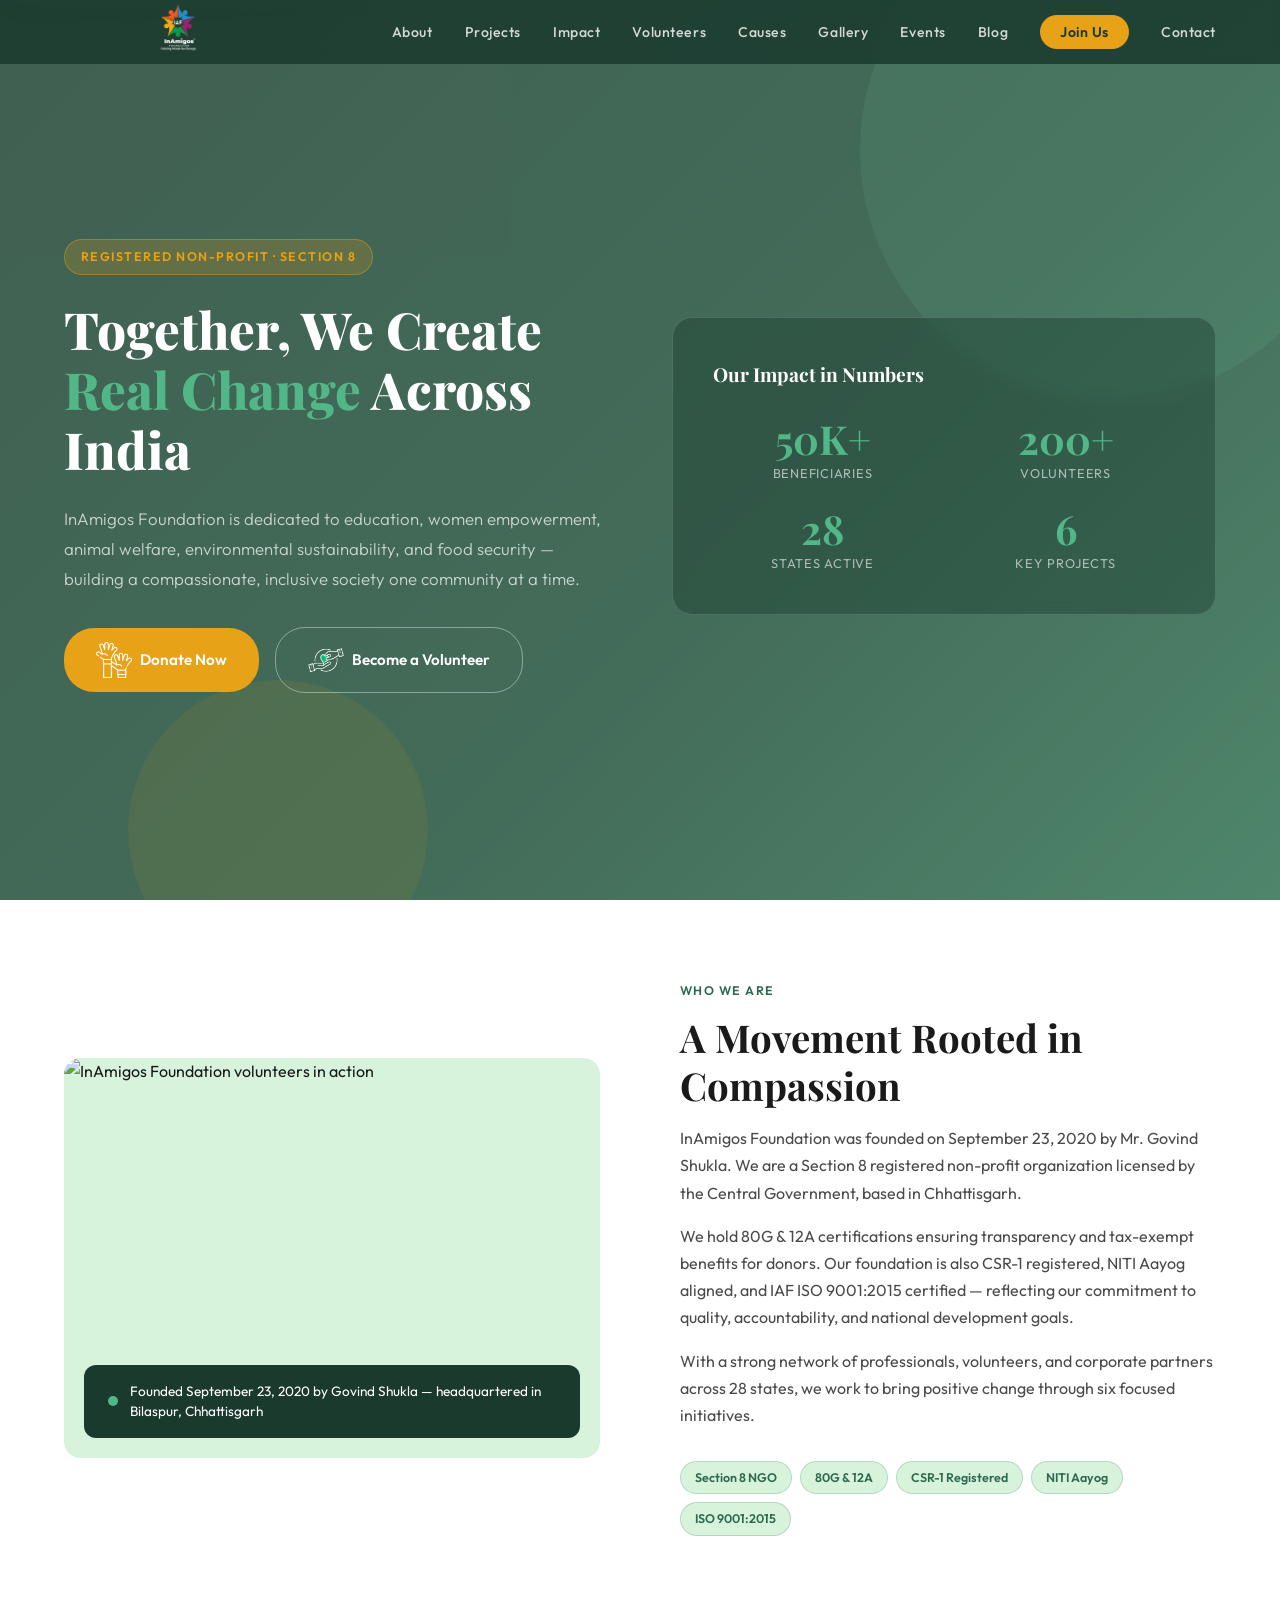
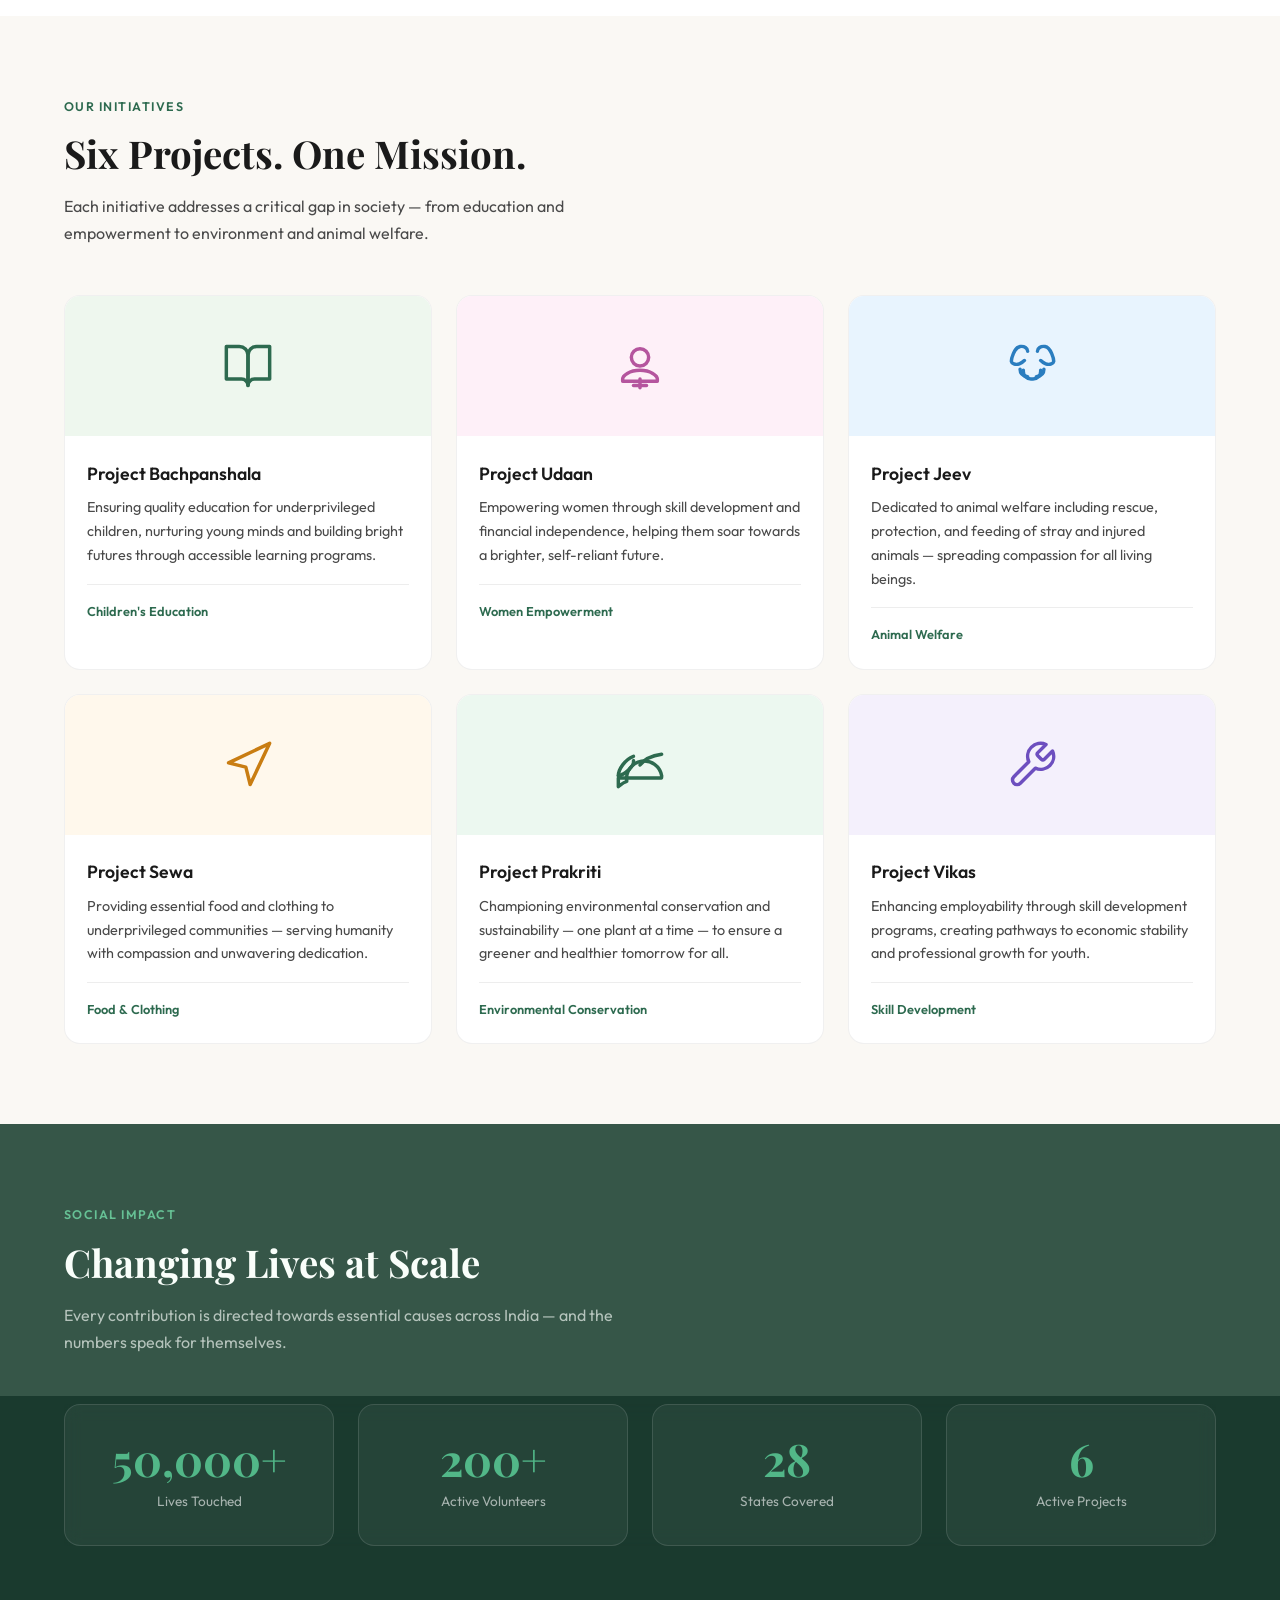
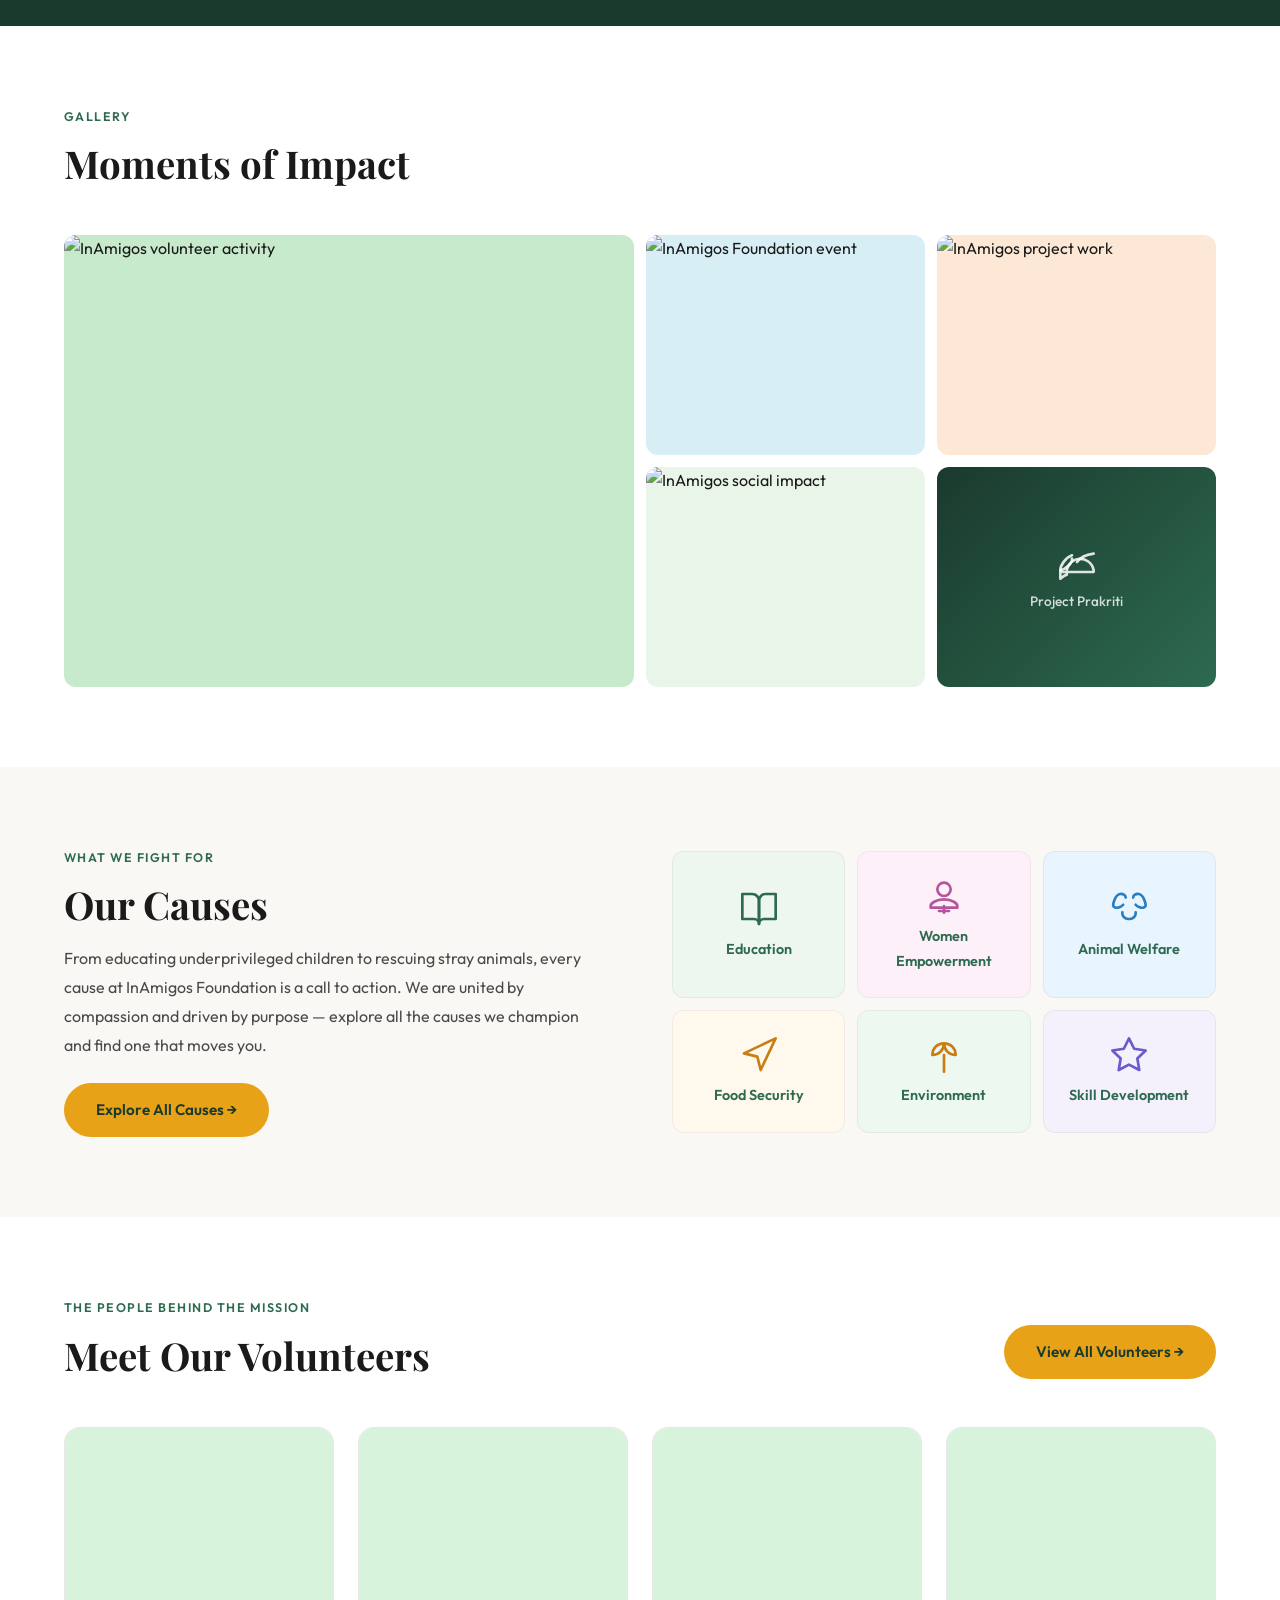
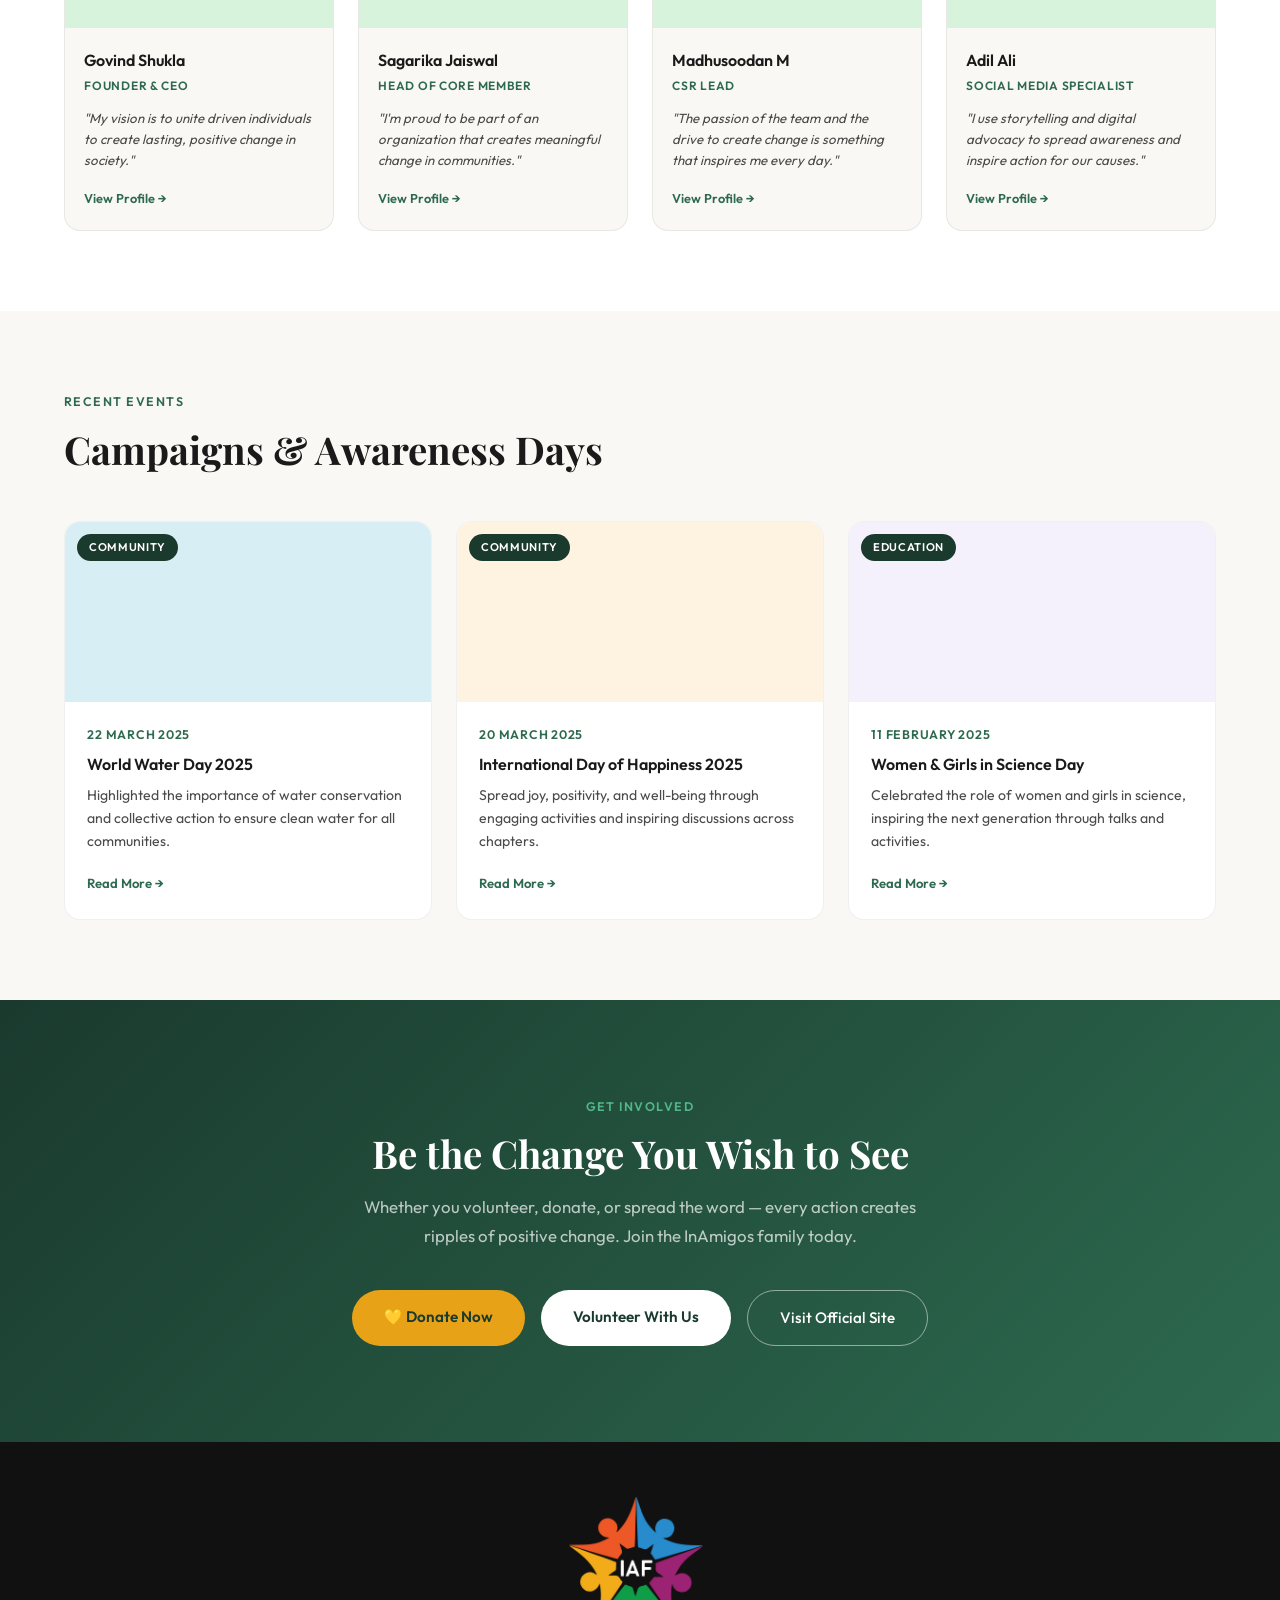
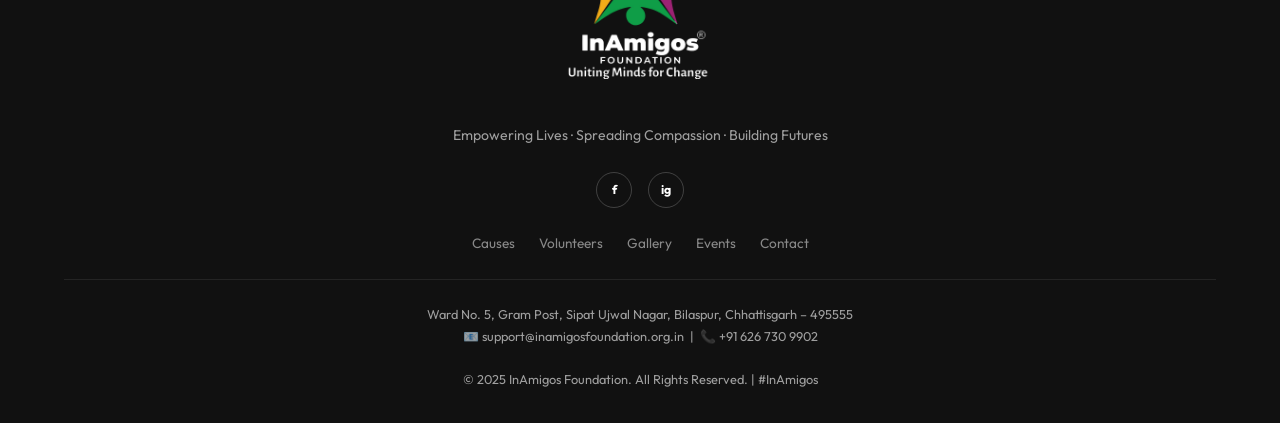
==== index.html @ c1920cf6 "Upload project files" ====
<!DOCTYPE html>
<html lang="en">
<head>
<meta charset="UTF-8">
<meta name="viewport" content="width=device-width, initial-scale=1.0">
<title>InAmigos Foundation – Creating Change Together</title>
<link rel="preconnect" href="https://fonts.gstatic.com" crossorigin>
<link rel="preconnect" href="https://fonts.googleapis.com">
<link href="https://fonts.googleapis.com/css2?family=Outfit:wght@100..900&family=Raleway:ital,wght@0,100..900;1,100..900&display=swap" rel="stylesheet">
<link href="https://fonts.googleapis.com/css2?family=Outfit:wght@100..900&family=Playfair+Display:ital,wght@0,400..900;1,400..900&family=Raleway:ital,wght@0,100..900;1,100..900&display=swap" rel="stylesheet">
<link rel="stylesheet" href="styles.css">
</head>
<body>

<!-- NAV -->
<nav>
  <a href="https://inamigosfoundation.org.in/" class="nav-logo"><img src="logo_wt.png" alt="InAmigos Foundation"></a>
  <ul>
    <li><a href="#about">About</a></li>
    <li><a href="#projects">Projects</a></li>
    <li><a href="#impact">Impact</a></li>
    <li><a href="https://inamigosfoundation.org.in/volunteers" target="_parent">Volunteers</a></li>
    <li><a href="https://inamigosfoundation.org.in/causes" target="_parent">Causes</a></li>
    <li><a href="#gallery" target="_parent">Gallery</a></li>
    <li><a href="#events">Events</a></li>
    <li><a href="https://inamigosfoundation.org.in/blog" target="_parent">Blog</a></li>
    <li><a href="#join" class="nav-cta">Join Us</a></li>
    <li><a href="mailto:support@inamigosfoundation.org.in">Contact</a></li>
  </ul>
</nav>

<!-- HERO -->
<section class="hero">
  <img src="https://inamigosfoundation.org.in/public/storage/settings/1738236437.jpg" alt="InAmigos Foundation volunteers in action" class="hero-img" onerror="this.style.background='#d8f3dc';this.style.minHeight='400px';this.removeAttribute('src');"/>
  <div class="hero-inner">
    <div>
      <div class="hero-badge">Registered Non-Profit · Section 8</div>
      <h1>Together, We Create <em>Real Change</em> Across India</h1>
      <p>InAmigos Foundation is dedicated to education, women empowerment, animal welfare, environmental sustainability, and food security — building a compassionate, inclusive society one community at a time.</p>
      <div class="hero-btns">
        <a href="https://rzp.io/l/kWQ87HP" class="btn-primary" target="_blank"><img src="volunteer.png" alt="Become A Volunteer">Donate Now</a>
        <a href="https://forms.gle/AB4c1hLaDDmtrKGU7" class="btn-outline" target="_blank"><img src="donate.png" alt="Donate Us">Become a Volunteer</a>
      </div>
    </div>
    <div class="hero-stats">
      <h3>Our Impact in Numbers</h3>
      <div class="stats-grid">
        <div class="stat-item">
          <div class="stat-num">50K+</div>
          <div class="stat-label">Beneficiaries</div>
        </div>
        <div class="stat-item">
          <div class="stat-num">200+</div>
          <div class="stat-label">Volunteers</div>
        </div>
        <div class="stat-item">
          <div class="stat-num">28</div>
          <div class="stat-label">States Active</div>
        </div>
        <div class="stat-item">
          <div class="stat-num">6</div>
          <div class="stat-label">Key Projects</div>
        </div>
      </div>
    </div>
  </div>
</section>

<!-- ABOUT -->
<section class="about" id="about">
  <div class="section-inner">
    <div class="about-inner">
      <div class="about-img">
        <img 
          src="https://inamigosfoundation.org.in/public/storage/gallery/1743051449.jpg" 
          alt="InAmigos Foundation volunteers in action"
          class="about-img-main"
          onerror="this.style.background='#d8f3dc';this.style.minHeight='400px';this.removeAttribute('src');"
        />
        <div class="about-img-overlay">
          <div class="dot"></div>
          <p>Founded September 23, 2020 by Govind Shukla — headquartered in Bilaspur, Chhattisgarh</p>
        </div>
      </div>
      <div class="about-text">
        <span class="section-tag">Who We Are</span>
        <h2 class="section-title">A Movement Rooted in Compassion</h2>
        <p>InAmigos Foundation was founded on September 23, 2020 by Mr. Govind Shukla. We are a Section 8 registered non-profit organization licensed by the Central Government, based in Chhattisgarh.</p>
        <p>We hold 80G &amp; 12A certifications ensuring transparency and tax-exempt benefits for donors. Our foundation is also CSR-1 registered, NITI Aayog aligned, and IAF ISO 9001:2015 certified — reflecting our commitment to quality, accountability, and national development goals.</p>
        <p>With a strong network of professionals, volunteers, and corporate partners across 28 states, we work to bring positive change through six focused initiatives.</p>
        <div class="certifications">
          <span class="cert-badge">Section 8 NGO</span>
          <span class="cert-badge">80G &amp; 12A</span>
          <span class="cert-badge">CSR-1 Registered</span>
          <span class="cert-badge">NITI Aayog</span>
          <span class="cert-badge">ISO 9001:2015</span>
        </div>
      </div>
    </div>
  </div>
</section>

<!-- PROJECTS -->
<section class="projects" id="projects">
  <div class="section-inner">
    <div class="title-block">
      <span class="section-tag">Our Initiatives</span>
      <h2 class="section-title">Six Projects. One Mission.</h2>
      <p class="section-sub">Each initiative addresses a critical gap in society — from education and empowerment to environment and animal welfare.</p>
    </div>
    <div class="projects-grid">

      <div class="project-card">
        <div class="project-card-top p-edu">
          <svg xmlns="http://www.w3.org/2000/svg" width="52" height="52" viewBox="0 0 24 24" fill="none" stroke="#2d6a4f" stroke-width="1.6" stroke-linecap="round" stroke-linejoin="round"><path d="M2 3h6a4 4 0 0 1 4 4v14a3 3 0 0 0-3-3H2z"/><path d="M22 3h-6a4 4 0 0 0-4 4v14a3 3 0 0 1 3-3h7z"/></svg>
        </div>
        <div class="project-card-body">
          <h3>Project Bachpanshala</h3>
          <p>Ensuring quality education for underprivileged children, nurturing young minds and building bright futures through accessible learning programs.</p>
          <div class="project-impact">Children's Education</div>
        </div>
      </div>

      <div class="project-card">
        <div class="project-card-top p-women">
          <svg xmlns="http://www.w3.org/2000/svg" width="52" height="52" viewBox="0 0 24 24" fill="none" stroke="#b5559e" stroke-width="1.6" stroke-linecap="round" stroke-linejoin="round"><circle cx="12" cy="8" r="4"/><path d="M12 14c-5 0-8 2.5-8 4v1h16v-1c0-1.5-3-4-8-4z"/><path d="M12 18v4"/><path d="M9 21h6"/></svg>
        </div>
        <div class="project-card-body">
          <h3>Project Udaan</h3>
          <p>Empowering women through skill development and financial independence, helping them soar towards a brighter, self-reliant future.</p>
          <div class="project-impact">Women Empowerment</div>
        </div>
      </div>

      <div class="project-card">
        <div class="project-card-top p-animal">
          <svg xmlns="http://www.w3.org/2000/svg" width="52" height="52" viewBox="0 0 24 24" fill="none" stroke="#2a7dbf" stroke-width="1.6" stroke-linecap="round" stroke-linejoin="round"><path d="M10 5.172C10 3.782 8.423 2.679 6.5 3c-2.823.47-4.113 6.006-4 7 .08.703 1.725 1.722 3.656 1 1.261-.472 1.96-1.1 2.344-1.55M14.5 5.172c0-1.39 1.577-2.493 3.5-2.172 2.823.47 4.113 6.006 4 7-.08.703-1.725 1.722-3.656 1-1.261-.472-1.96-1.1-2.344-1.55"/><path d="M8 14v.5A3.5 3.5 0 0 0 11.5 18h1a3.5 3.5 0 0 0 3.5-3.5V14"/><path d="M6.5 13.5c0 1.5.5 3 3.5 3.5"/><path d="M17.5 13.5c0 1.5-.5 3-3.5 3.5"/></svg>
        </div>
        <div class="project-card-body">
          <h3>Project Jeev</h3>
          <p>Dedicated to animal welfare including rescue, protection, and feeding of stray and injured animals — spreading compassion for all living beings.</p>
          <div class="project-impact">Animal Welfare</div>
        </div>
      </div>

      <div class="project-card">
        <div class="project-card-top p-food">
          <svg xmlns="http://www.w3.org/2000/svg" width="52" height="52" viewBox="0 0 24 24" fill="none" stroke="#c97d12" stroke-width="1.6" stroke-linecap="round" stroke-linejoin="round"><path d="M3 11l19-9-9 19-2-8-8-2z"/></svg>
        </div>
        <div class="project-card-body">
          <h3>Project Sewa</h3>
          <p>Providing essential food and clothing to underprivileged communities — serving humanity with compassion and unwavering dedication.</p>
          <div class="project-impact">Food &amp; Clothing</div>
        </div>
      </div>

      <div class="project-card">
        <div class="project-card-top p-env">
          <svg xmlns="http://www.w3.org/2000/svg" width="52" height="52" viewBox="0 0 24 24" fill="none" stroke="#2d6a4f" stroke-width="1.6" stroke-linecap="round" stroke-linejoin="round"><path d="M2 22c1.25-.987 2.27-1.975 3.9-2.44A5 5 0 0 1 22 17c0 .34-.03.67-.09 1H2V22z"/><path d="M2 17c0-3 3-7.5 7-9"/><path d="M22 7c-3.5.5-7.5 1.5-10 5"/><path d="M2 17c3-.5 7.5-4.5 7-7"/></svg>
        </div>
        <div class="project-card-body">
          <h3>Project Prakriti</h3>
          <p>Championing environmental conservation and sustainability — one plant at a time — to ensure a greener and healthier tomorrow for all.</p>
          <div class="project-impact">Environmental Conservation</div>
        </div>
      </div>

      <div class="project-card">
        <div class="project-card-top p-skill">
          <svg xmlns="http://www.w3.org/2000/svg" width="52" height="52" viewBox="0 0 24 24" fill="none" stroke="#6d4fbf" stroke-width="1.6" stroke-linecap="round" stroke-linejoin="round"><path d="M14.7 6.3a1 1 0 0 0 0 1.4l1.6 1.6a1 1 0 0 0 1.4 0l3.77-3.77a6 6 0 0 1-7.94 7.94l-6.91 6.91a2.12 2.12 0 0 1-3-3l6.91-6.91a6 6 0 0 1 7.94-7.94l-3.76 3.76z"/></svg>
        </div>
        <div class="project-card-body">
          <h3>Project Vikas</h3>
          <p>Enhancing employability through skill development programs, creating pathways to economic stability and professional growth for youth.</p>
          <div class="project-impact">Skill Development</div>
        </div>
      </div>

    </div>
  </div>
</section>

<!-- IMPACT -->
<section class="impact" id="impact">
  <img src="https://inamigosfoundation.org.in/public/storage/slideshow/1738235951.jpg" alt="InAmigos Foundation volunteers in action" class="impact-img" onerror="this.style.background='#d8f3dc';this.style.minHeight='400px';this.removeAttribute('src');"/>
  <div class="section-inner">
    <div class="title-block">
      <span class="section-tag">Social Impact</span>
      <h2 class="section-title">Changing Lives at Scale</h2>
      <p class="section-sub">Every contribution is directed towards essential causes across India — and the numbers speak for themselves.</p>
    </div>
    <div class="impact-grid">
      <div class="impact-card">
        <div class="impact-num">50,000+</div>
        <div class="impact-label">Lives Touched</div>
      </div>
      <div class="impact-card">
        <div class="impact-num">200+</div>
        <div class="impact-label">Active Volunteers</div>
      </div>
      <div class="impact-card">
        <div class="impact-num">28</div>
        <div class="impact-label">States Covered</div>
      </div>
      <div class="impact-card">
        <div class="impact-num">6</div>
        <div class="impact-label">Active Projects</div>
      </div>
    </div>
  </div>
</section>

<!-- GALLERY -->
<section class="gallery" id="gallery">
  <div class="section-inner">
    <div class="title-block">
      <span class="section-tag">Gallery</span>
      <h2 class="section-title">Moments of Impact</h2>
    </div>
    <div class="gallery-grid">
      <div class="gallery-item">
        <img src="https://inamigosfoundation.org.in/public/storage/gallery/1743051485.jpg" alt="InAmigos volunteer activity" onerror="this.parentElement.style.background='#c7e9cc'"/>
        <div class="gallery-overlay"><span>Community Outreach</span></div>
      </div>
      <div class="gallery-item">
        <img src="https://inamigosfoundation.org.in/public/storage/gallery/1743051466.jpg" alt="InAmigos Foundation event" onerror="this.parentElement.style.background='#d8eef5'"/>
        <div class="gallery-overlay"><span>Education Drive</span></div>
      </div>
      <div class="gallery-item">
        <img src="https://inamigosfoundation.org.in/public/storage/gallery/1743051449.jpg" alt="InAmigos project work" onerror="this.parentElement.style.background='#fce8d5'"/>
        <div class="gallery-overlay"><span>Volunteer Work</span></div>
      </div>
      <div class="gallery-item">
        <img src="https://inamigosfoundation.org.in/public/storage/gallery/1743051438.jpg" alt="InAmigos social impact" onerror="this.parentElement.style.background='#e8f5e8'"/>
        <div class="gallery-overlay"><span>Social Initiatives</span></div>
      </div>
      <div class="gallery-item" style="background: linear-gradient(135deg, #1a3a2e, #2d6a4f); display:flex; align-items:center; justify-content:center; flex-direction:column; gap:8px;">
        <svg xmlns="http://www.w3.org/2000/svg" width="40" height="40" viewBox="0 0 24 24" fill="none" stroke="rgba(255,255,255,0.85)" stroke-width="1.6" stroke-linecap="round" stroke-linejoin="round"><path d="M2 22c1.25-.987 2.27-1.975 3.9-2.44A5 5 0 0 1 22 17c0 .34-.03.67-.09 1H2V22z"/><path d="M2 17c0-3 3-7.5 7-9"/><path d="M22 7c-3.5.5-7.5 1.5-10 5"/><path d="M2 17c3-.5 7.5-4.5 7-7"/></svg>
        <span style="color:rgba(255,255,255,0.8); font-size:0.85rem; font-weight:500;">Project Prakriti</span>
      </div>
    </div>
  </div>
</section>

<!-- CAUSES -->
<section class="causes-section" id="causes">
  <div class="section-inner causes-inner">
    <div class="causes-text">
      <span class="section-tag">What We Fight For</span>
      <h2 class="section-title">Our Causes</h2>
      <p>From educating underprivileged children to rescuing stray animals, every cause at InAmigos Foundation is a call to action. We are united by compassion and driven by purpose — explore all the causes we champion and find one that moves you.</p>
      <a href="https://inamigosfoundation.org.in/causes" class="btn-primary" target="_blank" style="margin-top:1.5rem; display:inline-block;">Explore All Causes →</a>
    </div>
    <div class="causes-imgs">
      <div class="causes-img-grid">
        <div class="causes-img-item" style="background:#eef7ee; display:flex; align-items:center; justify-content:center; flex-direction:column; gap:8px; border-radius:12px; padding:1.5rem; text-align:center;">
          <svg xmlns="http://www.w3.org/2000/svg" width="40" height="40" viewBox="0 0 24 24" fill="none" stroke="#2d6a4f" stroke-width="1.6" stroke-linecap="round" stroke-linejoin="round"><path d="M2 3h6a4 4 0 0 1 4 4v14a3 3 0 0 0-3-3H2z"/><path d="M22 3h-6a4 4 0 0 0-4 4v14a3 3 0 0 1 3-3h7z"/></svg>
          <span style="font-weight:600; font-size:0.9rem; color:#2d6a4f;">Education</span>
        </div>
        <div class="causes-img-item" style="background:#fef0f8; display:flex; align-items:center; justify-content:center; flex-direction:column; gap:8px; border-radius:12px; padding:1.5rem; text-align:center;">
          <svg xmlns="http://www.w3.org/2000/svg" width="40" height="40" viewBox="0 0 24 24" fill="none" stroke="#b5559e" stroke-width="1.6" stroke-linecap="round" stroke-linejoin="round"><circle cx="12" cy="8" r="4"/><path d="M12 14c-5 0-8 2.5-8 4v1h16v-1c0-1.5-3-4-8-4z"/><path d="M12 18v4"/><path d="M9 21h6"/></svg>
          <span style="font-weight:600; font-size:0.9rem; color:#2d6a4f;">Women Empowerment</span>
        </div>
        <div class="causes-img-item" style="background:#e8f4fe; display:flex; align-items:center; justify-content:center; flex-direction:column; gap:8px; border-radius:12px; padding:1.5rem; text-align:center;">
          <svg xmlns="http://www.w3.org/2000/svg" width="40" height="40" viewBox="0 0 24 24" fill="none" stroke="#2a7dbf" stroke-width="1.6" stroke-linecap="round" stroke-linejoin="round"><path d="M10 5.172C10 3.782 8.423 2.679 6.5 3c-2.823.47-4.113 6.006-4 7 .08.703 1.725 1.722 3.656 1 1.261-.472 1.96-1.1 2.344-1.55M14.5 5.172c0-1.39 1.577-2.493 3.5-2.172 2.823.47 4.113 6.006 4 7-.08.703-1.725 1.722-3.656 1-1.261-.472-1.96-1.1-2.344-1.55"/><path d="M8 14v.5A3.5 3.5 0 0 0 11.5 18h1a3.5 3.5 0 0 0 3.5-3.5V14"/></svg>
          <span style="font-weight:600; font-size:0.9rem; color:#2d6a4f;">Animal Welfare</span>
        </div>
        <div class="causes-img-item" style="background:#fff8ec; display:flex; align-items:center; justify-content:center; flex-direction:column; gap:8px; border-radius:12px; padding:1.5rem; text-align:center;">
          <svg xmlns="http://www.w3.org/2000/svg" width="40" height="40" viewBox="0 0 24 24" fill="none" stroke="#c97d12" stroke-width="1.6" stroke-linecap="round" stroke-linejoin="round"><path d="M3 11l19-9-9 19-2-8-8-2z"/></svg>
          <span style="font-weight:600; font-size:0.9rem; color:#2d6a4f;">Food Security</span>
        </div>
        <div class="causes-img-item" style="background:#ecf8f0; display:flex; align-items:center; justify-content:center; flex-direction:column; gap:8px; border-radius:12px; padding:1.5rem; text-align:center;">
          <svg xmlns="http://www.w3.org/2000/svg" width="40" height="40" viewBox="0 0 24 24" fill="none" stroke="#c97d12" stroke-width="1.6" stroke-linecap="round" stroke-linejoin="round"><path d="M12 22V12"/><path d="M5 12c0-4 3-7 7-7 0 4-3 7-7 7z"/><path d="M19 12c0-4-3-7-7-7 0 4 3 7 7 7z"/></svg>
          <span style="font-weight:600; font-size:0.9rem; color:#2d6a4f;">Environment</span>
        </div>
        <div class="causes-img-item" style="background:#f4f0fc; display:flex; align-items:center; justify-content:center; flex-direction:column; gap:8px; border-radius:12px; padding:1.5rem; text-align:center;">
          <svg xmlns="http://www.w3.org/2000/svg" width="40" height="40" viewBox="0 0 24 24" fill="none" stroke="#6a5acd" stroke-width="1.6" stroke-linecap="round" stroke-linejoin="round"><path d="M12 2l3.09 6.26L22 9.27l-5 4.87 1.18 6.88L12 17.77l-6.18 3.25L7 14.14 2 9.27l6.91-1.01L12 2z"/></svg>
          <span style="font-weight:600; font-size:0.9rem; color:#2d6a4f;">Skill Development</span>
        </div>
      </div>
    </div>
  </div>
</section>

<!-- VOLUNTEERS -->
<section class="volunteers-section" id="volunteers">
  <div class="section-inner">
    <div class="title-block" style="display:flex; justify-content:space-between; align-items:flex-end; flex-wrap:wrap; gap:1rem;">
      <div>
        <span class="section-tag">The People Behind the Mission</span>
        <h2 class="section-title" style="margin-bottom:0;">Meet Our Volunteers</h2>
      </div>
      <a href="https://inamigosfoundation.org.in/volunteers" class="btn-primary" target="_blank" style="white-space:nowrap; flex-shrink:0;">View All Volunteers →</a>
    </div>
    <div class="volunteers-grid">

      <div class="vol-card">
        <div class="vol-img-wrap">
          <img src="https://inamigosfoundation.org.in/public/storage/volunteers/1738077310.png" alt="Govind Shukla" onerror="this.parentElement.style.background='#d8f3dc'; this.style.display='none';"/>
        </div>
        <div class="vol-body">
          <h3>Govind Shukla</h3>
          <span class="vol-role">Founder &amp; CEO</span>
          <p>"My vision is to unite driven individuals to create lasting, positive change in society."</p>
          <a href="https://inamigosfoundation.org.in/volunteer/Govind-Shukla" class="vol-link" target="_blank">View Profile →</a>
        </div>
      </div>

      <div class="vol-card">
        <div class="vol-img-wrap">
          <img src="https://inamigosfoundation.org.in/public/storage/volunteers/1738077444.jpg" alt="Sagarika Jaiswal" onerror="this.parentElement.style.background='#d8f3dc'; this.style.display='none';"/>
        </div>
        <div class="vol-body">
          <h3>Sagarika Jaiswal</h3>
          <span class="vol-role">Head of Core Member</span>
          <p>"I'm proud to be part of an organization that creates meaningful change in communities."</p>
          <a href="https://inamigosfoundation.org.in/volunteer/Sagarika-jaiswal" class="vol-link" target="_blank">View Profile →</a>
        </div>
      </div>

      <div class="vol-card">
        <div class="vol-img-wrap">
          <img src="https://inamigosfoundation.org.in/public/storage/volunteers/1738078519.jpg" alt="Madhusoodan M" onerror="this.parentElement.style.background='#d8f3dc'; this.style.display='none';"/>
        </div>
        <div class="vol-body">
          <h3>Madhusoodan M</h3>
          <span class="vol-role">CSR Lead</span>
          <p>"The passion of the team and the drive to create change is something that inspires me every day."</p>
          <a href="https://inamigosfoundation.org.in/volunteer/Madhusoodan-M" class="vol-link" target="_blank">View Profile →</a>
        </div>
      </div>

      <div class="vol-card">
        <div class="vol-img-wrap">
          <img src="https://inamigosfoundation.org.in/public/storage/volunteers/1738080378.jpg" alt="Adil Ali" onerror="this.parentElement.style.background='#d8f3dc'; this.style.display='none';"/>
        </div>
        <div class="vol-body">
          <h3>Adil Ali</h3>
          <span class="vol-role">Social Media Specialist</span>
          <p>"I use storytelling and digital advocacy to spread awareness and inspire action for our causes."</p>
          <a href="https://inamigosfoundation.org.in/volunteer/Adil-Ali" class="vol-link" target="_blank">View Profile →</a>
        </div>
      </div>

    </div>
  </div>
</section>

<!-- EVENTS -->
<section class="events" id="events">
  <div class="section-inner">
    <div class="title-block">
      <span class="section-tag">Recent Events</span>
      <h2 class="section-title">Campaigns &amp; Awareness Days</h2>
    </div>
    <div class="events-grid">
      <div class="event-card">
        <div class="event-card-img">
          <img src="https://inamigosfoundation.org.in/public/storage/events/1738238109.jpg" alt="World Water Day 2025" onerror="this.parentElement.style.background='#d8eef5'; this.style.display='none';"/>
          <span class="event-img-tag">Community</span>
        </div>
        <div class="event-card-body">
          <div class="event-date">22 March 2025</div>
          <h3>World Water Day 2025</h3>
          <p>Highlighted the importance of water conservation and collective action to ensure clean water for all communities.</p>
          <a href="https://inamigosfoundation.org.in/event/world-water-day-2025" class="event-read-more" target="_blank">Read More →</a>
        </div>
      </div>
      <div class="event-card">
        <div class="event-card-img">
          <img src="https://inamigosfoundation.org.in/public/storage/events/1738135259.jpeg" alt="International Day of Happiness 2025" onerror="this.parentElement.style.background='#fdf3e0'; this.style.display='none';"/>
          <span class="event-img-tag">Community</span>
        </div>
        <div class="event-card-body">
          <div class="event-date">20 March 2025</div>
          <h3>International Day of Happiness 2025</h3>
          <p>Spread joy, positivity, and well-being through engaging activities and inspiring discussions across chapters.</p>
          <a href="https://inamigosfoundation.org.in/event/international-day-of-happiness-2025" class="event-read-more" target="_blank">Read More →</a>
        </div>
      </div>
      <div class="event-card">
        <div class="event-card-img">
          <img src="https://inamigosfoundation.org.in/public/storage/events/1738134836.jpeg" alt="Women and Girls in Science Day" onerror="this.parentElement.style.background='#f4f0fc'; this.style.display='none';"/>
          <span class="event-img-tag">Education</span>
        </div>
        <div class="event-card-body">
          <div class="event-date">11 February 2025</div>
          <h3>Women &amp; Girls in Science Day</h3>
          <p>Celebrated the role of women and girls in science, inspiring the next generation through talks and activities.</p>
          <a href="https://inamigosfoundation.org.in/event/international-day-women-girls-science-2025" class="event-read-more" target="_blank">Read More →</a>
        </div>
      </div>
    </div>
  </div>
</section>

<!-- CTA -->
<section class="cta-section" id="join">
  <div class="section-inner">
    <span class="section-tag">Get Involved</span>
    <h2 class="section-title" style="margin-bottom:1rem;">Be the Change You Wish to See</h2>
    <p>Whether you volunteer, donate, or spread the word — every action creates ripples of positive change. Join the InAmigos family today.</p>
    <div class="cta-buttons">
      <a href="https://rzp.io/l/kWQ87HP" class="btn-primary" target="_blank">💛 Donate Now</a>
      <a href="https://forms.gle/AB4c1hLaDDmtrKGU7" class="btn-white" target="_blank">Volunteer With Us</a>
      <a href="https://inamigosfoundation.org.in" class="btn-outline-white" target="_blank">Visit Official Site</a>
    </div>
  </div>
</section>

<!-- FOOTER -->
<footer>
  <div class="footer-inner">
    <a href="https://inamigosfoundation.org.in/" class="footer-logo"><img src="logo_wt.png" alt="InAmigos Foundation"></a>
    <div class="footer-tagline">Empowering Lives · Spreading Compassion · Building Futures</div>
    <div class="social-links">
      <a href="https://www.facebook.com/inamigos.inamigos" target="_blank">f</a>
      <a href="https://www.instagram.com/inamigos/" target="_blank">ig</a>
    </div>
    <div class="footer-links">
      <a href="https://inamigosfoundation.org.in/causes" target="_blank">Causes</a>
      <a href="https://inamigosfoundation.org.in/volunteers" target="_blank">Volunteers</a>
      <a href="https://inamigosfoundation.org.in/gallery" target="_blank">Gallery</a>
      <a href="https://inamigosfoundation.org.in/events" target="_blank">Events</a>
      <a href="https://inamigosfoundation.org.in/contact" target="_blank">Contact</a>
    </div>
    <div class="footer-copy">
      Ward No. 5, Gram Post, Sipat Ujwal Nagar, Bilaspur, Chhattisgarh – 495555<br>
      📧 support@inamigosfoundation.org.in &nbsp;|&nbsp; 📞 +91 626 730 9902<br><br>
      © 2025 InAmigos Foundation. All Rights Reserved. | #InAmigos
    </div>
  </div>
</footer>

</body>
</html>
---- styles.css ----
:root {
  --green-dark: #1a3a2e;
  --green-mid: #2d6a4f;
  --green-bright: #52b788;
  --green-light: #d8f3dc;
  --gold: #e8a217;
  --gold-light: #fdf3e0;
  --cream: #faf8f4;
  --white: #ffffff;
  --text-dark: #1a1a1a;
  --text-mid: #4a4a4a;
  --text-light: #7a7a7a;
}

* {
  margin: 0;
  padding: 0;
  box-sizing: border-box;
}

body {
  font-family: "Outfit", sans-serif;
  background: var(--cream);
  color: var(--text-dark);
  line-height: 1.7;
}

/* NAV */
nav {
  position: fixed;
  top: 0;
  z-index: 100;
  background: #1a3a2ed9;
  padding: 0 5%;
  display: flex;
  align-items: center;
  justify-content: space-between;
  height: 64px;
  width: 100%;
  backdrop-filter: blur(8px);
}
.nav-logo {
  font-family: "Playfair Display", serif;
  color: var(--white);
  font-size: 1.3rem;
  font-weight: 700;
  text-decoration: none;
}
.nav-logo img {
  color: var(--gold);
  height: 64px;
}
nav ul {
  list-style: none;
  display: flex;
  gap: 2rem;
}
nav ul li a {
  color: rgba(255, 255, 255, 0.8);
  text-decoration: none;
  font-size: 0.88rem;
  font-weight: 500;
  letter-spacing: 0.04em;
  transition: color 0.2s;
}
nav ul li a:hover {
  color: var(--gold);
}
.nav-cta {
  background: var(--gold);
  color: var(--green-dark) !important;
  padding: 8px 20px;
  border-radius: 24px;
  font-weight: 600 !important;
  transition: all 0.2s;
}
.nav-cta:hover {
  background: #f4b630;
  box-shadow: 0 4px 16px rgba(232, 162, 23, 0.35);
  color: var(--green-dark) !important;
}

/* HERO */
.hero {
  min-height: 100vh;
  background: linear-gradient(
    135deg,
    var(--green-dark) 0%,
    #1e4a38 60%,
    #2d6a4f 100%
  );
  display: flex;
  align-items: center;
  padding: 6rem 5% 4rem;
  position: relative;
  overflow: hidden;
}
.hero::before {
  content: "";
  position: absolute;
  top: -100px;
  right: -80px;
  width: 500px;
  height: 500px;
  border-radius: 50%;
  background: rgba(82, 183, 136, 0.12);
}
.hero::after {
  content: "";
  position: absolute;
  bottom: -80px;
  left: 10%;
  width: 300px;
  height: 300px;
  border-radius: 50%;
  background: rgba(232, 162, 23, 0.08);
}
.hero-img {
  position: absolute;
  top: 0;
  left: 0;
  width: 100%;
  height: 100%;
  object-fit: cover;
  opacity: 0.2;
  z-index: 0;
}
.hero-inner {
  max-width: 1200px;
  margin: 0 auto;
  width: 100%;
  display: grid;
  grid-template-columns: 1fr 1fr;
  gap: 4rem;
  align-items: center;
  z-index: 1;
}
.hero-badge {
  display: inline-block;
  background: rgba(232, 162, 23, 0.2);
  color: var(--gold);
  font-size: 0.78rem;
  font-weight: 600;
  letter-spacing: 0.12em;
  text-transform: uppercase;
  padding: 6px 16px;
  border-radius: 20px;
  border: 1px solid rgba(232, 162, 23, 0.4);
  margin-bottom: 1.5rem;
  backdrop-filter: blur(8px);
}
.hero h1 {
  font-family: "Playfair Display", serif;
  font-size: clamp(2.4rem, 4vw, 3.6rem);
  color: var(--white);
  font-weight: 800;
  line-height: 1.18;
  margin-bottom: 1.5rem;
}
.hero h1 em {
  color: var(--green-bright);
  font-style: normal;
}
.hero p {
  color: rgba(255, 255, 255, 0.72);
  font-size: 1.05rem;
  line-height: 1.8;
  margin-bottom: 2rem;
  font-weight: 300;
}
.hero-btns {
  display: flex;
  gap: 1rem;
  flex-wrap: wrap;
  align-items: center;
  justify-content:flex-start;
}
.hero-btns a {
  display: flex;
  align-items: center;
  gap: 8px;
  color: var(--white);
  font-weight: 600;
}
.hero-btns img {
  object-fit: cover;
  height: 36px;
}
.btn-primary {
  background: var(--gold);
  color: var(--green-dark);
  padding: 14px 32px;
  border-radius: 30px;
  font-weight: 600;
  text-decoration: none;
  font-size: 0.95rem;
  transition:
    transform 0.2s,
    box-shadow 0.2s;
  display: inline-block;
}
.btn-primary:hover {
  transform: translateY(-2px);
  box-shadow: 0 8px 24px rgba(232, 162, 23, 0.35);
}
.btn-outline {
  border: 1.5px solid rgba(255, 255, 255, 0.4);
  color: white;
  padding: 14px 32px;
  border-radius: 30px;
  font-weight: 500;
  text-decoration: none;
  font-size: 0.95rem;
  transition: all 0.2s;
  display: inline-block;
}
.btn-outline:hover {
  background: rgba(255, 255, 255, 0.1);
  border-color: white;
}

/* HERO STATS CARD */
.hero-stats {
  background: #1a3a2e6a;
  border: 1px solid rgba(255, 255, 255, 0.15);
  border-radius: 20px;
  padding: 2.5rem;
  backdrop-filter: blur(8px);
}
.hero-stats h3 {
  font-family: "Playfair Display", serif;
  color: var(--white);
  font-size: 1.2rem;
  margin-bottom: 1.8rem;
}
.stats-grid {
  display: grid;
  grid-template-columns: 1fr 1fr;
  gap: 1.5rem;
}
.stat-item {
  text-align: center;
}
.stat-num {
  font-family: "Playfair Display", serif;
  font-size: 2.5rem;
  font-weight: 700;
  color: var(--green-bright);
  line-height: 1;
}
.stat-label {
  font-size: 0.8rem;
  color: rgba(255, 255, 255, 0.6);
  margin-top: 4px;
  text-transform: uppercase;
  letter-spacing: 0.06em;
}

/* SECTION BASE */
section {
  padding: 5rem 5%;
}
.section-inner {
  max-width: 1200px;
  margin: 0 auto;
}
.section-tag {
  font-size: 0.78rem;
  font-weight: 600;
  letter-spacing: 0.12em;
  text-transform: uppercase;
  color: var(--green-mid);
  margin-bottom: 0.75rem;
  display: block;
}
.section-title {
  font-family: "Playfair Display", serif;
  font-size: clamp(1.8rem, 3vw, 2.6rem);
  font-weight: 700;
  color: var(--text-dark);
  line-height: 1.25;
  margin-bottom: 1rem;
}
.section-sub {
  color: var(--text-mid);
  font-size: 1rem;
  max-width: 600px;
}
.title-block {
  margin-bottom: 3rem;
}

/* ABOUT */
.about {
  background: var(--white);
}
.about-inner {
  display: grid;
  grid-template-columns: 1fr 1fr;
  gap: 5rem;
  align-items: center;
}
.about-img {
  border-radius: 16px;
  overflow: hidden;
  position: relative;
}
.about-img-main {
  width: 100%;
  height: 400px;
  object-fit: cover;
  display: block;
  background: var(--green-light);
  border-radius: 16px;
}
.about-img-overlay {
  position: absolute;
  bottom: 20px;
  left: 20px;
  right: 20px;
  background: var(--green-dark);
  border-radius: 12px;
  padding: 1rem 1.5rem;
  color: white;
  display: flex;
  align-items: center;
  gap: 12px;
}
.about-img-overlay .dot {
  width: 10px;
  height: 10px;
  border-radius: 50%;
  background: var(--green-bright);
  flex-shrink: 0;
}
.about-img-overlay p {
  font-size: 0.85rem;
  line-height: 1.5;
}
.certifications {
  display: flex;
  flex-wrap: wrap;
  gap: 8px;
  margin-top: 2rem;
}
.cert-badge {
  background: var(--green-light);
  color: var(--green-mid);
  font-size: 0.78rem;
  font-weight: 600;
  padding: 5px 14px;
  border-radius: 20px;
  border: 1px solid rgba(45, 106, 79, 0.2);
}
.about-text p {
  color: var(--text-mid);
  margin-bottom: 1rem;
}

/* PROJECTS */
.projects {
  background: var(--cream);
}
.projects-grid {
  display: grid;
  grid-template-columns: repeat(3, 1fr);
  gap: 1.5rem;
}
.project-card {
  background: var(--white);
  border-radius: 16px;
  overflow: hidden;
  transition:
    transform 0.25s,
    box-shadow 0.25s;
  border: 1px solid rgba(0, 0, 0, 0.06);
}
.project-card:hover {
  transform: translateY(-6px);
  box-shadow: 0 16px 40px rgba(0, 0, 0, 0.1);
}
.project-card-top {
  height: 140px;
  display: flex;
  align-items: center;
  justify-content: center;
  font-size: 3rem;
  position: relative;
}
.project-card-body {
  padding: 1.4rem;
}
.project-card-body h3 {
  font-size: 1.1rem;
  font-weight: 600;
  margin-bottom: 0.5rem;
}
.project-card-body p {
  color: var(--text-mid);
  font-size: 0.9rem;
  line-height: 1.65;
}
.project-impact {
  margin-top: 1rem;
  padding-top: 1rem;
  border-top: 1px solid rgba(0, 0, 0, 0.07);
  font-size: 0.8rem;
  font-weight: 600;
  color: var(--green-mid);
  display: flex;
  align-items: center;
  gap: 6px;
}

/* Project top colors */
.p-edu {
  background: #eef7ee;
}
.p-women {
  background: #fef0f8;
}
.p-animal {
  background: #e8f4fe;
}
.p-food {
  background: #fff8ec;
}
.p-env {
  background: #ecf8f0;
}
.p-skill {
  background: #f4f0fc;
}

/* IMPACT */
.impact {
  background: var(--green-dark);
  color: white;
  position: relative;
  overflow: hidden;
}
.impact .impact-img {
  width: 100%;
  object-fit: cover;
  display: block;
  opacity: 0.15;
  position: absolute;
  top: -128px;
  left: 0;
  z-index: 0;
}
.impact .section-title {
  color: var(--white);
  z-index: 1;
}
.impact .section-sub {
  color: rgba(255, 255, 255, 0.65);
  z-index: 1;
}
.impact .section-tag {
  color: var(--green-bright);
  z-index: 1;
}
.impact-grid {
  display: grid;
  grid-template-columns: repeat(4, 1fr);
  gap: 1.5rem;
  margin-top: 3rem;
  z-index: 1;
  backdrop-filter: blur(8px);
}
.impact-card {
  text-align: center;
  padding: 2rem 1rem;
  border: 1px solid rgba(255, 255, 255, 0.12);
  border-radius: 16px;
  background: rgba(255, 255, 255, 0.05);
  z-index: 1;
  
}
.impact-num {
  font-family: "Playfair Display", serif;
  font-size: 2.8rem;
  font-weight: 700;
  color: var(--green-bright);
  line-height: 1;
}
.impact-label {
  font-size: 0.85rem;
  color: rgba(255, 255, 255, 0.6);
  margin-top: 8px;
}

/* GALLERY */
.gallery {
  background: var(--white);
}
.gallery-grid {
  display: grid;
  grid-template-columns: repeat(4, 1fr);
  grid-template-rows: 220px 220px;
  gap: 12px;
}
.gallery-item {
  border-radius: 12px;
  overflow: hidden;
  background: var(--green-light);
  position: relative;
}
.gallery-item:first-child {
  grid-column: span 2;
  grid-row: span 2;
}
.gallery-item img {
  width: 100%;
  height: 100%;
  object-fit: cover;
  display: block;
  transition: transform 0.4s;
}
.gallery-item:hover img {
  transform: scale(1.05);
}
.gallery-overlay {
  position: absolute;
  inset: 0;
  background: linear-gradient(
    to top,
    rgba(26, 58, 46, 0.7) 0%,
    transparent 50%
  );
  opacity: 0;
  transition: opacity 0.3s;
  display: flex;
  align-items: flex-end;
  padding: 1rem;
}
.gallery-item:hover .gallery-overlay {
  opacity: 1;
}
.gallery-overlay span {
  color: white;
  font-size: 0.85rem;
  font-weight: 500;
}

/* CTA */
.cta-section {
  background: linear-gradient(135deg, #1a3a2e 0%, #2d6a4f 100%);
  text-align: center;
  padding: 6rem 5%;
}
.cta-section .section-tag {
  color: var(--green-bright);
}
.cta-section .section-title {
  color: var(--white);
}
.cta-section p {
  color: rgba(255, 255, 255, 0.7);
  max-width: 580px;
  margin: 0 auto 2.5rem;
  font-size: 1.05rem;
}
.cta-buttons {
  display: flex;
  justify-content: center;
  gap: 1rem;
  flex-wrap: wrap;
}
.btn-white {
  background: var(--white);
  color: var(--green-dark);
  padding: 14px 32px;
  border-radius: 30px;
  font-weight: 600;
  text-decoration: none;
  font-size: 0.95rem;
  transition: all 0.2s;
  display: inline-block;
}
.btn-white:hover {
  background: var(--gold);
}
.btn-outline-white {
  border: 1.5px solid rgba(255, 255, 255, 0.5);
  color: white;
  padding: 14px 32px;
  border-radius: 30px;
  font-weight: 500;
  text-decoration: none;
  font-size: 0.95rem;
  transition: all 0.2s;
  display: inline-block;
}
.btn-outline-white:hover {
  background: rgba(255, 255, 255, 0.12);
  border-color: white;
}

/* EVENTS */
.events {
  background: var(--cream);
}
.events-grid {
  display: grid;
  grid-template-columns: repeat(3, 1fr);
  gap: 1.5rem;
}
.event-card {
  background: var(--white);
  border-radius: 16px;
  padding: 1.5rem;
  border: 1px solid rgba(0, 0, 0, 0.06);
  transition: box-shadow 0.2s;
}
.event-card:hover {
  box-shadow: 0 8px 24px rgba(0, 0, 0, 0.08);
}
.event-date {
  font-size: 0.78rem;
  color: var(--green-mid);
  font-weight: 600;
  letter-spacing: 0.06em;
  text-transform: uppercase;
  margin-bottom: 0.6rem;
}
.event-card h3 {
  font-size: 1rem;
  font-weight: 600;
  margin-bottom: 0.5rem;
}
.event-card p {
  color: var(--text-mid);
  font-size: 0.88rem;
}
.event-tag {
  display: inline-block;
  background: var(--green-light);
  color: var(--green-mid);
  font-size: 0.72rem;
  font-weight: 600;
  padding: 3px 12px;
  border-radius: 12px;
  margin-top: 1rem;
}

/* FOOTER */
footer {
  background: #111;
  color: rgba(255, 255, 255, 0.6);
  padding: 1rem 5% 2rem;
  text-align: center;
}
.footer-inner {
  max-width: 1200px;
  margin: 0 auto;
}
.footer-logo {
  font-family: "Playfair Display", serif;
  font-size: 1.4rem;
  color: var(--white);
  font-weight: 700;
  margin-bottom: 0.5rem;
}
.footer-logo img {
  height: 256px;
}
.footer-logo span {
  color: var(--gold);
}
.footer-tagline {
  font-size: 0.88rem;
  margin-bottom: 1.5rem;
}
.footer-links {
  display: flex;
  justify-content: center;
  gap: 1.5rem;
  flex-wrap: wrap;
  margin-bottom: 1.5rem;
}
.footer-links a {
  color: rgba(255, 255, 255, 0.5);
  text-decoration: none;
  font-size: 0.85rem;
  transition: color 0.2s;
}
.footer-links a:hover {
  color: var(--gold);
}
.footer-copy {
  font-size: 0.8rem;
  border-top: 1px solid rgba(255, 255, 255, 0.08);
  padding-top: 1.5rem;
}
.social-links {
  display: flex;
  justify-content: center;
  gap: 1rem;
  margin-bottom: 1.5rem;
}
.social-links a {
  width: 36px;
  height: 36px;
  border-radius: 50%;
  border: 1px solid rgba(255, 255, 255, 0.2);
  color: white;
  display: flex;
  align-items: center;
  justify-content: center;
  text-decoration: none;
  font-size: 0.78rem;
  font-weight: 700;
  transition:
    background 0.2s,
    border-color 0.2s;
}
.social-links a:hover {
  border-color: var(--gold);
}

/* CAUSES SECTION */
.causes-section {
  background: var(--cream);
  padding: 5rem 5%;
}
.causes-inner {
  display: grid;
  grid-template-columns: 1fr 1fr;
  gap: 4rem;
  align-items: center;
}
.causes-text p {
  color: var(--text-mid);
  font-size: 1rem;
  line-height: 1.8;
}
.causes-img-grid {
  display: grid;
  grid-template-columns: repeat(3, 1fr);
  gap: 12px;
}
.causes-img-item {
  transition: transform 0.2s, box-shadow 0.2s;
  cursor: default;
  border: 1px solid rgba(0,0,0,0.05);
}
.causes-img-item:hover {
  transform: translateY(-4px);
  box-shadow: 0 8px 20px rgba(0,0,0,0.08);
}

/* VOLUNTEERS SECTION */
.volunteers-section {
  background: var(--white);
  padding: 5rem 5%;
}
.volunteers-grid {
  display: grid;
  grid-template-columns: repeat(4, 1fr);
  gap: 1.5rem;
}
.vol-card {
  border-radius: 16px;
  overflow: hidden;
  border: 1px solid rgba(0,0,0,0.07);
  background: var(--cream);
  transition: transform 0.25s, box-shadow 0.25s;
}
.vol-card:hover {
  transform: translateY(-6px);
  box-shadow: 0 16px 40px rgba(0,0,0,0.1);
}
.vol-img-wrap {
  height: 200px;
  overflow: hidden;
  background: var(--green-light);
  display: flex;
  align-items: center;
  justify-content: center;
}
.vol-img-wrap img {
  width: 100%;
  height: 100%;
  object-fit: cover;
  object-position: top;
  display: block;
  transition: transform 0.4s;
}
.vol-card:hover .vol-img-wrap img {
  transform: scale(1.05);
}
.vol-body {
  padding: 1.2rem;
}
.vol-body h3 {
  font-size: 1rem;
  font-weight: 600;
  margin-bottom: 2px;
}
.vol-role {
  font-size: 0.75rem;
  font-weight: 600;
  text-transform: uppercase;
  letter-spacing: 0.06em;
  color: var(--green-mid);
  display: block;
  margin-bottom: 0.7rem;
}
.vol-body p {
  font-size: 0.83rem;
  color: var(--text-mid);
  line-height: 1.6;
  font-style: italic;
  margin-bottom: 0.8rem;
}
.vol-link {
  font-size: 0.8rem;
  font-weight: 600;
  color: var(--green-mid);
  text-decoration: none;
  transition: color 0.2s;
}
.vol-link:hover {
  color: var(--gold);
}

/* UPDATED EVENT CARDS */
.event-card {
  background: var(--white);
  border-radius: 16px;
  overflow: hidden;
  border: 1px solid rgba(0, 0, 0, 0.06);
  transition: box-shadow 0.2s, transform 0.2s;
  padding: 0;
}
.event-card:hover {
  box-shadow: 0 8px 24px rgba(0, 0, 0, 0.1);
  transform: translateY(-4px);
}
.event-card-img {
  height: 180px;
  overflow: hidden;
  position: relative;
  background: var(--green-light);
}
.event-card-img img {
  width: 100%;
  height: 100%;
  object-fit: cover;
  display: block;
  transition: transform 0.4s;
}
.event-card:hover .event-card-img img {
  transform: scale(1.05);
}
.event-img-tag {
  position: absolute;
  top: 12px;
  left: 12px;
  background: var(--green-dark);
  color: white;
  font-size: 0.7rem;
  font-weight: 600;
  letter-spacing: 0.06em;
  text-transform: uppercase;
  padding: 4px 12px;
  border-radius: 20px;
}
.event-card-body {
  padding: 1.4rem;
}
.event-card-body .event-date {
  font-size: 0.78rem;
  color: var(--green-mid);
  font-weight: 600;
  letter-spacing: 0.06em;
  text-transform: uppercase;
  margin-bottom: 0.5rem;
}
.event-card-body h3 {
  font-size: 1rem;
  font-weight: 600;
  margin-bottom: 0.5rem;
  line-height: 1.4;
}
.event-card-body p {
  color: var(--text-mid);
  font-size: 0.88rem;
  line-height: 1.65;
  margin-bottom: 1rem;
}
.event-read-more {
  font-size: 0.82rem;
  font-weight: 600;
  color: var(--green-mid);
  text-decoration: none;
  transition: color 0.2s;
}
.event-read-more:hover {
  color: var(--gold);
}

@media (max-width: 1200px) {
  .hero-inner {
    grid-template-columns: 1fr;
  }
  .about-inner {
    grid-template-columns: 1fr;
  }
  .projects-grid {
    grid-template-columns: 1fr 1fr;
  }
  .impact-grid {
    grid-template-columns: 1fr 1fr;
  }
  .gallery-grid {
    grid-template-columns: 1fr 1fr;
    grid-template-rows: auto;
  }
  .gallery-item:first-child {
    grid-column: span 1;
    grid-row: span 1;
  }
  .events-grid {
    grid-template-columns: 1fr;
  }
  nav ul {
    display: none;
  }
  .causes-inner {
    grid-template-columns: 1fr;
  }
  .volunteers-grid {
    grid-template-columns: 1fr 1fr;
  }
}
@media (max-width: 600px) {
  .projects-grid {
    grid-template-columns: 1fr;
  }
  .impact-grid {
    grid-template-columns: 1fr 1fr;
  }
  .volunteers-grid {
    grid-template-columns: 1fr;
  }
  .causes-img-grid {
    grid-template-columns: repeat(2, 1fr);
  }
}
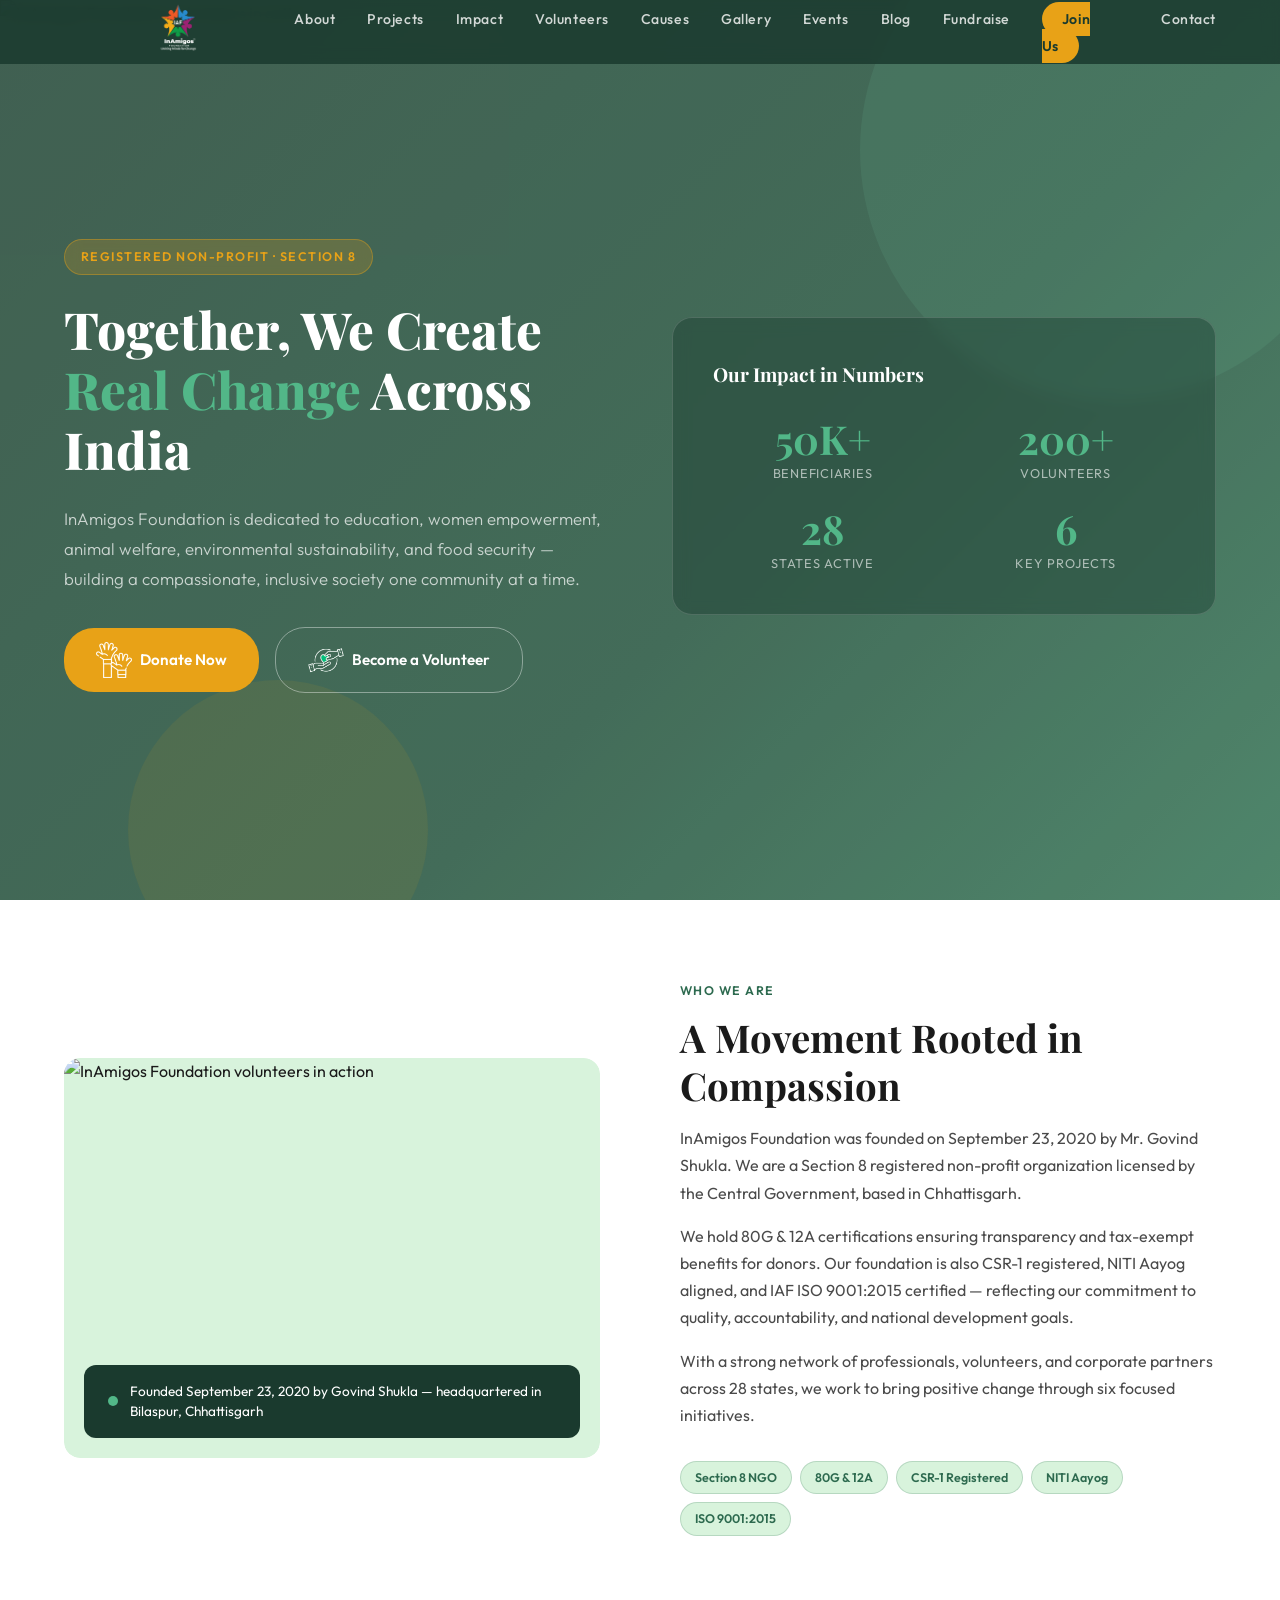
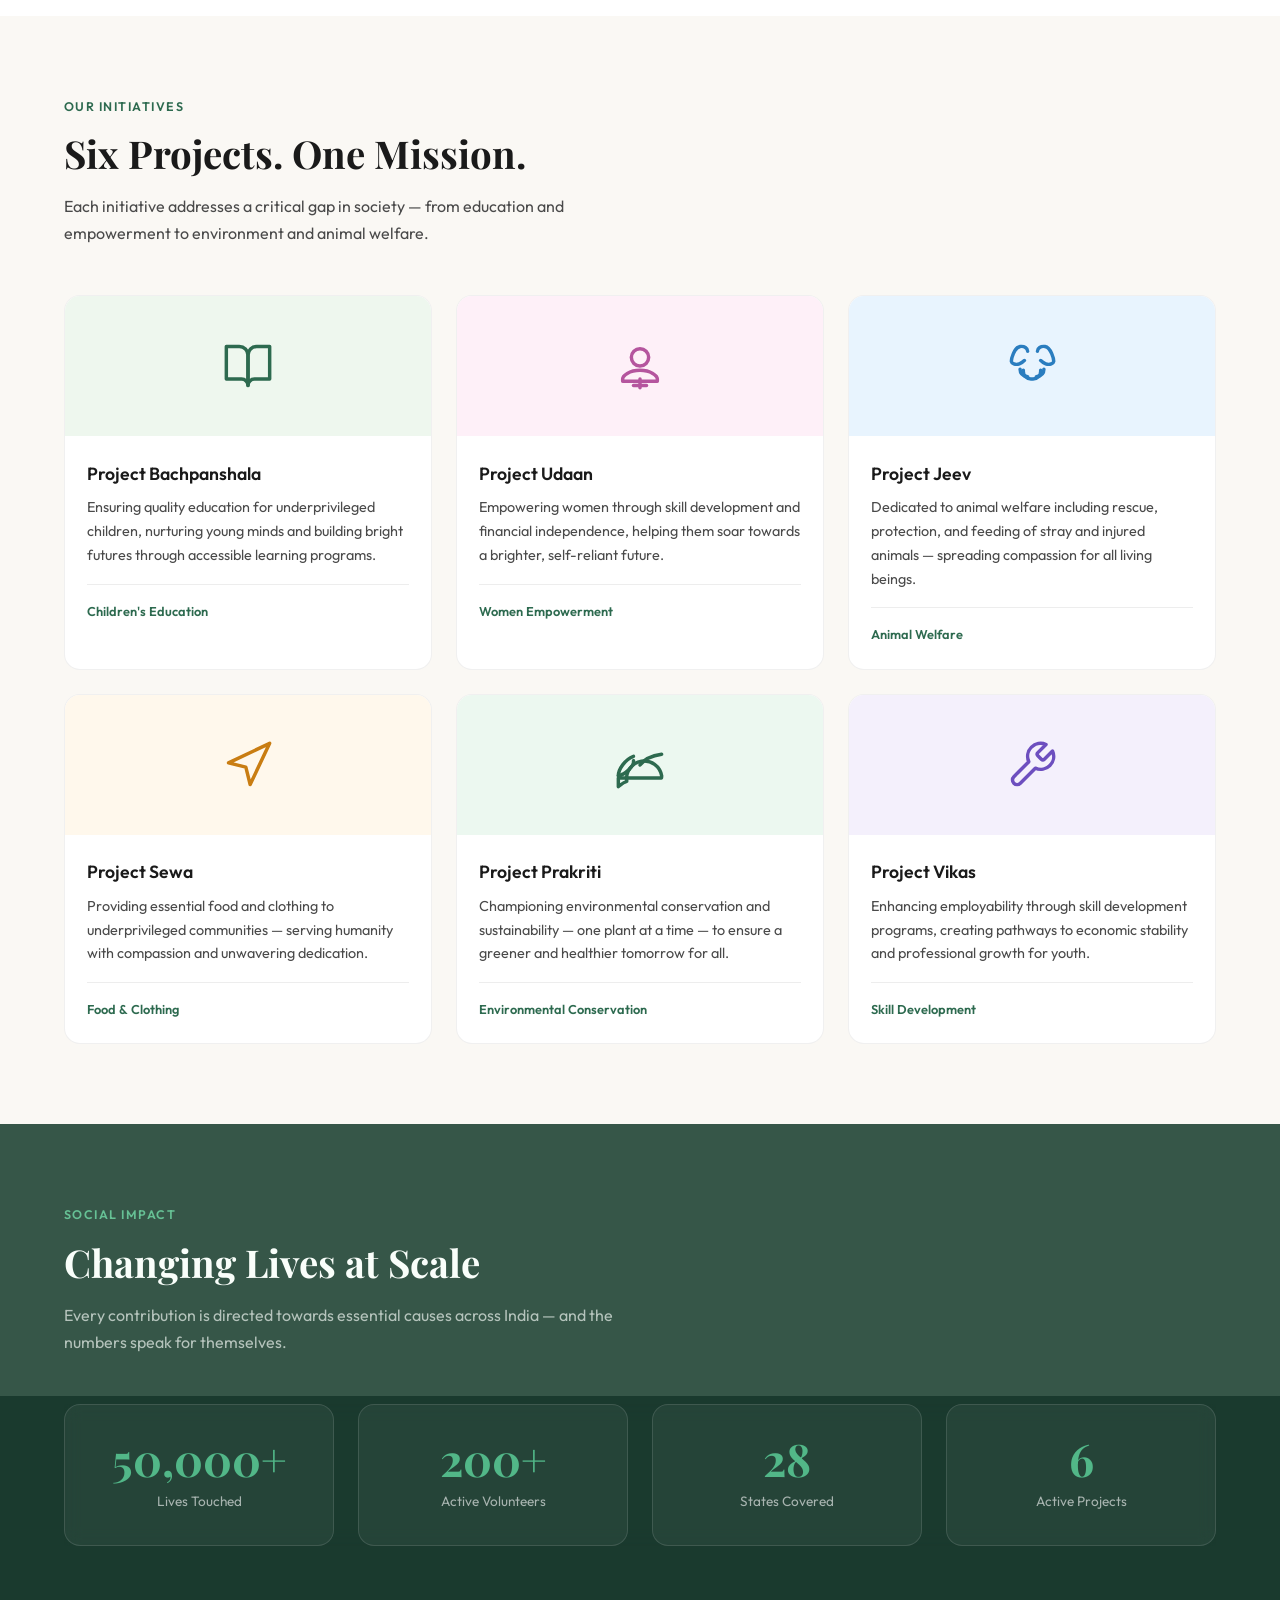
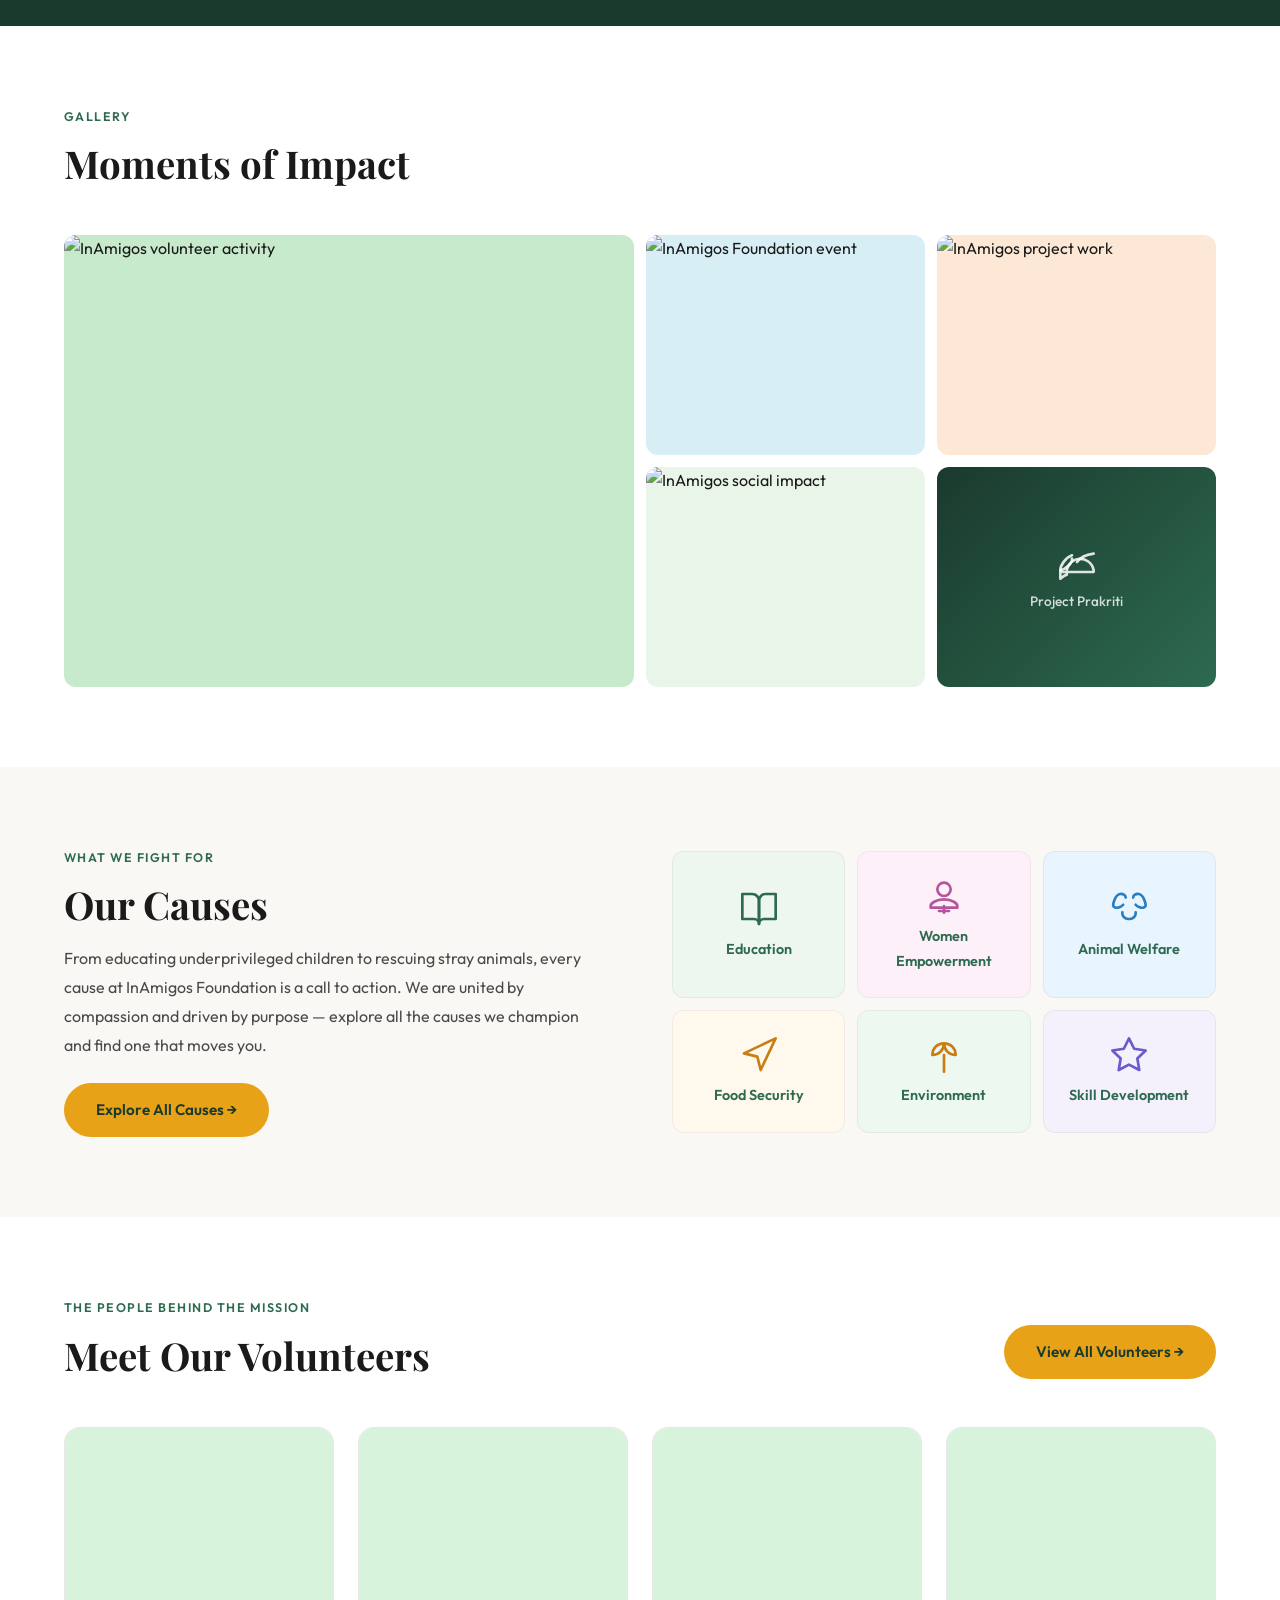
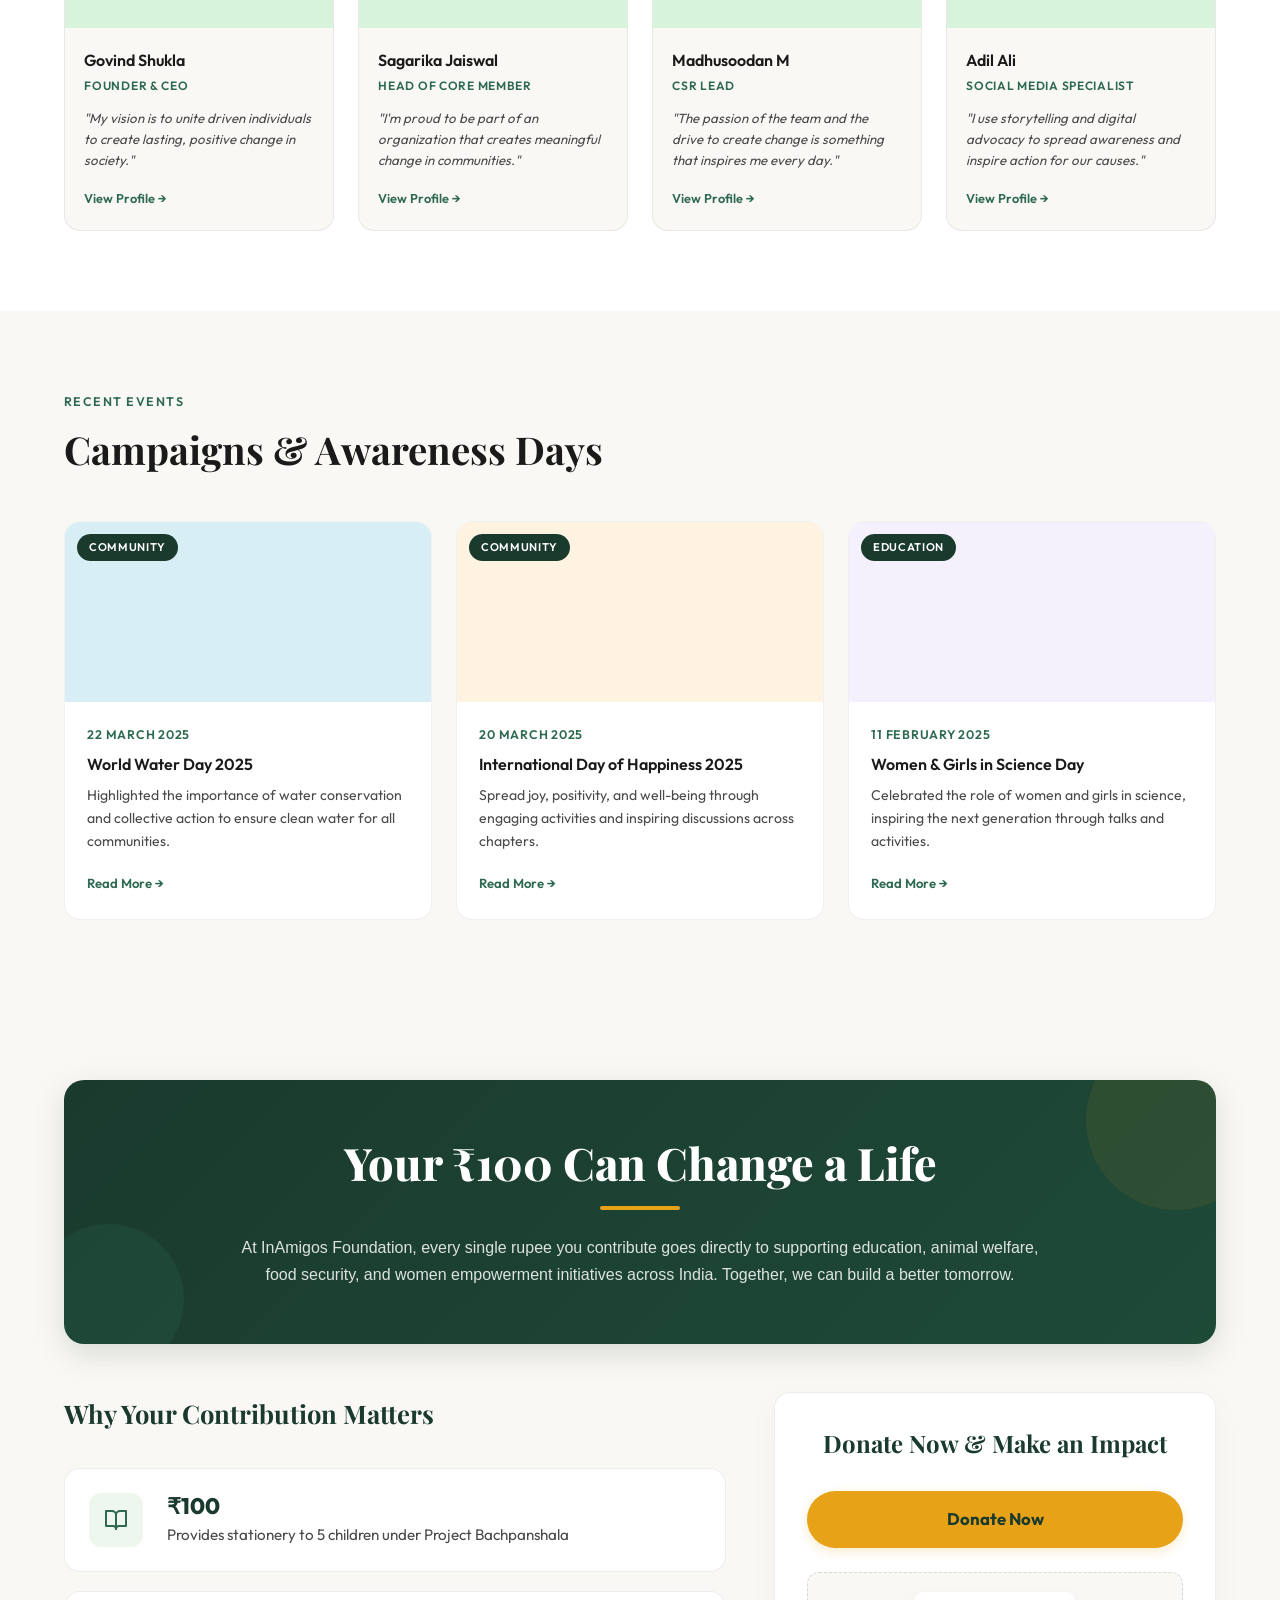
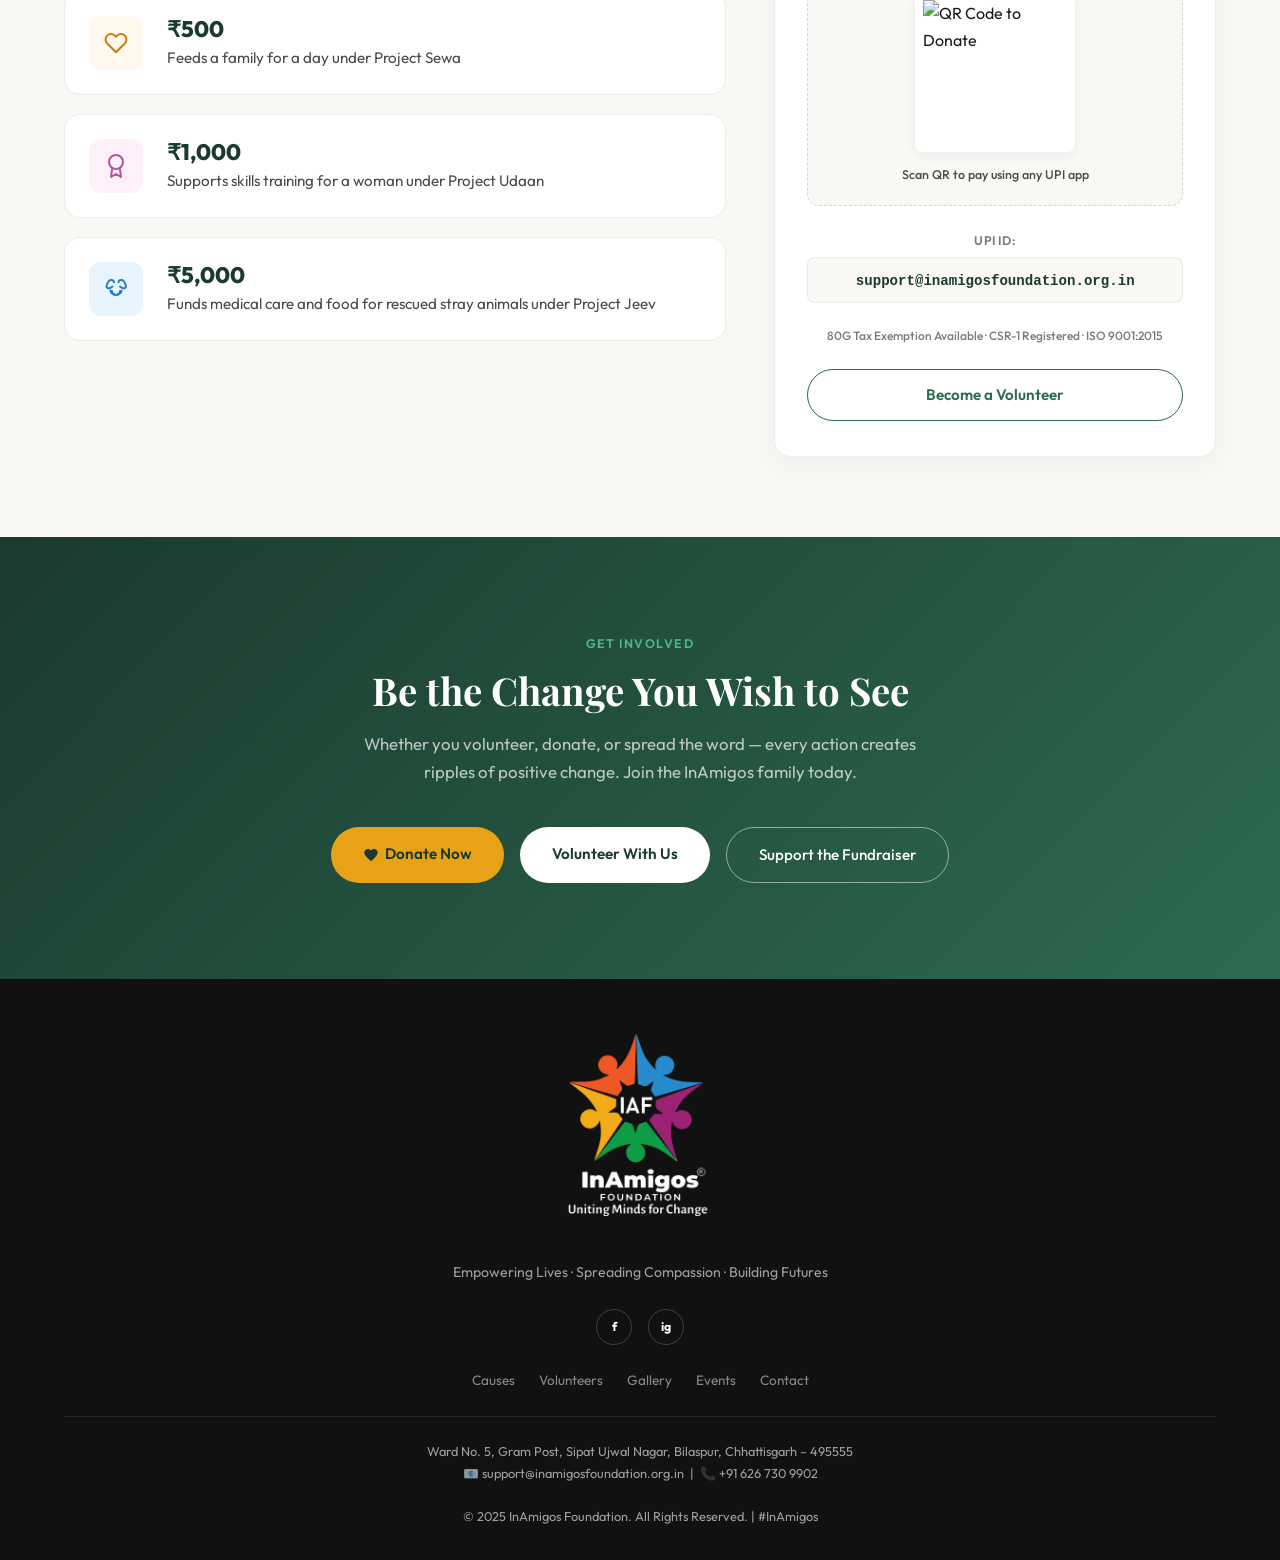
==== commit 554507e1: "Added donations" ====
--- a/index.html
+++ b/index.html
@@ -24,6 +24,7 @@
     <li><a href="#gallery" target="_parent">Gallery</a></li>
     <li><a href="#events">Events</a></li>
     <li><a href="https://inamigosfoundation.org.in/blog" target="_parent">Blog</a></li>
+    <li><a href="#fundraise">Fundraise</a></li>
     <li><a href="#join" class="nav-cta">Join Us</a></li>
     <li><a href="mailto:support@inamigosfoundation.org.in">Contact</a></li>
   </ul>
@@ -394,6 +395,113 @@
   </div>
 </section>
 
+<!-- FUNDRAISE -->
+<section class="fundraise-section" id="fundraise">
+  <div class="section-inner">
+    
+    <!-- Part 1: Hero fundraising banner (full width) -->
+    <div class="fundraise-hero">
+      <div class="fundraise-hero-content">
+        <h2>Your ₹100 Can Change a Life</h2>
+        <div class="gold-accent-line"></div>
+        <p>At InAmigos Foundation, every single rupee you contribute goes directly to supporting education, animal welfare, food security, and women empowerment initiatives across India. Together, we can build a better tomorrow.</p>
+      </div>
+    </div>
+    
+    <!-- Two Column Layout for Part 2 & Part 3 -->
+    <div class="fundraise-columns">
+      
+      <!-- Part 2: "Why Your ₹100 Matters" breakdown (left column) -->
+      <div class="fundraise-left">
+        <h3 class="fundraise-subtitle">Why Your Contribution Matters</h3>
+        <div class="impact-cards-list">
+          
+          <!-- Card 1 (₹100) -->
+          <div class="impact-breakdown-card">
+            <div class="impact-icon-wrap impact-icon-edu">
+              <!-- Inline SVG for Education (Book Open) -->
+              <svg xmlns="http://www.w3.org/2000/svg" width="24" height="24" viewBox="0 0 24 24" fill="none" stroke="currentColor" stroke-width="2" stroke-linecap="round" stroke-linejoin="round"><path d="M2 3h6a4 4 0 0 1 4 4v14a3 3 0 0 0-3-3H2z"></path><path d="M22 3h-6a4 4 0 0 0-4 4v14a3 3 0 0 1 3-3h7z"></path></svg>
+            </div>
+            <div class="impact-card-details">
+              <span class="impact-amount">₹100</span>
+              <p class="impact-description">Provides stationery to 5 children under Project Bachpanshala</p>
+            </div>
+          </div>
+          
+          <!-- Card 2 (₹500) -->
+          <div class="impact-breakdown-card">
+            <div class="impact-icon-wrap impact-icon-sewa">
+              <!-- Inline SVG for Sewa (Heart) -->
+              <svg xmlns="http://www.w3.org/2000/svg" width="24" height="24" viewBox="0 0 24 24" fill="none" stroke="currentColor" stroke-width="2" stroke-linecap="round" stroke-linejoin="round"><path d="M20.84 4.61a5.5 5.5 0 0 0-7.78 0L12 5.67l-1.06-1.06a5.5 5.5 0 0 0-7.78 7.78l1.06 1.06L12 21.23l7.78-7.78 1.06-1.06a5.5 5.5 0 0 0 0-7.78z"></path></svg>
+            </div>
+            <div class="impact-card-details">
+              <span class="impact-amount">₹500</span>
+              <p class="impact-description">Feeds a family for a day under Project Sewa</p>
+            </div>
+          </div>
+          
+          <!-- Card 3 (₹1,000) -->
+          <div class="impact-breakdown-card">
+            <div class="impact-icon-wrap impact-icon-udaan">
+              <!-- Inline SVG for Udaan (Award Star) -->
+              <svg xmlns="http://www.w3.org/2000/svg" width="24" height="24" viewBox="0 0 24 24" fill="none" stroke="currentColor" stroke-width="2" stroke-linecap="round" stroke-linejoin="round"><circle cx="12" cy="8" r="7"></circle><polyline points="8.21 13.89 7 23 12 20 17 23 15.79 13.88"></polyline></svg>
+            </div>
+            <div class="impact-card-details">
+              <span class="impact-amount">₹1,000</span>
+              <p class="impact-description">Supports skills training for a woman under Project Udaan</p>
+            </div>
+          </div>
+          
+          <!-- Card 4 (₹5,000) -->
+          <div class="impact-breakdown-card">
+            <div class="impact-icon-wrap impact-icon-jeev">
+              <!-- Inline SVG for Jeev (Paw) -->
+              <svg xmlns="http://www.w3.org/2000/svg" width="24" height="24" viewBox="0 0 24 24" fill="none" stroke="currentColor" stroke-width="2" stroke-linecap="round" stroke-linejoin="round"><path d="M10 5.172C10 3.782 8.423 2.679 6.5 3c-2.823.47-4.113 6.006-4 7 .08.703 1.725 1.722 3.656 1 1.261-.472 1.96-1.1 2.344-1.55M14.5 5.172c0-1.39 1.577-2.493 3.5-2.172 2.823.47 4.113 6.006 4 7-.08.703-1.725 1.722-3.656 1-1.261-.472-1.96-1.1-2.344-1.55"/><path d="M8 14v.5A3.5 3.5 0 0 0 11.5 18h1a3.5 3.5 0 0 0 3.5-3.5V14"/><path d="M6.5 13.5c0 1.5.5 3 3.5 3.5"/><path d="M17.5 13.5c0 1.5-.5 3-3.5 3.5"/></svg>
+            </div>
+            <div class="impact-card-details">
+              <span class="impact-amount">₹5,000</span>
+              <p class="impact-description">Funds medical care and food for rescued stray animals under Project Jeev</p>
+            </div>
+          </div>
+          
+        </div>
+      </div>
+      
+      <!-- Part 3: Donation panel (right column) -->
+      <div class="fundraise-right">
+        <div class="donation-panel-card">
+          <h3>Donate Now &amp; Make an Impact</h3>
+          
+          <!-- Razorpay Button -->
+          <a href="https://rzp.io/l/kWQ87HP" class="btn-donate-primary" target="_blank">Donate Now</a>
+          
+          <!-- QR Code Container -->
+          <div class="qr-code-wrap">
+            <img src="https://api.qrserver.com/v1/create-qr-code/?size=180x180&amp;data=https://rzp.io/l/kWQ87HP" alt="QR Code to Donate" class="qr-code-img">
+            <p class="qr-subtext">Scan QR to pay using any UPI app</p>
+          </div>
+          
+          <!-- UPI ID Support -->
+          <div class="upi-box">
+            <span class="upi-label">UPI ID:</span>
+            <div class="upi-code-wrap">
+              <code>support@inamigosfoundation.org.in</code>
+            </div>
+          </div>
+          
+          <!-- Small Trust Line -->
+          <p class="trust-line">80G Tax Exemption Available · CSR-1 Registered · ISO 9001:2015</p>
+          
+          <!-- Become a Volunteer Secondary Button -->
+          <a href="https://forms.gle/AB4c1hLaDDmtrKGU7" class="btn-volunteer-secondary" target="_blank">Become a Volunteer</a>
+        </div>
+      </div>
+      
+    </div>
+    
+  </div>
+</section>
+
 <!-- CTA -->
 <section class="cta-section" id="join">
   <div class="section-inner">
@@ -401,9 +509,11 @@
     <h2 class="section-title" style="margin-bottom:1rem;">Be the Change You Wish to See</h2>
     <p>Whether you volunteer, donate, or spread the word — every action creates ripples of positive change. Join the InAmigos family today.</p>
     <div class="cta-buttons">
-      <a href="https://rzp.io/l/kWQ87HP" class="btn-primary" target="_blank">💛 Donate Now</a>
+      <a href="https://rzp.io/l/kWQ87HP" class="btn-primary" target="_blank">
+        <svg xmlns="http://www.w3.org/2000/svg" width="16" height="16" viewBox="0 0 24 24" fill="currentColor" stroke="none" style="vertical-align: middle; margin-right: 6px;"><path d="M12 21.35l-1.45-1.32C5.4 15.36 2 12.28 2 8.5 2 5.42 4.42 3 7.5 3c1.74 0 3.41.81 4.5 2.09C13.09 3.81 14.76 3 16.5 3 19.58 3 22 5.42 22 8.5c0 3.78-3.4 6.86-8.55 11.54L12 21.35z"/></svg>Donate Now
+      </a>
       <a href="https://forms.gle/AB4c1hLaDDmtrKGU7" class="btn-white" target="_blank">Volunteer With Us</a>
-      <a href="https://inamigosfoundation.org.in" class="btn-outline-white" target="_blank">Visit Official Site</a>
+      <a href="#fundraise" class="btn-outline-white">Support the Fundraiser</a>
     </div>
   </div>
 </section>
--- a/styles.css
+++ b/styles.css
@@ -902,6 +902,301 @@
   color: var(--gold);
 }
 
+/* FUNDRAISE SECTION */
+.fundraise-section {
+  background: var(--cream);
+  padding: 5rem 5%;
+}
+
+.fundraise-hero {
+  background: linear-gradient(135deg, var(--green-dark) 0%, #1e4a38 100%);
+  border-radius: 20px;
+  padding: 3.5rem 3rem;
+  text-align: center;
+  color: var(--white);
+  margin-bottom: 3rem;
+  position: relative;
+  overflow: hidden;
+  box-shadow: 0 10px 30px rgba(26, 58, 46, 0.15);
+}
+
+.fundraise-hero::before {
+  content: "";
+  position: absolute;
+  top: -50px;
+  right: -50px;
+  width: 180px;
+  height: 180px;
+  border-radius: 50%;
+  background: rgba(232, 162, 23, 0.08);
+}
+
+.fundraise-hero::after {
+  content: "";
+  position: absolute;
+  bottom: -30px;
+  left: -30px;
+  width: 150px;
+  height: 150px;
+  border-radius: 50%;
+  background: rgba(82, 183, 136, 0.08);
+}
+
+.fundraise-hero-content {
+  position: relative;
+  z-index: 1;
+  max-width: 800px;
+  margin: 0 auto;
+}
+
+.fundraise-hero-content h2 {
+  font-family: "Playfair Display", serif;
+  font-size: clamp(2rem, 3.5vw, 2.8rem);
+  font-weight: 800;
+  margin-bottom: 1rem;
+  color: var(--white);
+  line-height: 1.2;
+}
+
+.gold-accent-line {
+  width: 80px;
+  height: 4px;
+  background: var(--gold);
+  margin: 0 auto 1.5rem;
+  border-radius: 2px;
+}
+
+.fundraise-hero-content p {
+  font-family: "Raleway", sans-serif;
+  font-size: clamp(1rem, 1.2vw, 1.15rem);
+  line-height: 1.7;
+  color: rgba(255, 255, 255, 0.85);
+  font-weight: 400;
+}
+
+.fundraise-columns {
+  display: grid;
+  grid-template-columns: 1.2fr 0.8fr;
+  gap: 3rem;
+  align-items: start;
+}
+
+.fundraise-left {
+  display: flex;
+  flex-direction: column;
+  gap: 1.5rem;
+}
+
+.fundraise-subtitle {
+  font-family: "Playfair Display", serif;
+  font-size: 1.6rem;
+  color: var(--green-dark);
+  font-weight: 700;
+  margin-bottom: 0.5rem;
+}
+
+.impact-cards-list {
+  display: flex;
+  flex-direction: column;
+  gap: 1.2rem;
+}
+
+.impact-breakdown-card {
+  display: flex;
+  align-items: center;
+  gap: 1.5rem;
+  background: var(--white);
+  padding: 1.5rem;
+  border-radius: 16px;
+  border: 1px solid rgba(0, 0, 0, 0.07);
+  transition: transform 0.25s, box-shadow 0.25s;
+}
+
+.impact-breakdown-card:hover {
+  transform: translateY(-4px);
+  box-shadow: 0 10px 25px rgba(0, 0, 0, 0.05);
+}
+
+.impact-icon-wrap {
+  width: 54px;
+  height: 54px;
+  border-radius: 12px;
+  display: flex;
+  align-items: center;
+  justify-content: center;
+  flex-shrink: 0;
+}
+
+.impact-icon-edu {
+  background: #eef7ee;
+  color: var(--green-mid);
+}
+
+.impact-icon-sewa {
+  background: #fff8ec;
+  color: #c97d12;
+}
+
+.impact-icon-udaan {
+  background: #fef0f8;
+  color: #b5559e;
+}
+
+.impact-icon-jeev {
+  background: #e8f4fe;
+  color: #2a7dbf;
+}
+
+.impact-card-details {
+  display: flex;
+  flex-direction: column;
+  gap: 4px;
+}
+
+.impact-amount {
+  font-family: "Outfit", sans-serif;
+  font-size: 1.4rem;
+  font-weight: 800;
+  color: var(--green-dark);
+  line-height: 1.2;
+}
+
+.impact-description {
+  font-size: 0.95rem;
+  color: var(--text-mid);
+  line-height: 1.5;
+}
+
+.donation-panel-card {
+  background: var(--white);
+  border-radius: 16px;
+  border: 1px solid rgba(0, 0, 0, 0.07);
+  padding: 2.2rem 2rem;
+  box-shadow: 0 10px 30px rgba(0, 0, 0, 0.04);
+  display: flex;
+  flex-direction: column;
+  align-items: stretch;
+  gap: 1.5rem;
+  position: sticky;
+  top: 90px;
+}
+
+.donation-panel-card h3 {
+  font-family: "Playfair Display", serif;
+  font-size: 1.5rem;
+  color: var(--green-dark);
+  font-weight: 700;
+  text-align: center;
+  margin-bottom: 0.5rem;
+  line-height: 1.3;
+}
+
+.btn-donate-primary {
+  background: var(--gold);
+  color: var(--green-dark);
+  padding: 14px 20px;
+  border-radius: 30px;
+  font-weight: 700;
+  text-align: center;
+  text-decoration: none;
+  font-size: 1.05rem;
+  transition: transform 0.2s, box-shadow 0.2s, background-color 0.2s;
+  box-shadow: 0 4px 12px rgba(232, 162, 23, 0.2);
+}
+
+.btn-donate-primary:hover {
+  background: #f4b630;
+  transform: translateY(-2px);
+  box-shadow: 0 8px 24px rgba(232, 162, 23, 0.35);
+}
+
+.qr-code-wrap {
+  display: flex;
+  flex-direction: column;
+  align-items: center;
+  gap: 8px;
+  padding: 1.2rem;
+  background: var(--cream);
+  border-radius: 12px;
+  border: 1px dashed rgba(45, 106, 79, 0.2);
+}
+
+.qr-code-img {
+  width: 160px;
+  height: 160px;
+  display: block;
+  border-radius: 8px;
+  background: var(--white);
+  padding: 8px;
+  box-shadow: 0 4px 12px rgba(0, 0, 0, 0.05);
+}
+
+.qr-subtext {
+  font-size: 0.78rem;
+  color: var(--text-mid);
+  font-weight: 500;
+  margin-top: 4px;
+}
+
+.upi-box {
+  display: flex;
+  flex-direction: column;
+  gap: 6px;
+  align-items: center;
+  text-align: center;
+}
+
+.upi-label {
+  font-size: 0.78rem;
+  color: var(--text-light);
+  font-weight: 600;
+  text-transform: uppercase;
+  letter-spacing: 0.05em;
+}
+
+.upi-code-wrap {
+  background: var(--cream);
+  border: 1px solid rgba(0, 0, 0, 0.06);
+  padding: 8px 16px;
+  border-radius: 8px;
+  width: 100%;
+}
+
+.upi-code-wrap code {
+  font-family: 'Courier New', Courier, monospace;
+  font-size: 0.88rem;
+  color: var(--green-dark);
+  font-weight: 600;
+  word-break: break-all;
+}
+
+.trust-line {
+  font-size: 0.75rem;
+  color: var(--text-light);
+  text-align: center;
+  line-height: 1.5;
+  font-weight: 500;
+}
+
+.btn-volunteer-secondary {
+  border: 1.5px solid var(--green-mid);
+  color: var(--green-mid);
+  background: transparent;
+  padding: 12px 20px;
+  border-radius: 30px;
+  font-weight: 600;
+  text-align: center;
+  text-decoration: none;
+  font-size: 0.95rem;
+  transition: all 0.2s;
+}
+
+.btn-volunteer-secondary:hover {
+  background: var(--green-light);
+  color: var(--green-dark);
+  border-color: var(--green-dark);
+}
+
 @media (max-width: 1200px) {
   .hero-inner {
     grid-template-columns: 1fr;
@@ -936,6 +1231,15 @@
     grid-template-columns: 1fr 1fr;
   }
 }
+@media (max-width: 900px) {
+  .fundraise-columns {
+    grid-template-columns: 1fr;
+    gap: 2.5rem;
+  }
+  .donation-panel-card {
+    position: static;
+  }
+}
 @media (max-width: 600px) {
   .projects-grid {
     grid-template-columns: 1fr;
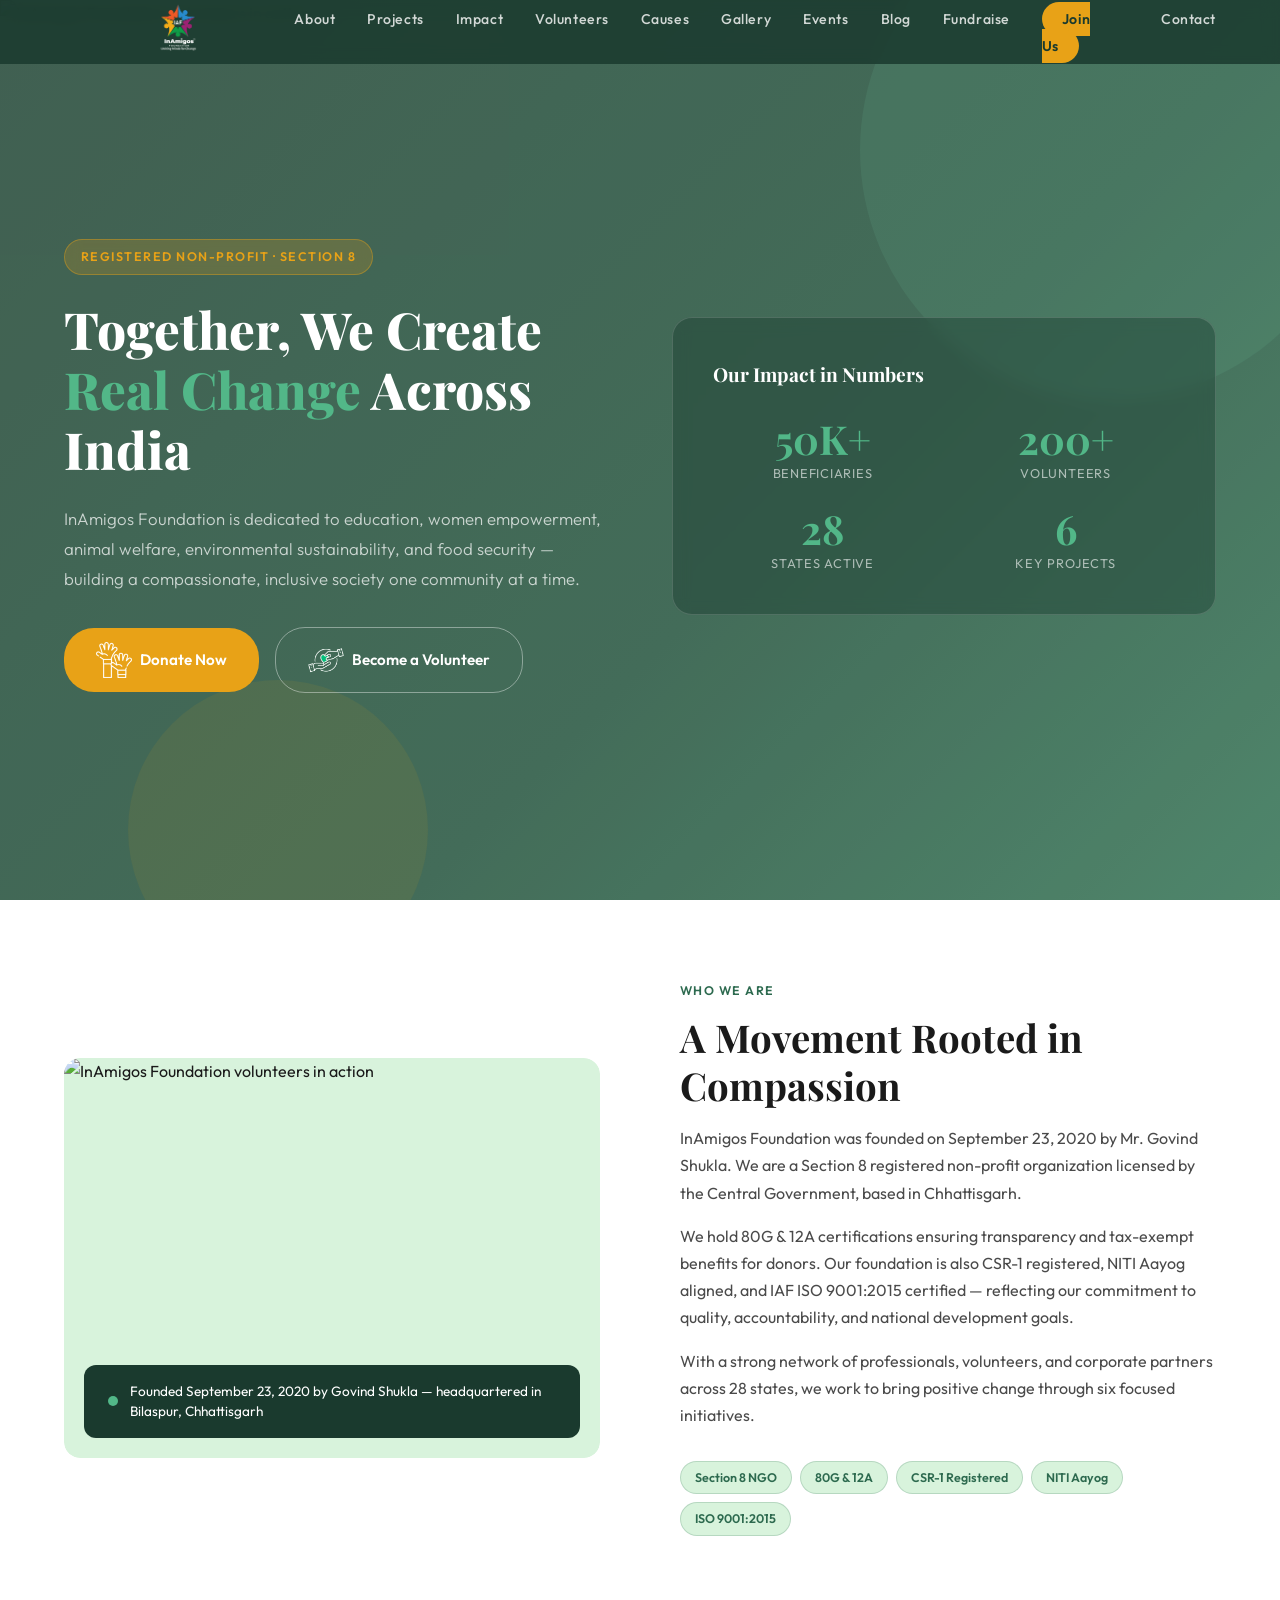
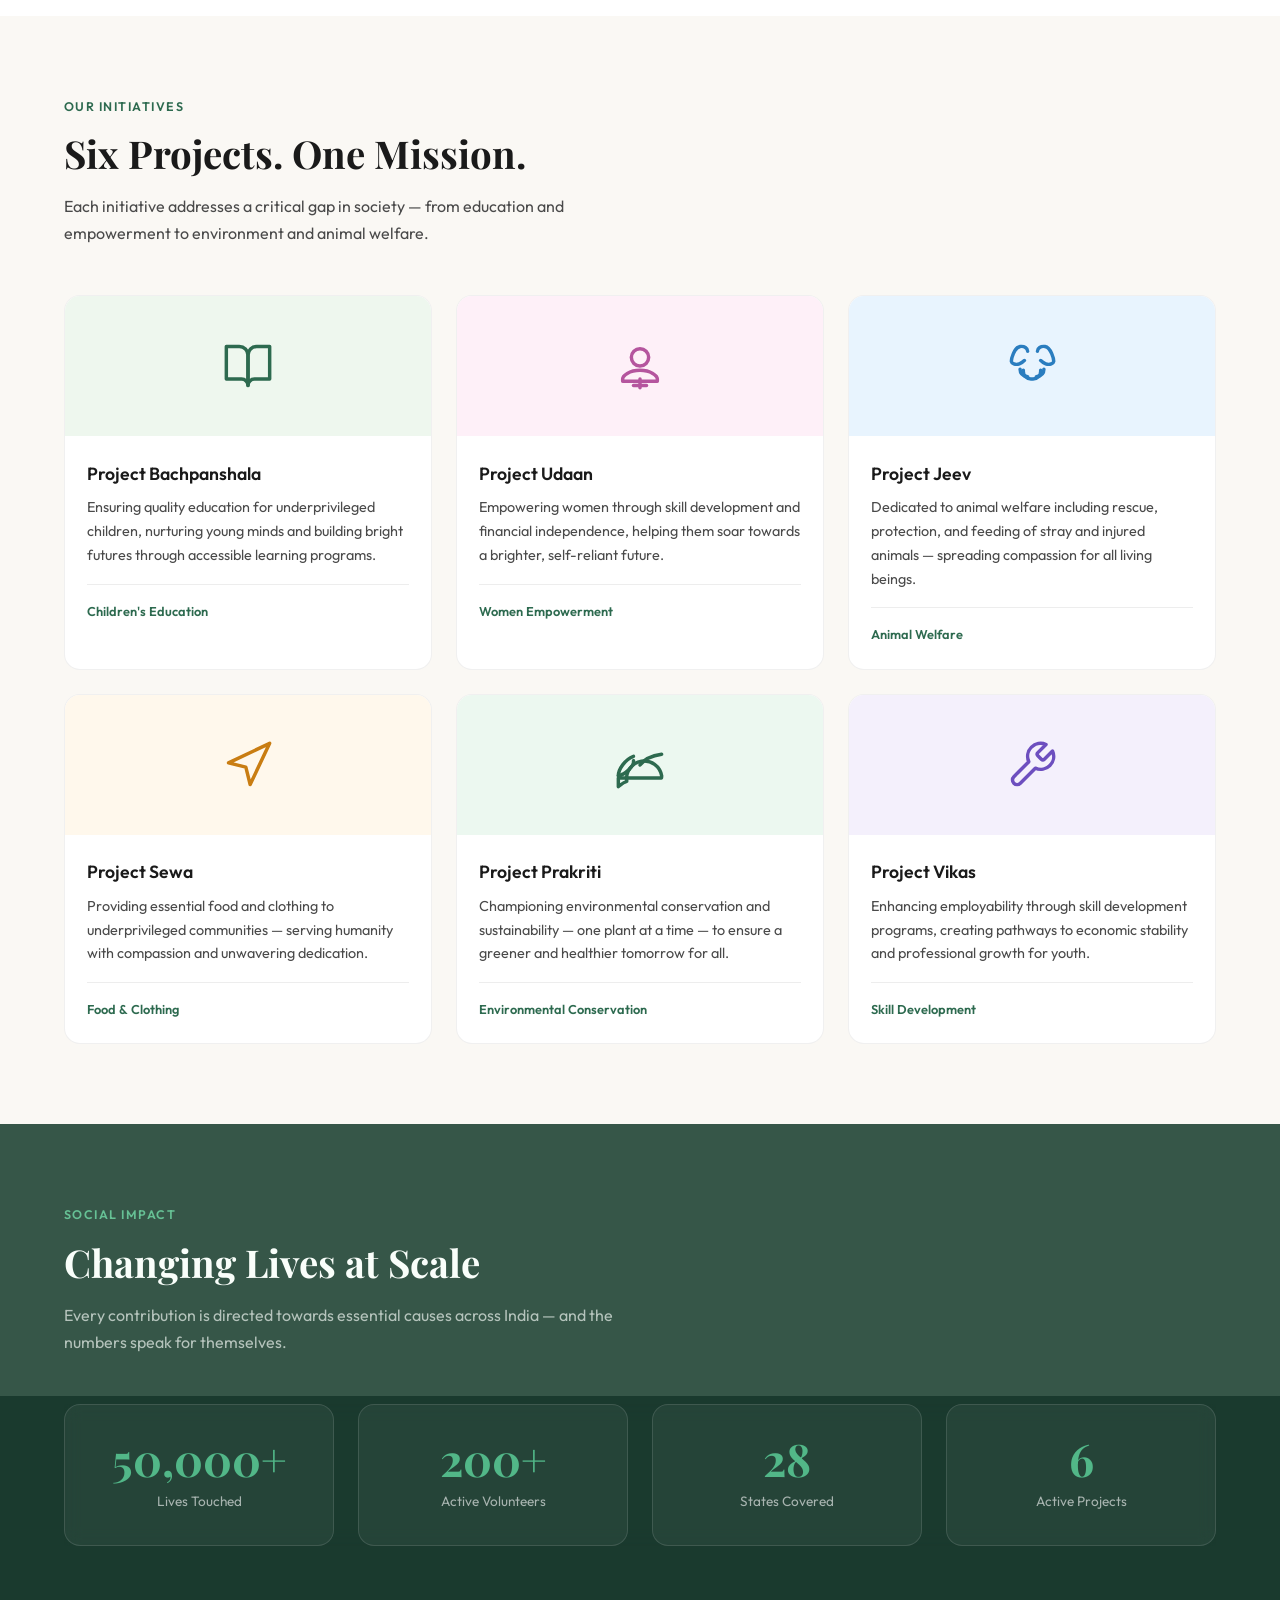
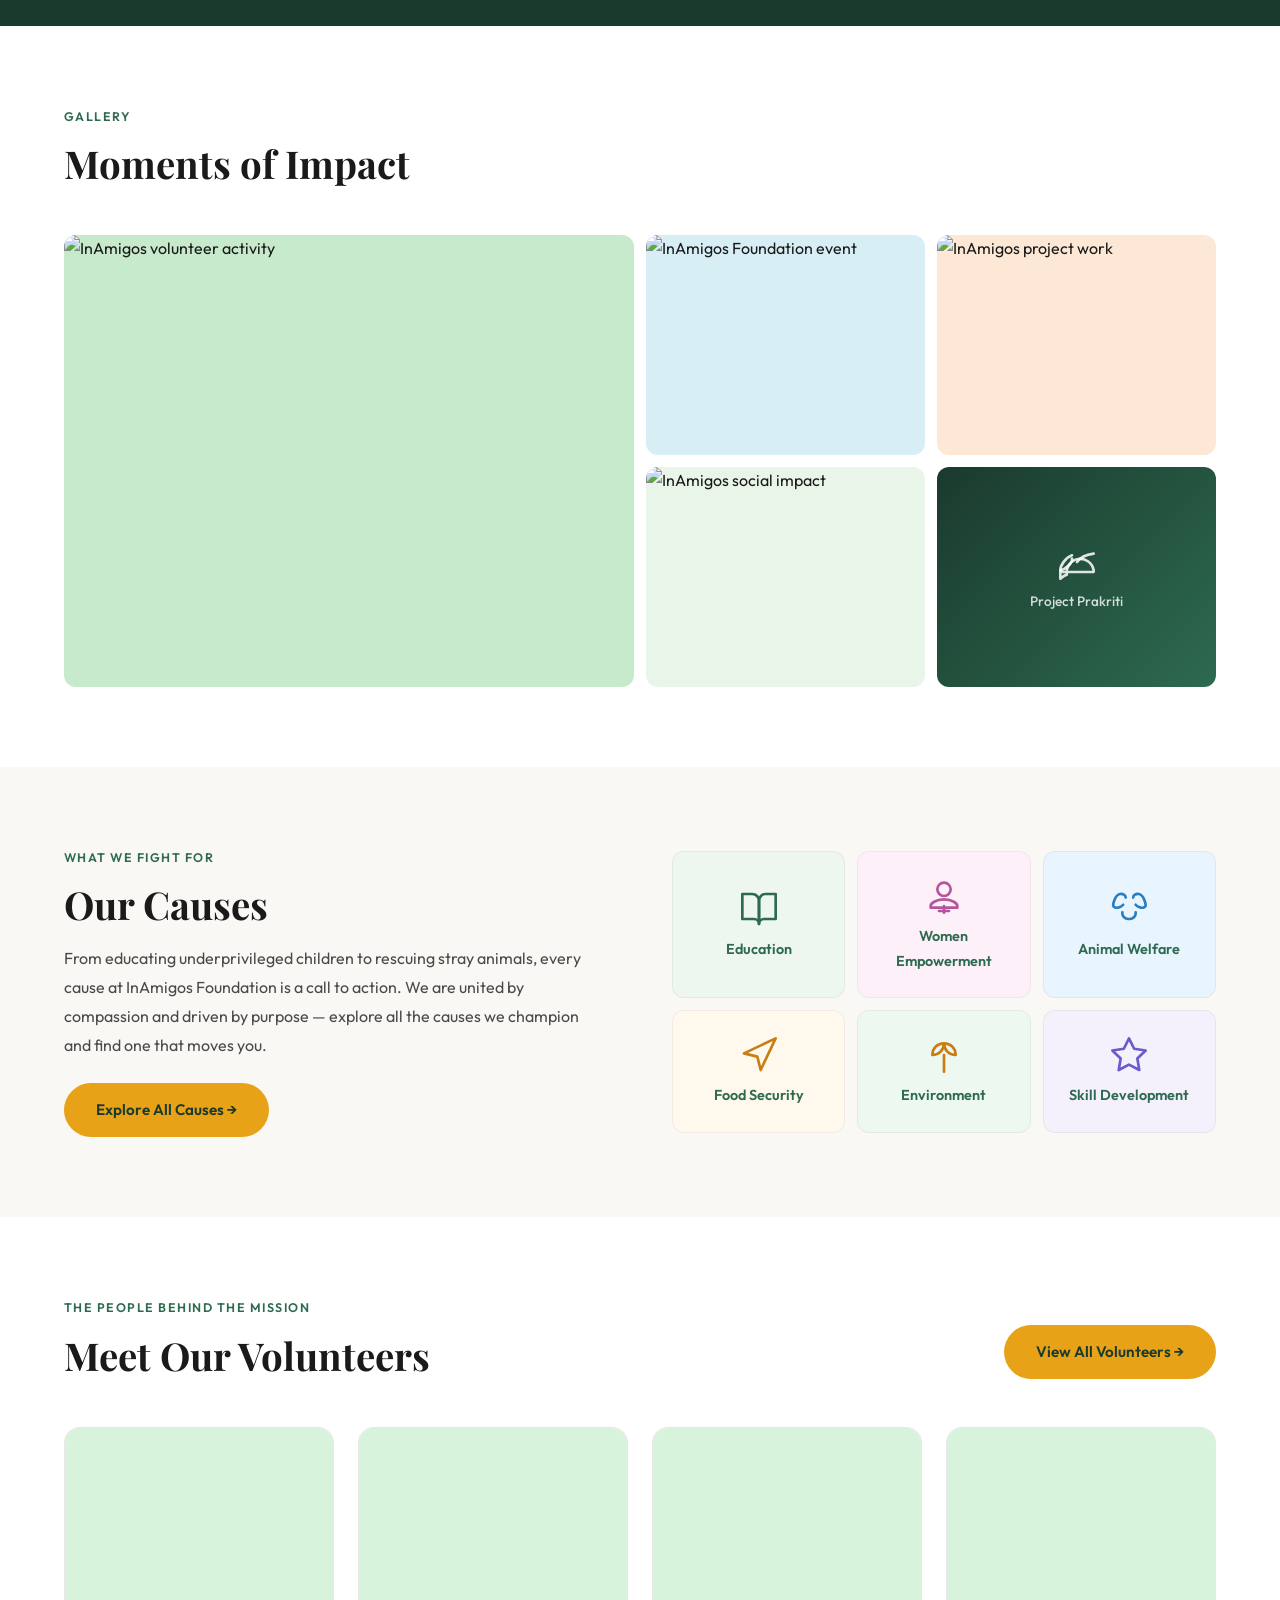
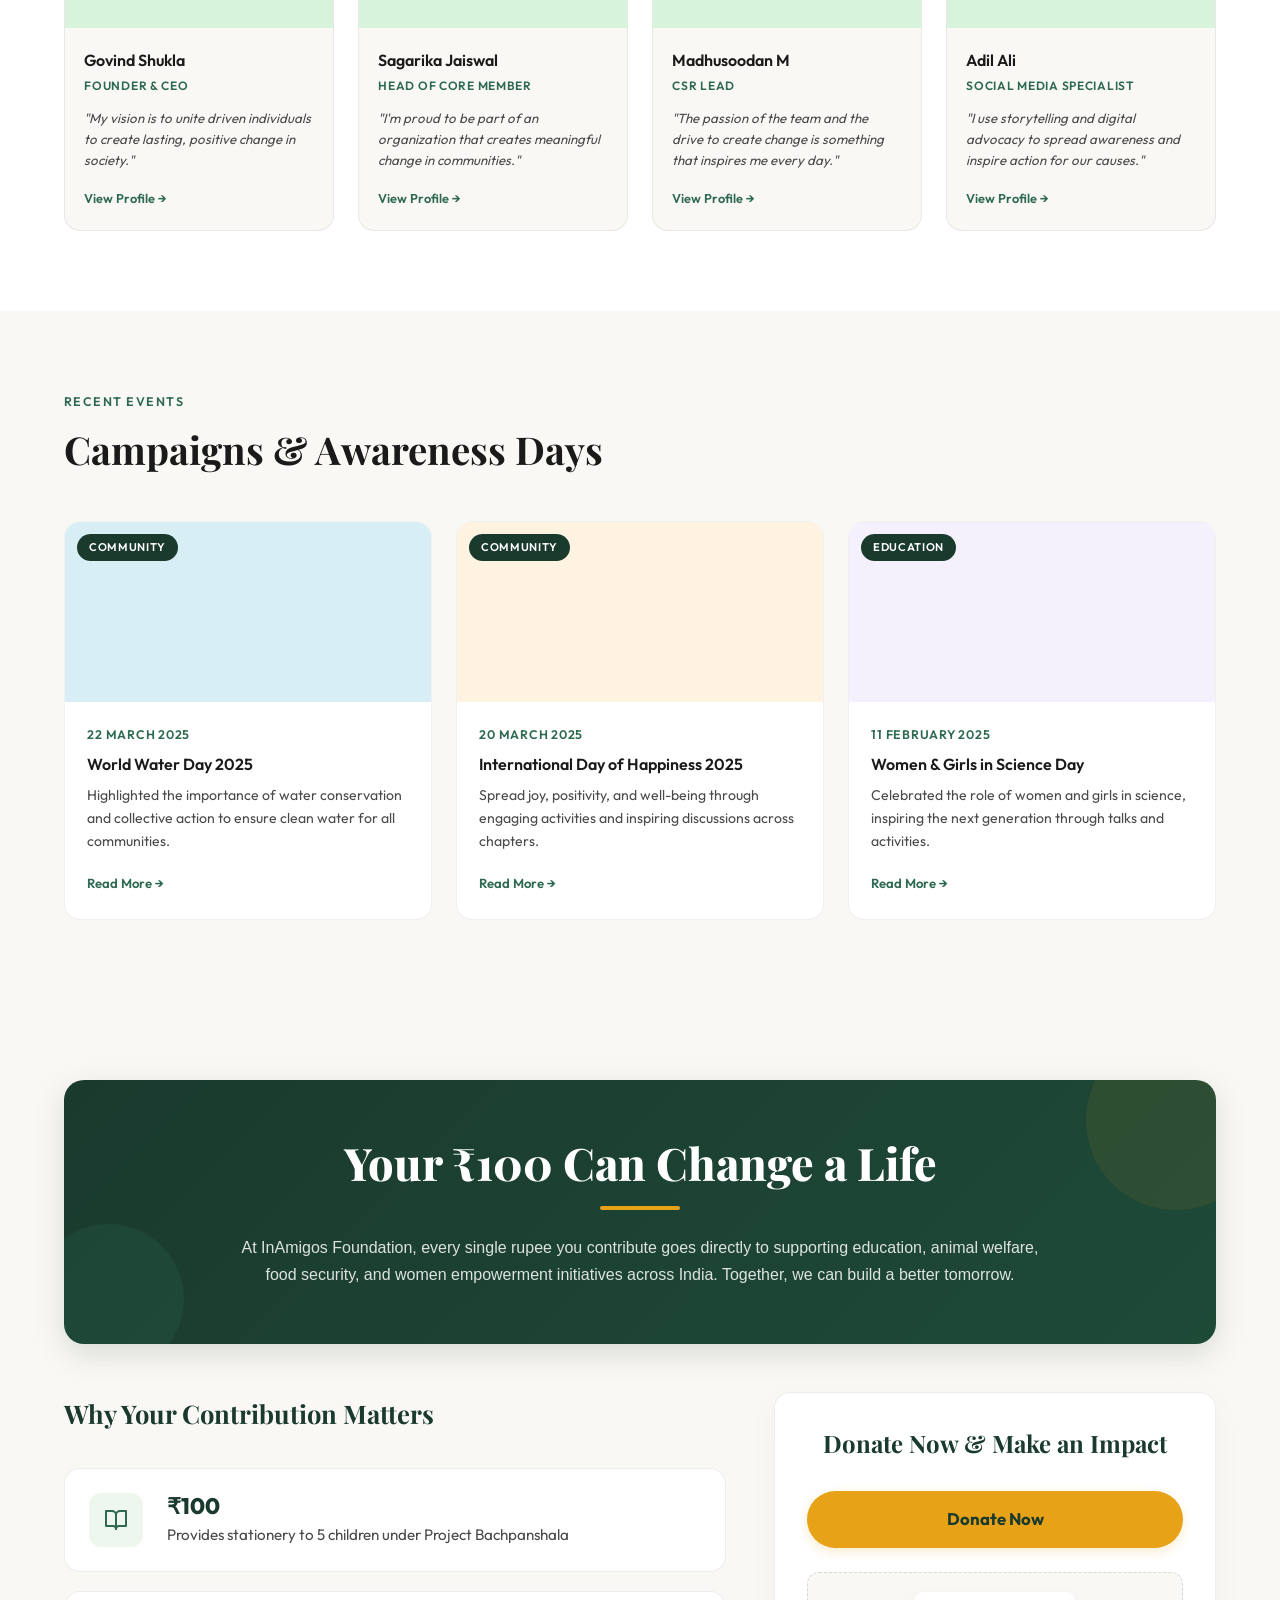
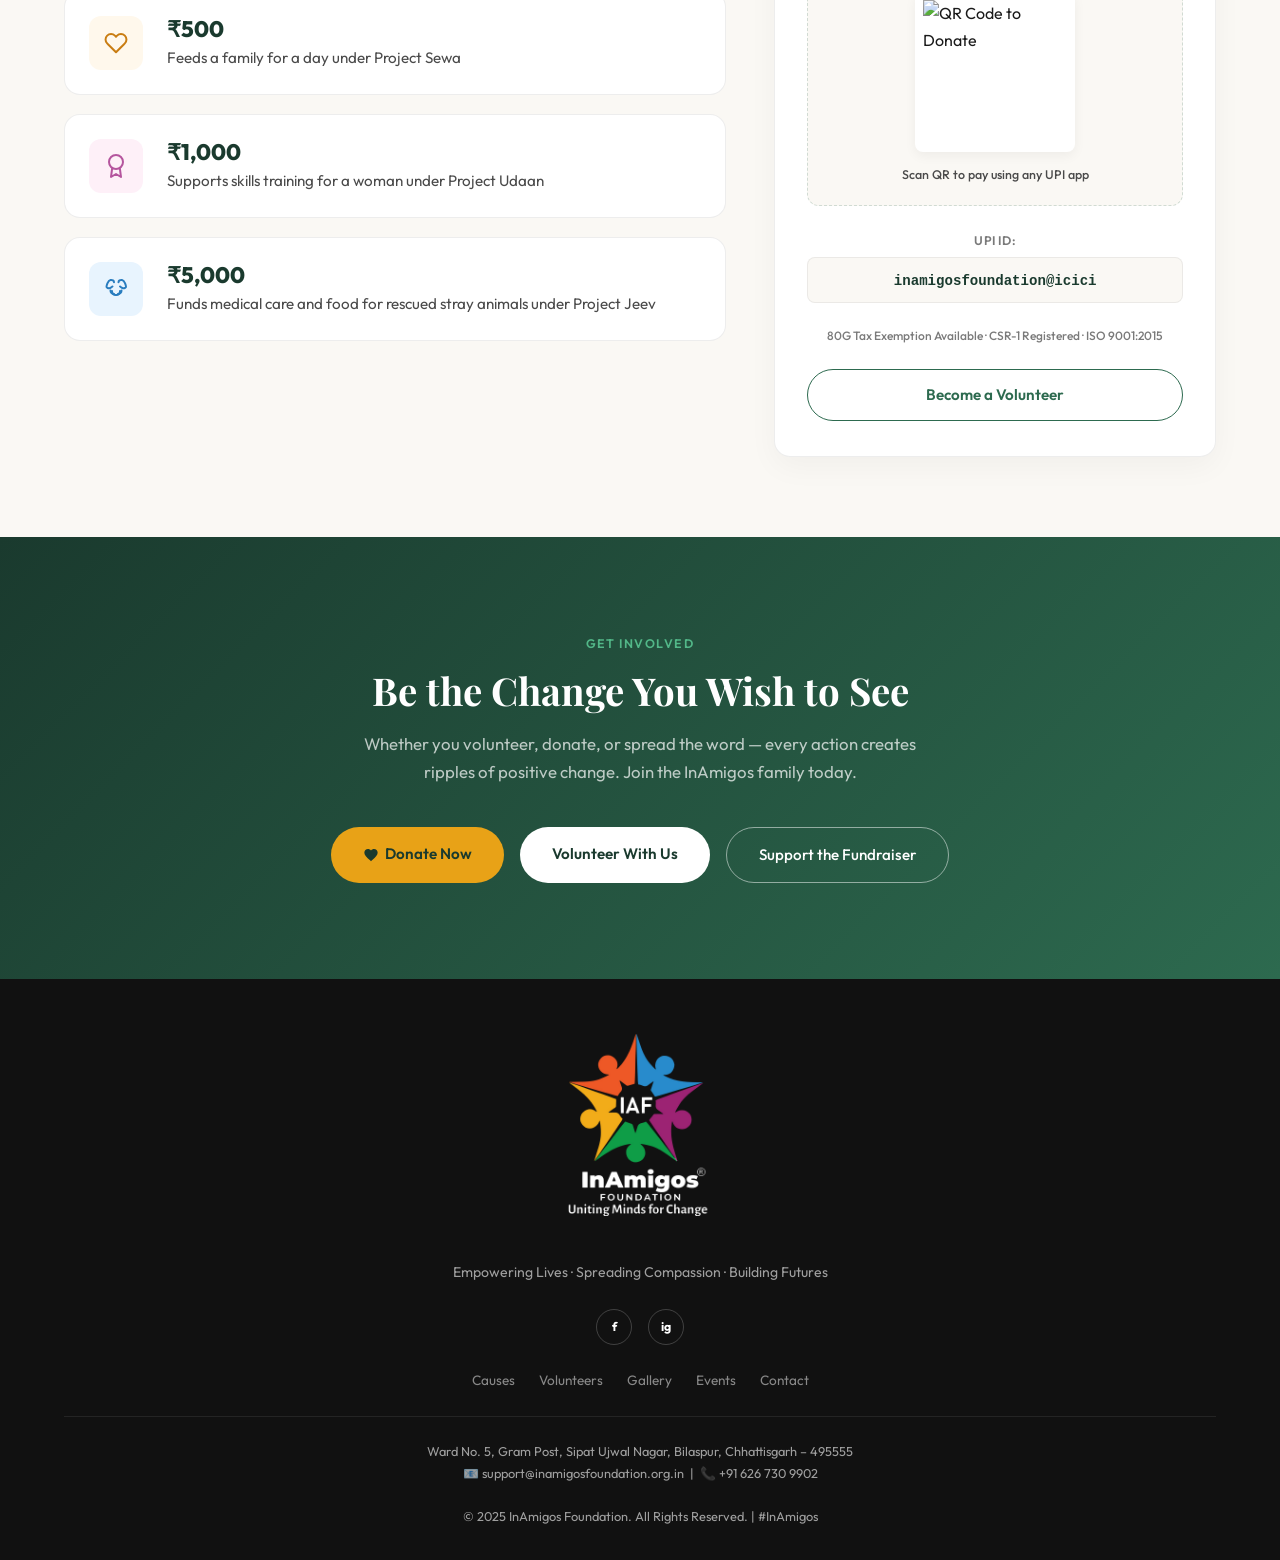
==== commit 10737ced: "Update UPI ID in index.html" ====
--- a/index.html
+++ b/index.html
@@ -485,7 +485,7 @@
           <div class="upi-box">
             <span class="upi-label">UPI ID:</span>
             <div class="upi-code-wrap">
-              <code>support@inamigosfoundation.org.in</code>
+              <code>inamigosfoundation@icici</code>
             </div>
           </div>
           
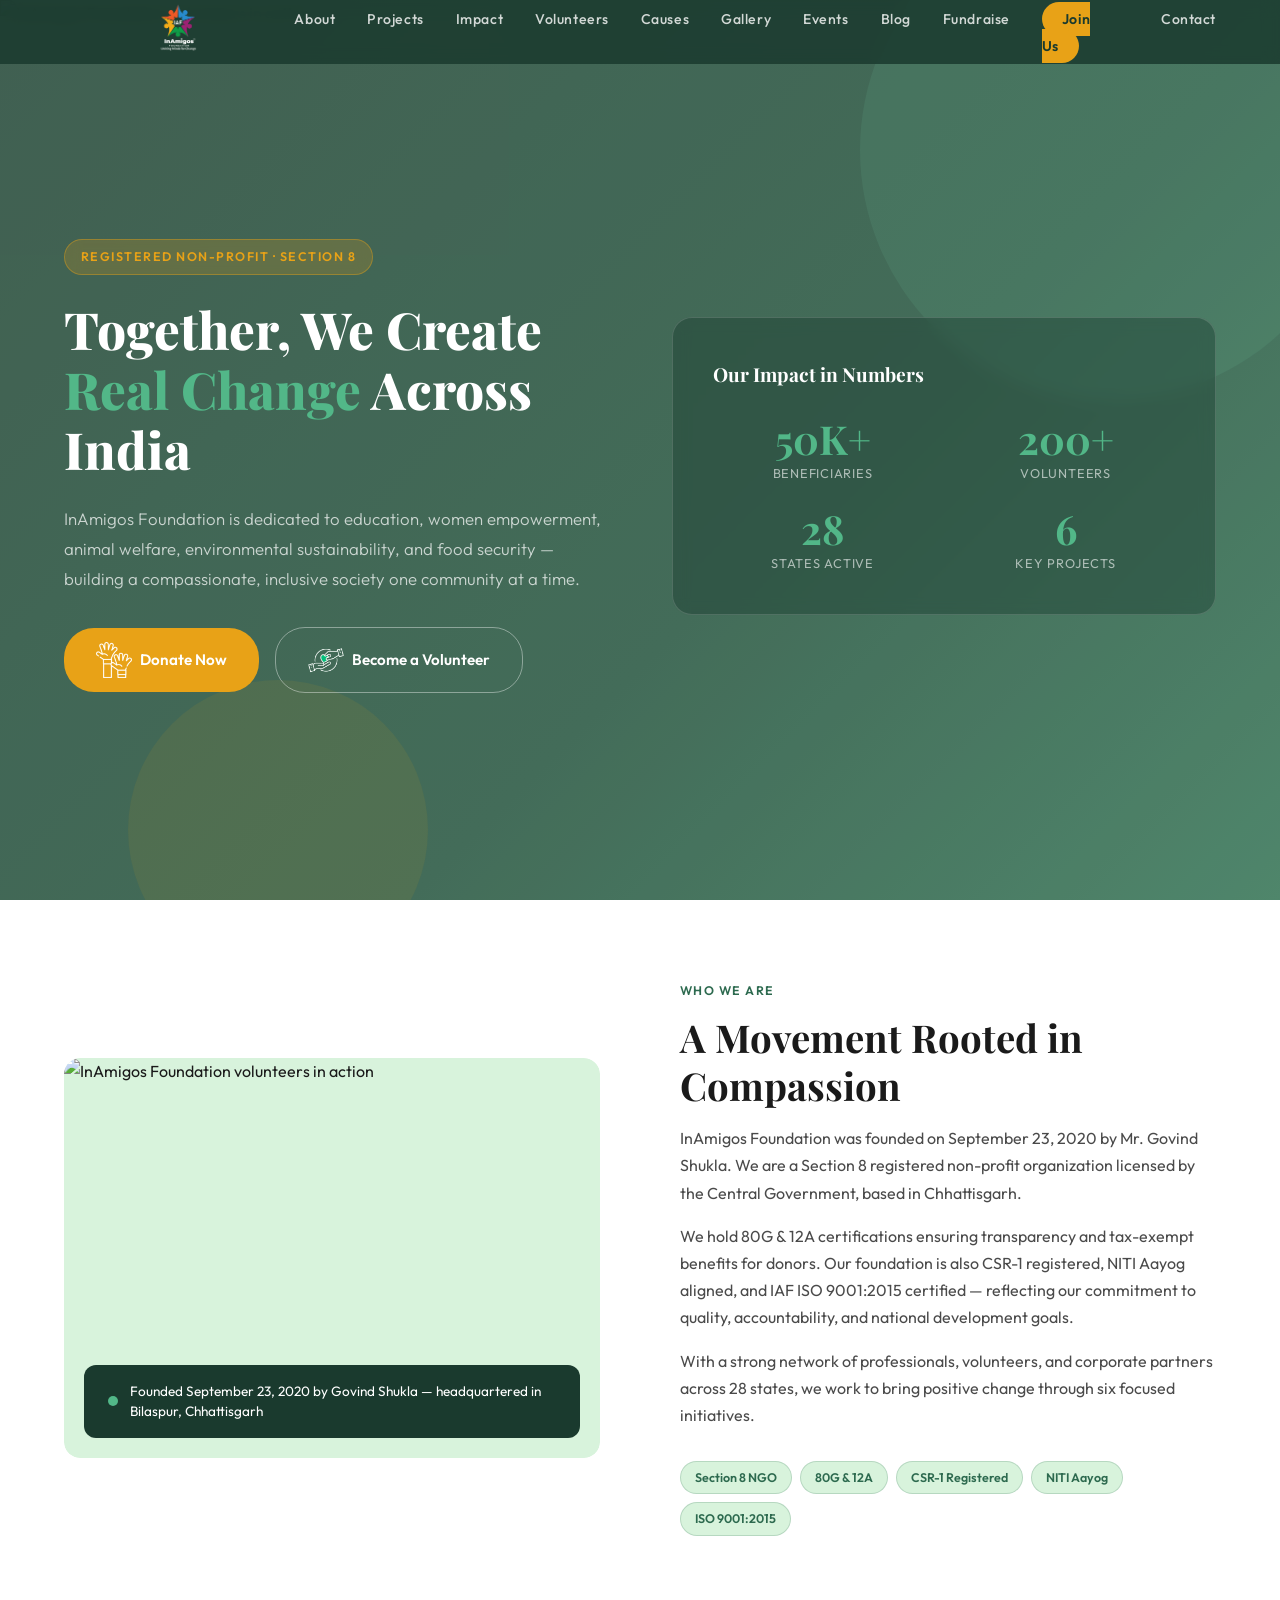
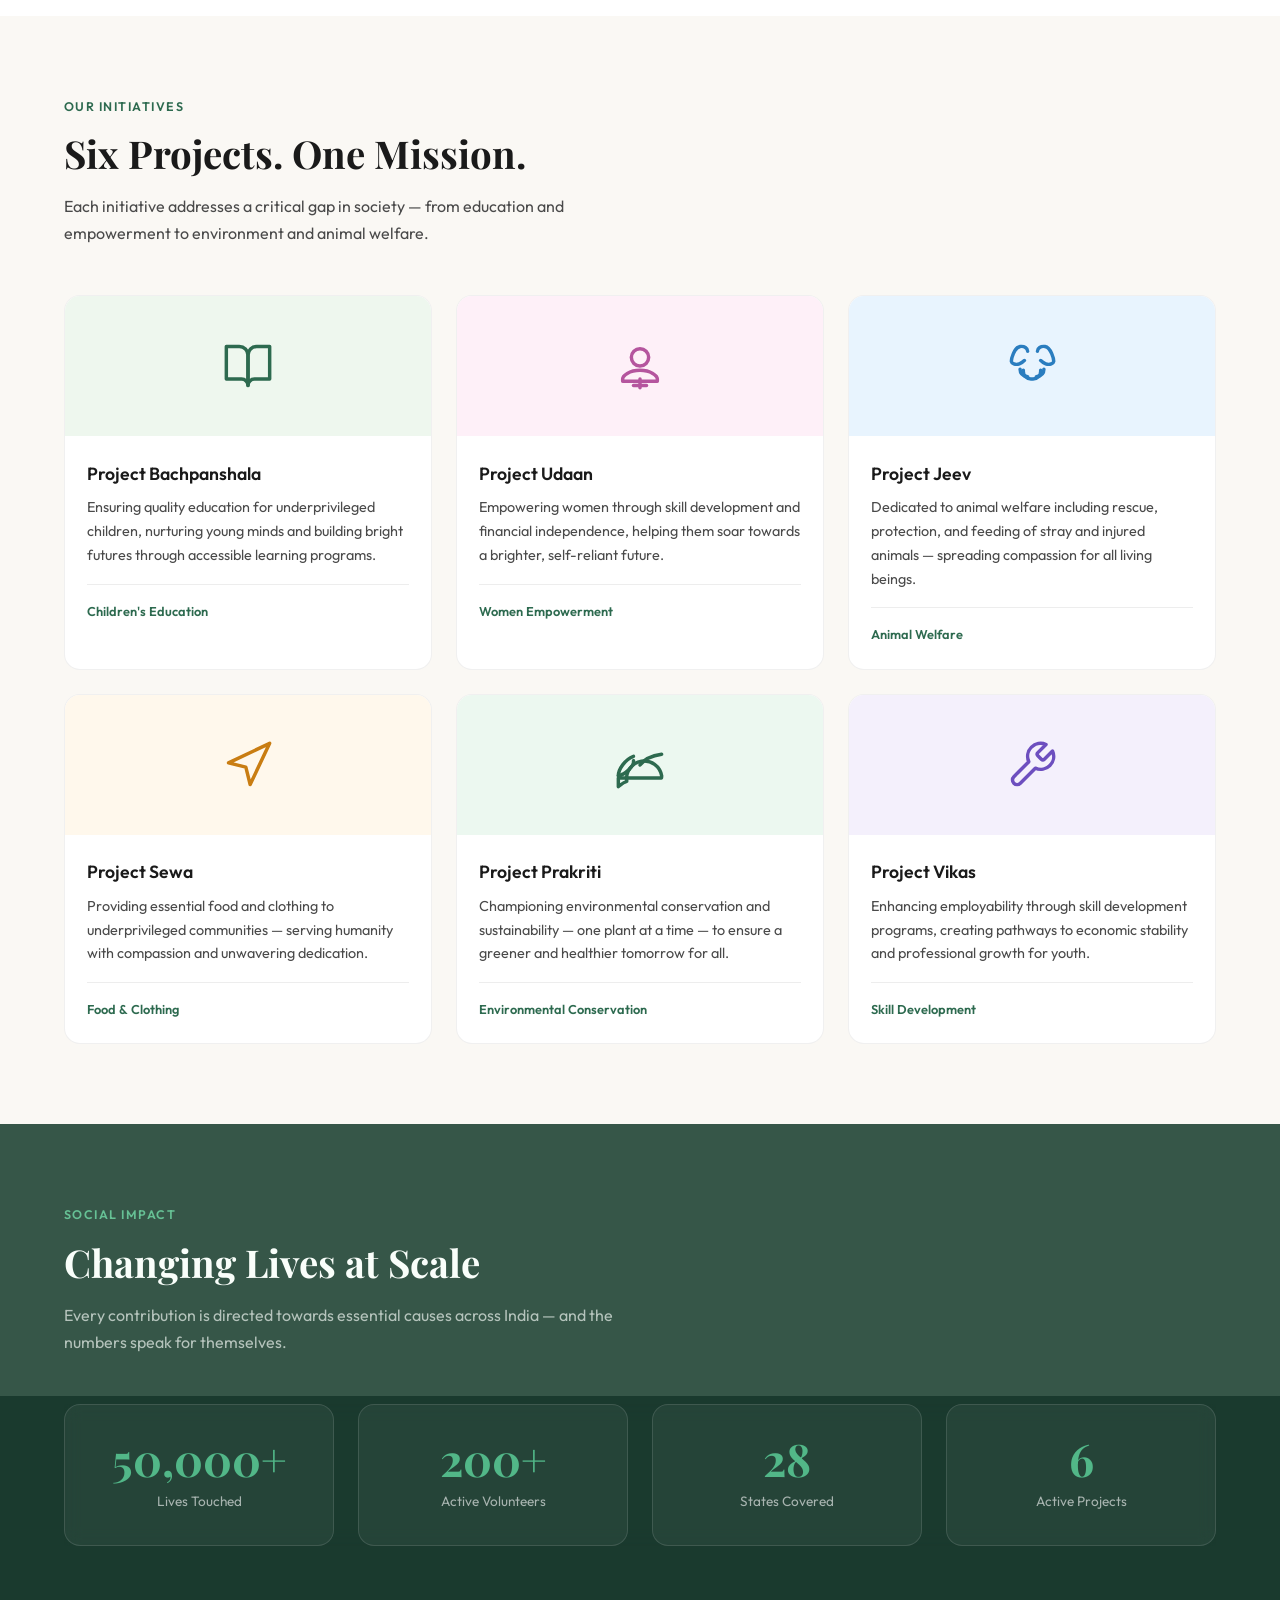
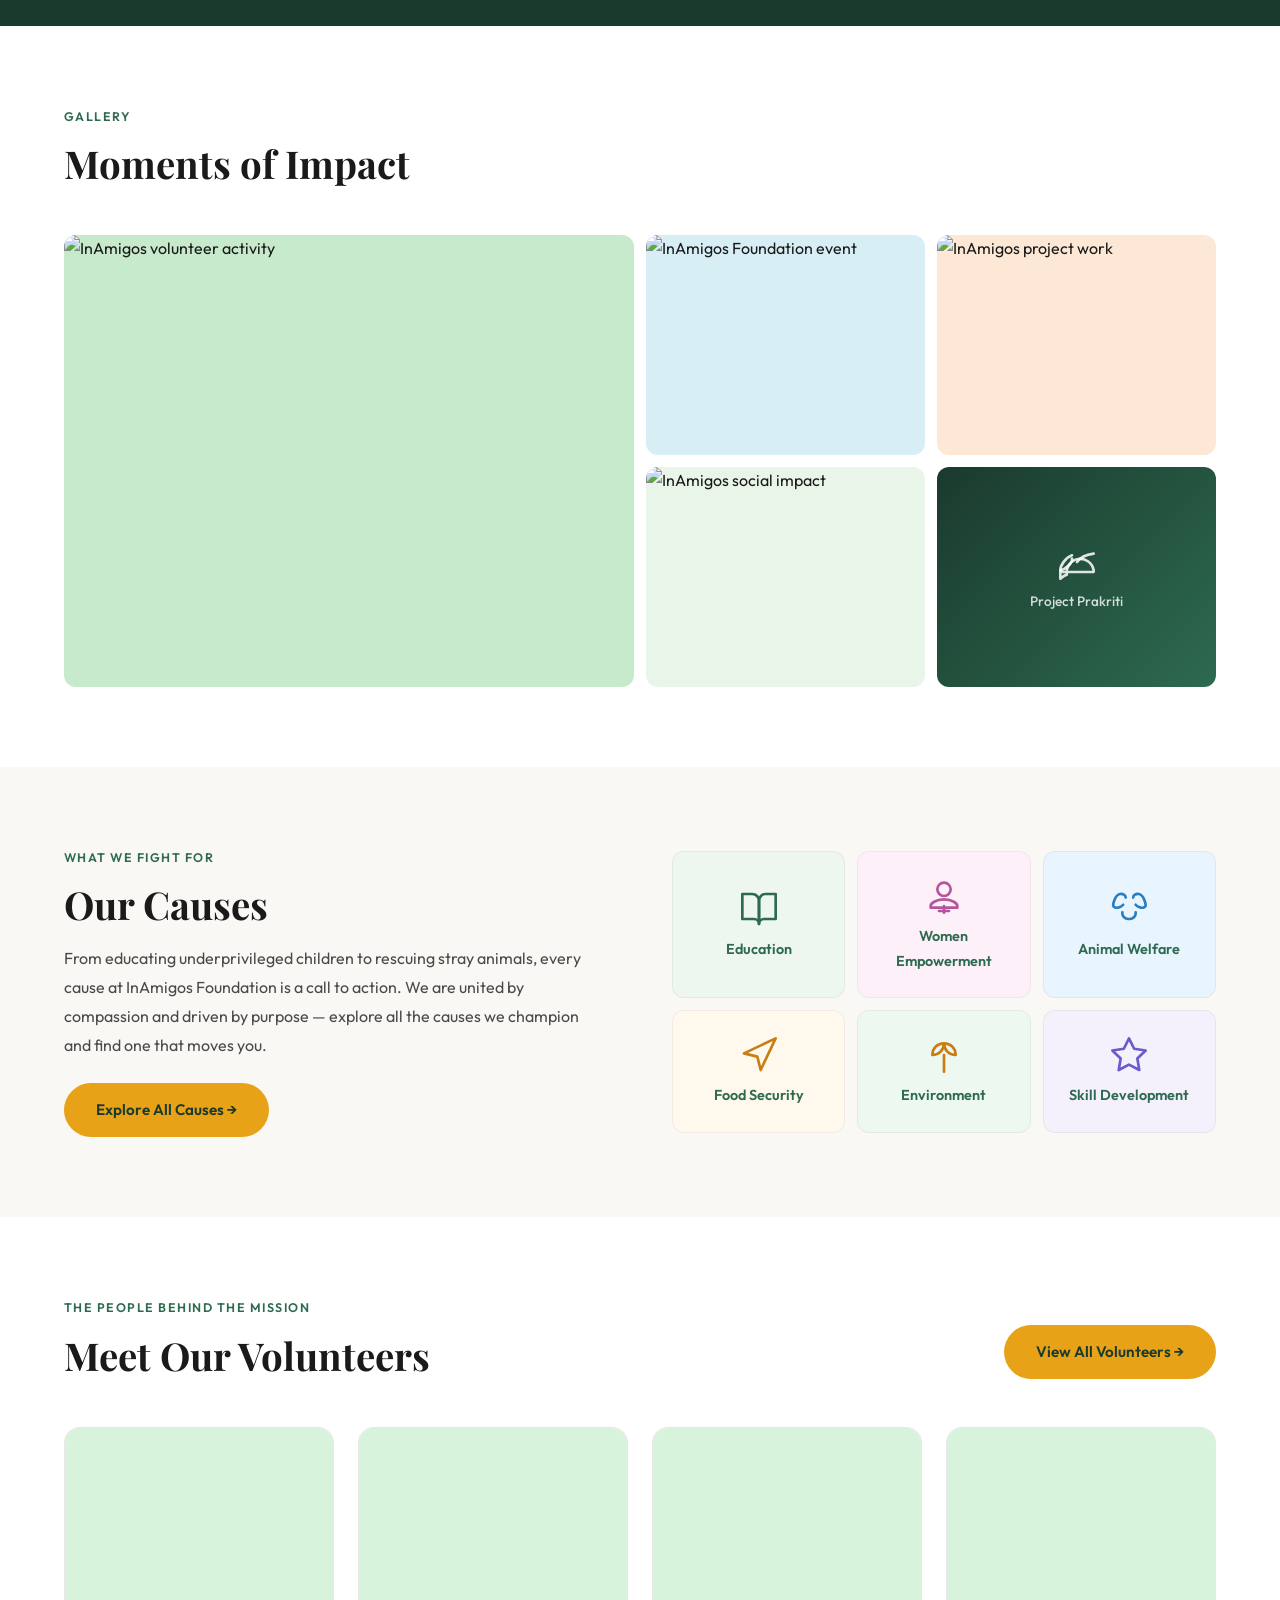
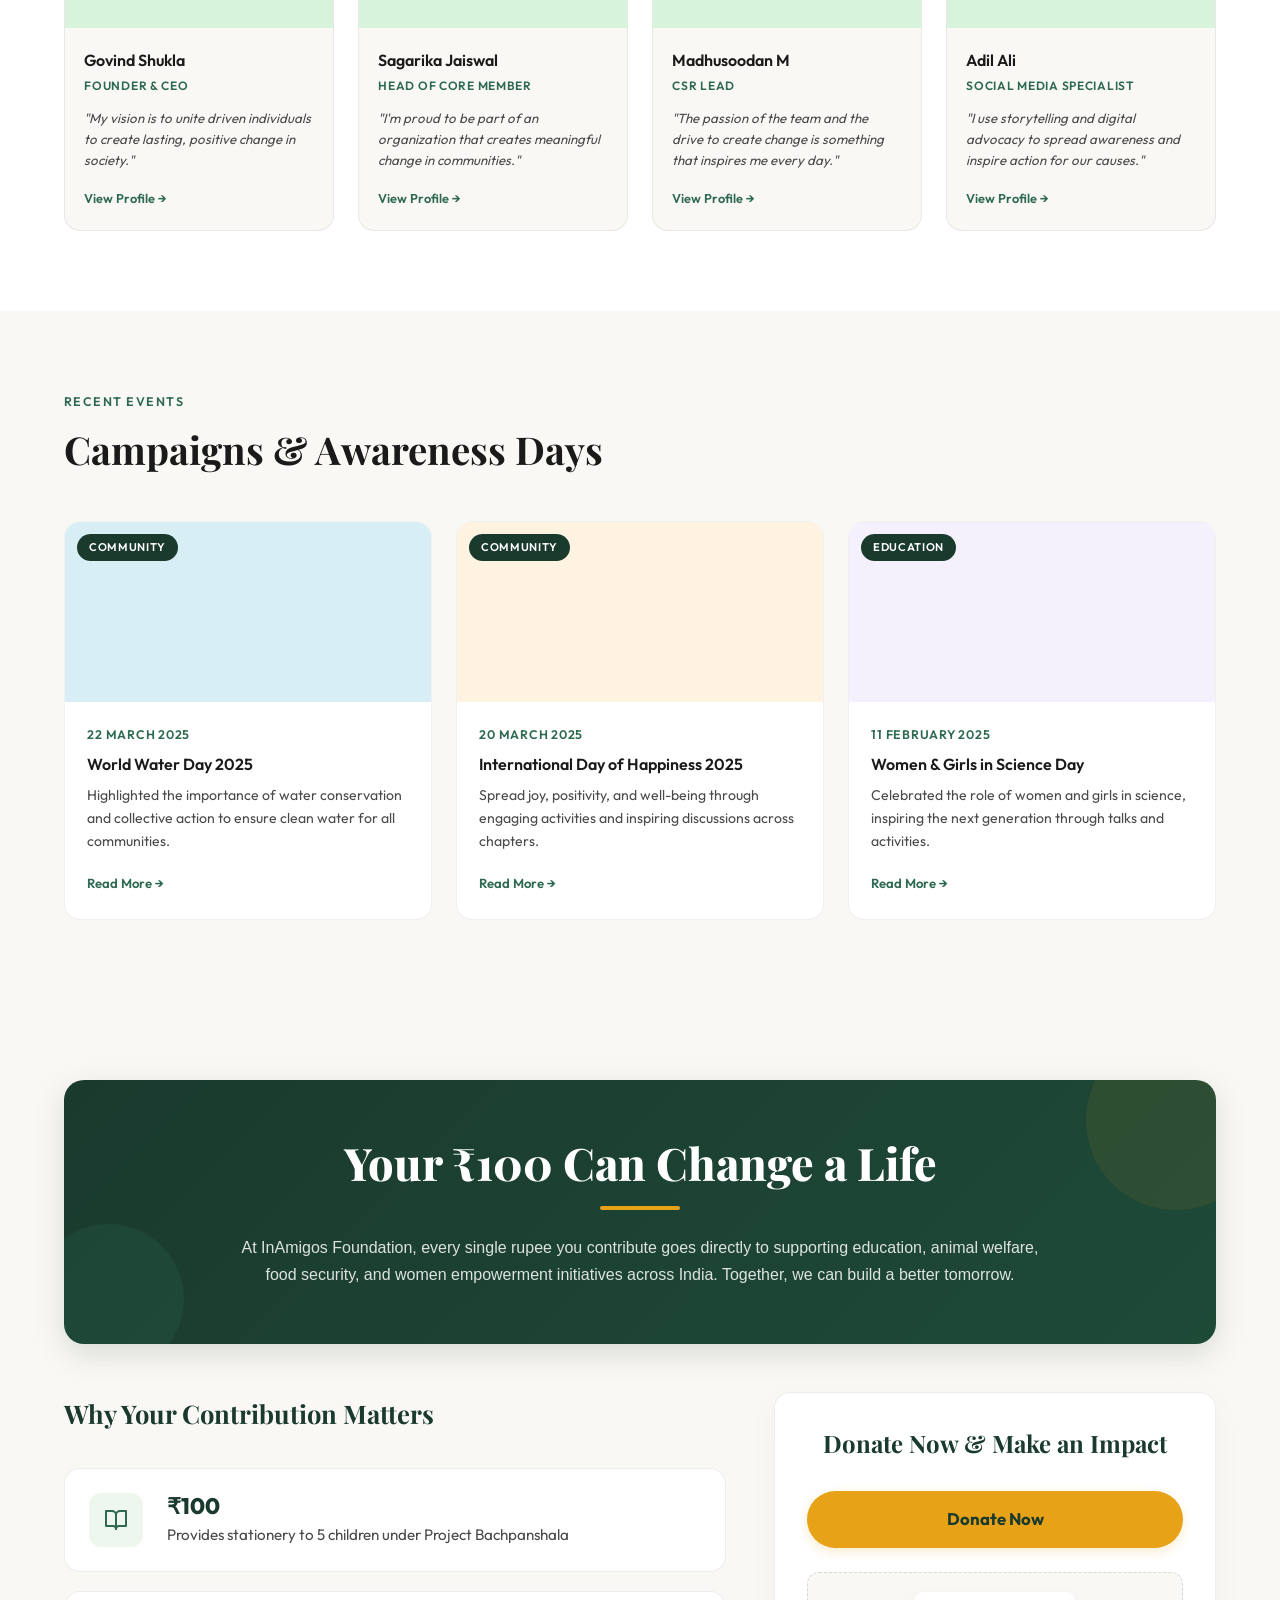
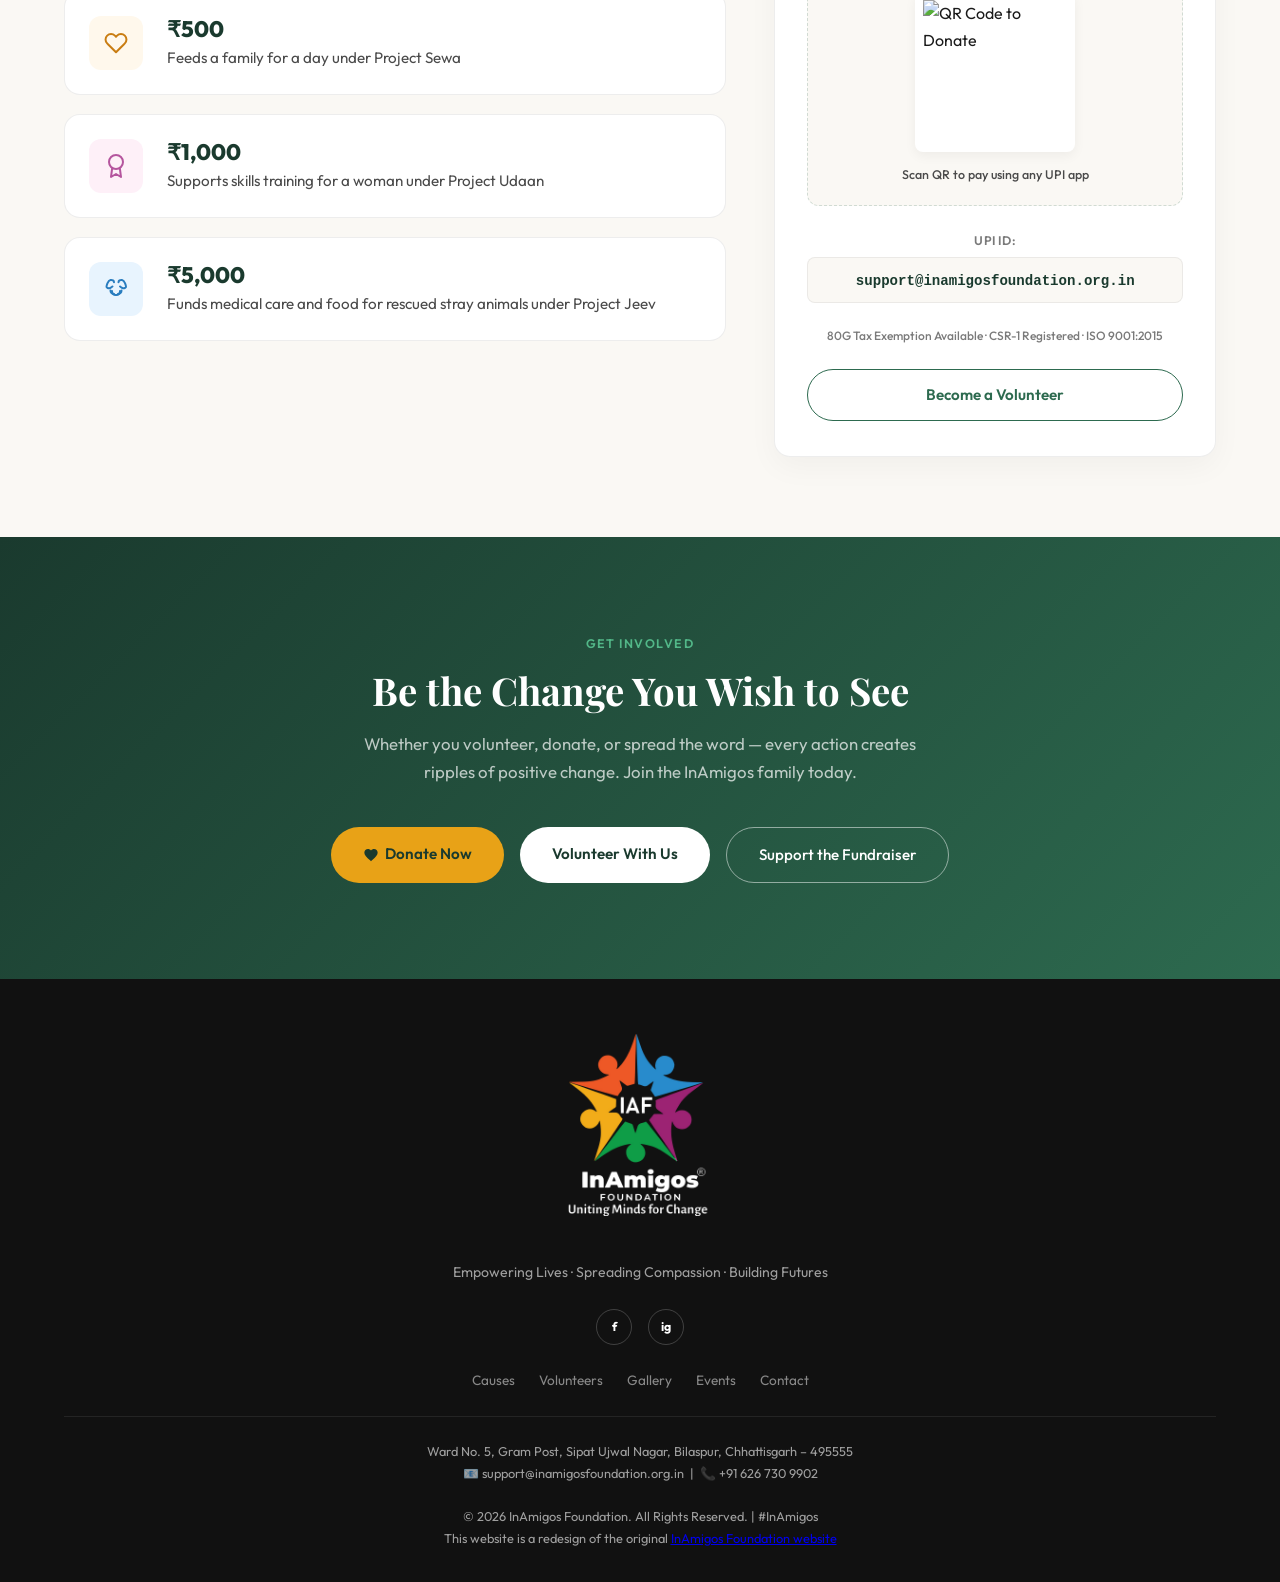
==== commit 2f773eba: "Added disclaimer" ====
--- a/index.html
+++ b/index.html
@@ -485,7 +485,7 @@
           <div class="upi-box">
             <span class="upi-label">UPI ID:</span>
             <div class="upi-code-wrap">
-              <code>inamigosfoundation@icici</code>
+              <code>support@inamigosfoundation.org.in</code>
             </div>
           </div>
           
@@ -537,7 +537,8 @@
     <div class="footer-copy">
       Ward No. 5, Gram Post, Sipat Ujwal Nagar, Bilaspur, Chhattisgarh – 495555<br>
       📧 support@inamigosfoundation.org.in &nbsp;|&nbsp; 📞 +91 626 730 9902<br><br>
-      © 2025 InAmigos Foundation. All Rights Reserved. | #InAmigos
+      © 2026 InAmigos Foundation. All Rights Reserved. | #InAmigos<br>
+      This website is a redesign of the original <a href="https://inamigosfoundation.org.in/">InAmigos Foundation website</a>
     </div>
   </div>
 </footer>
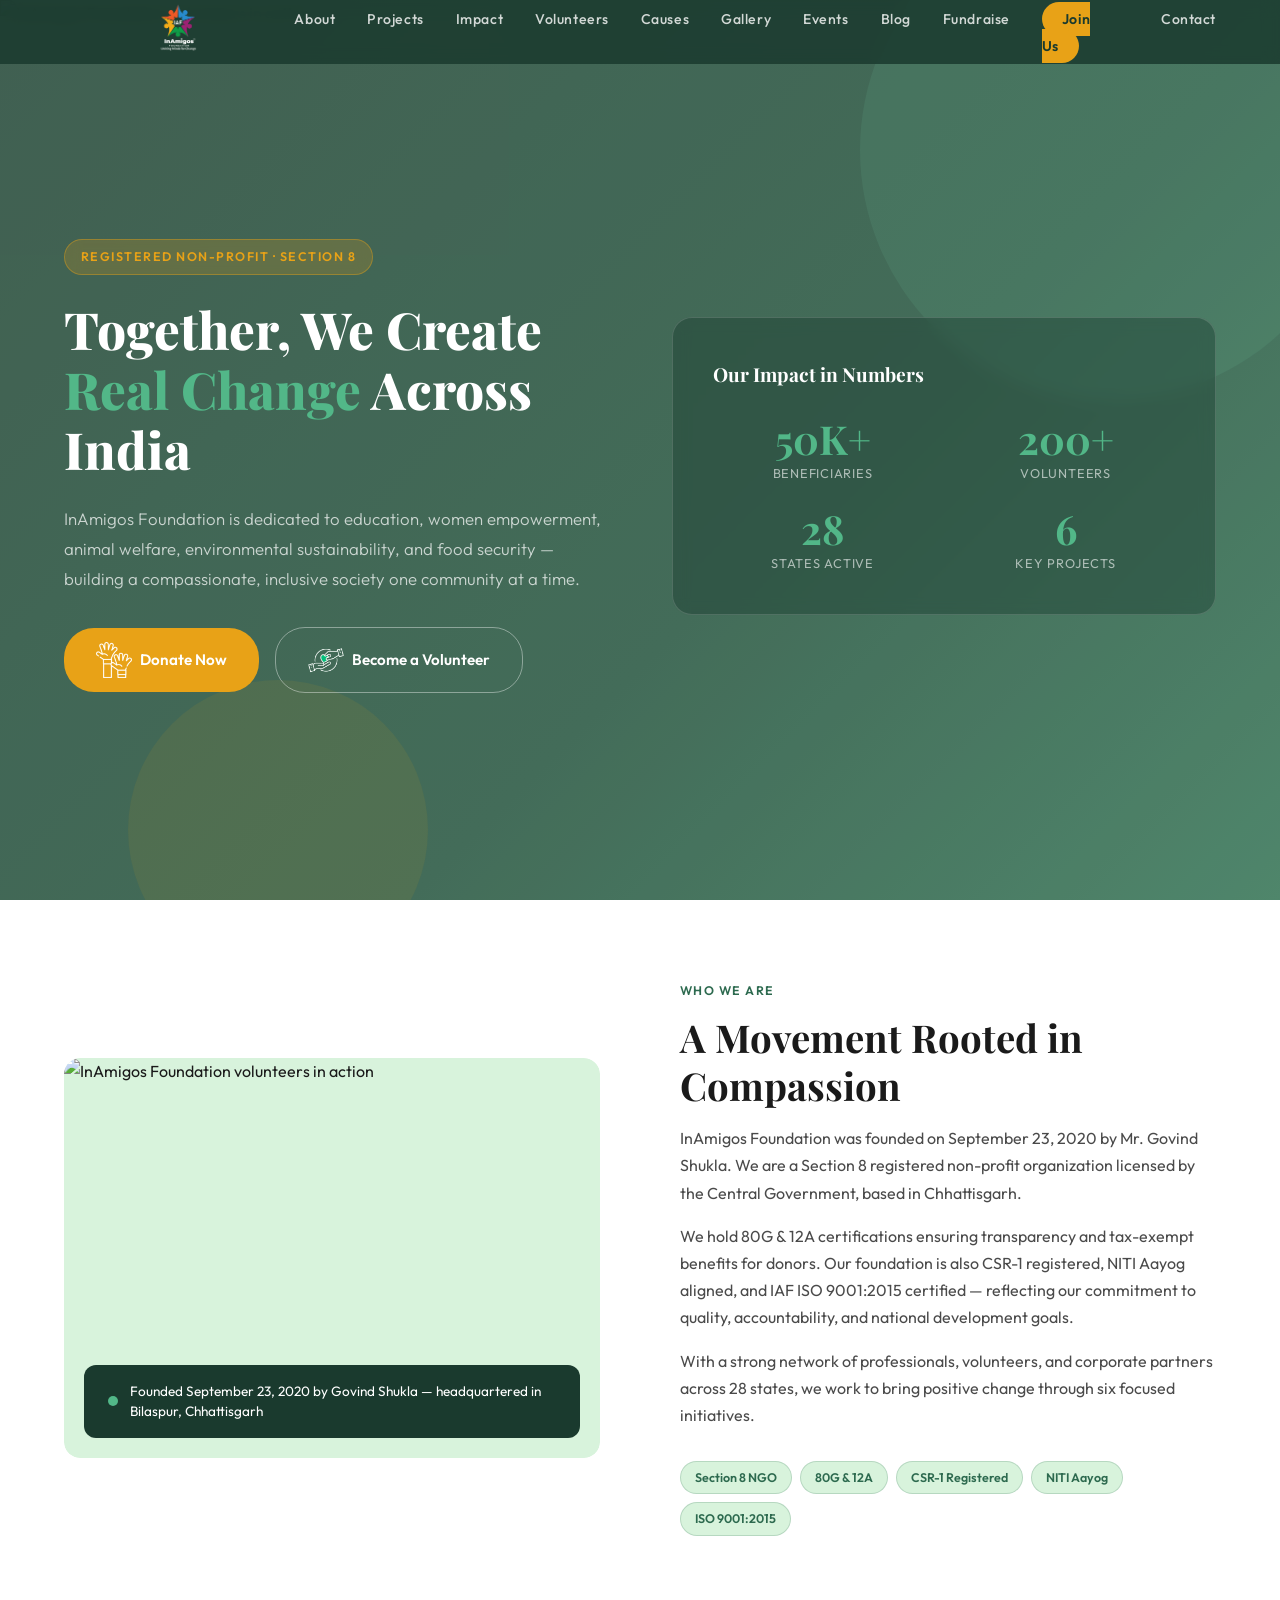
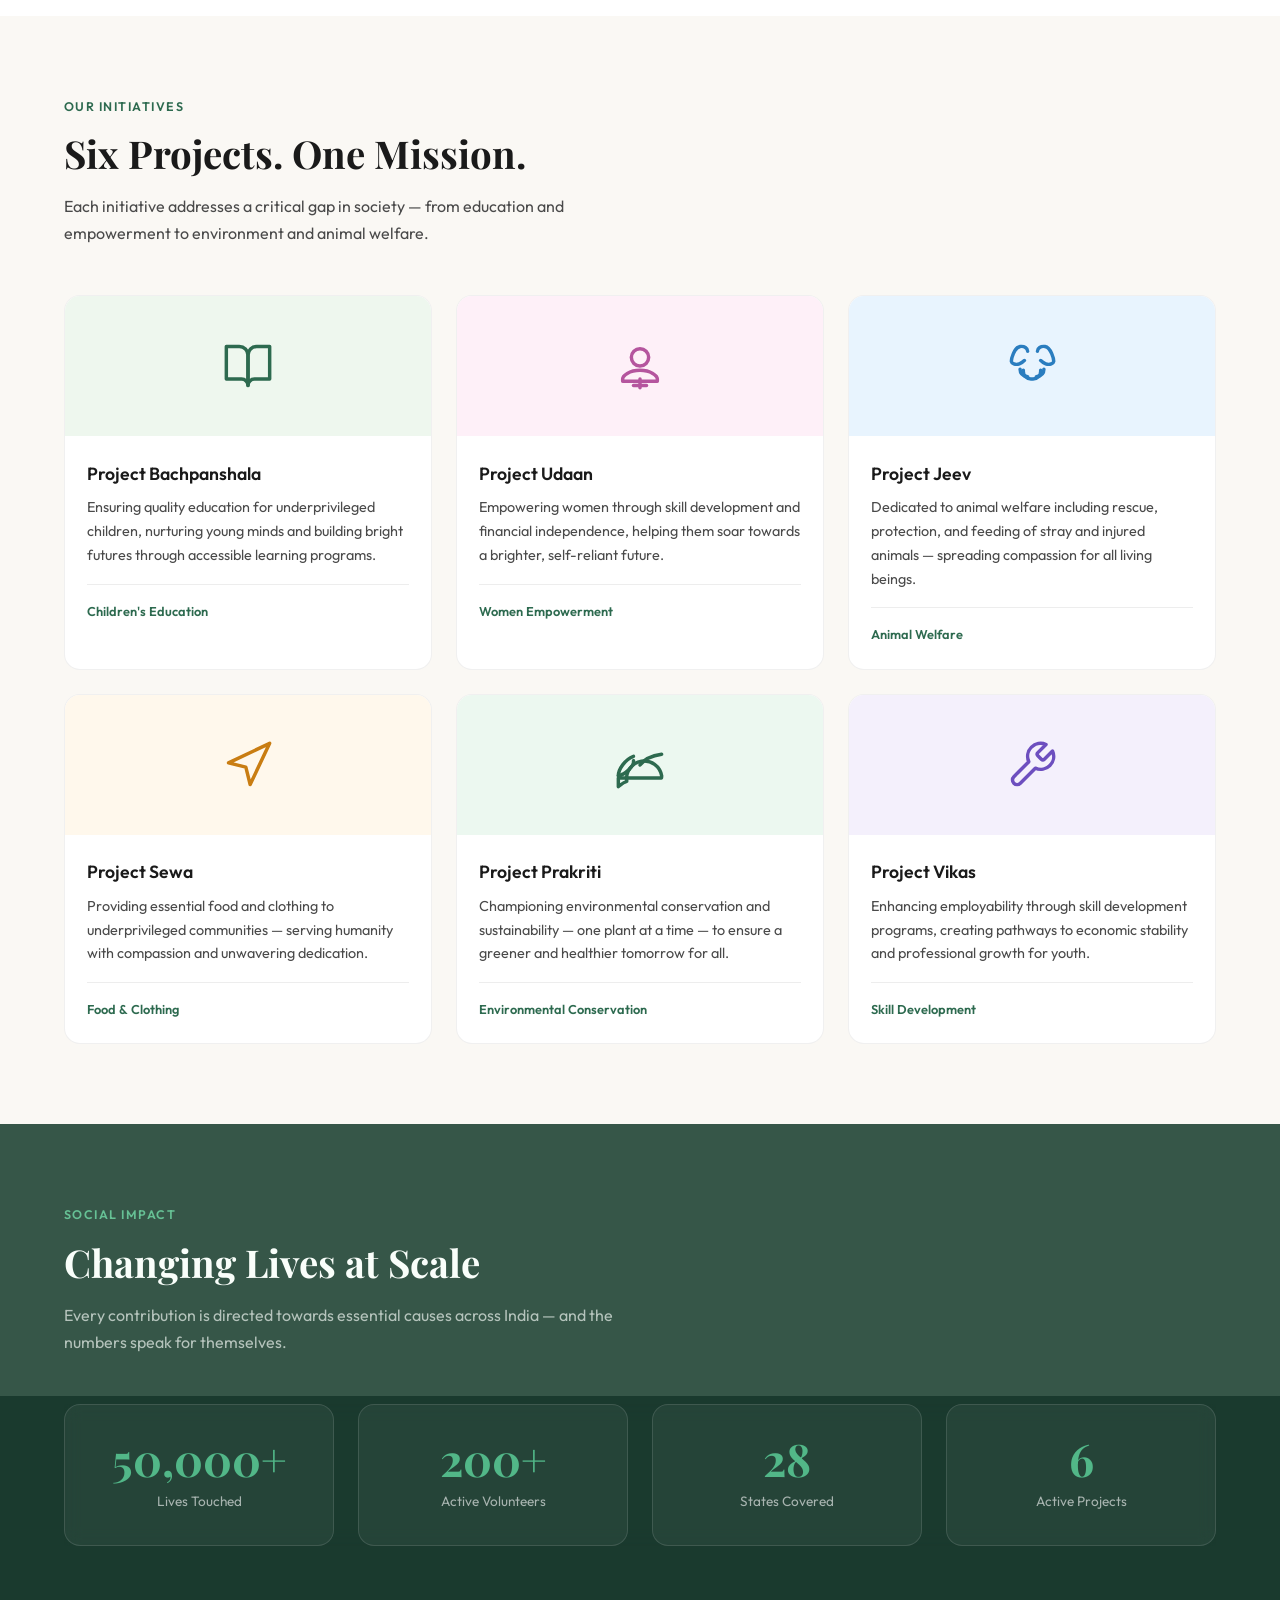
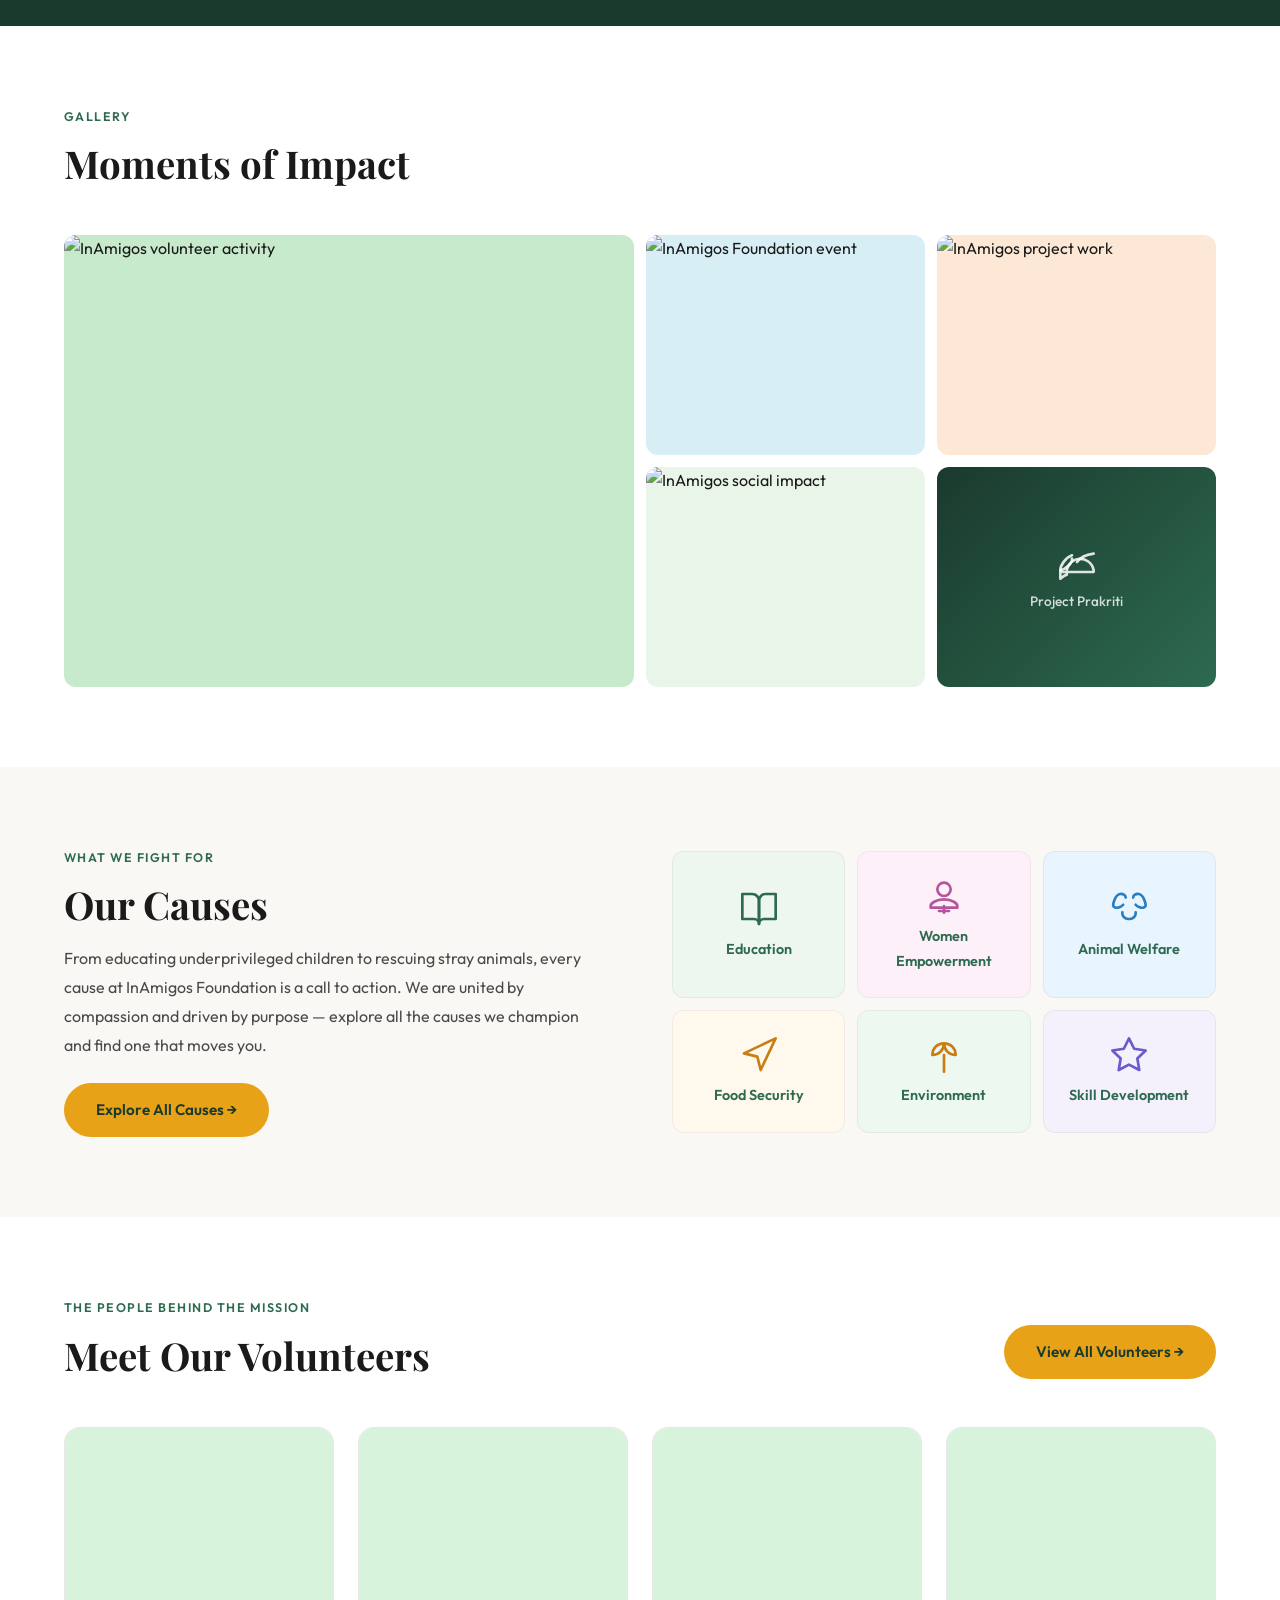
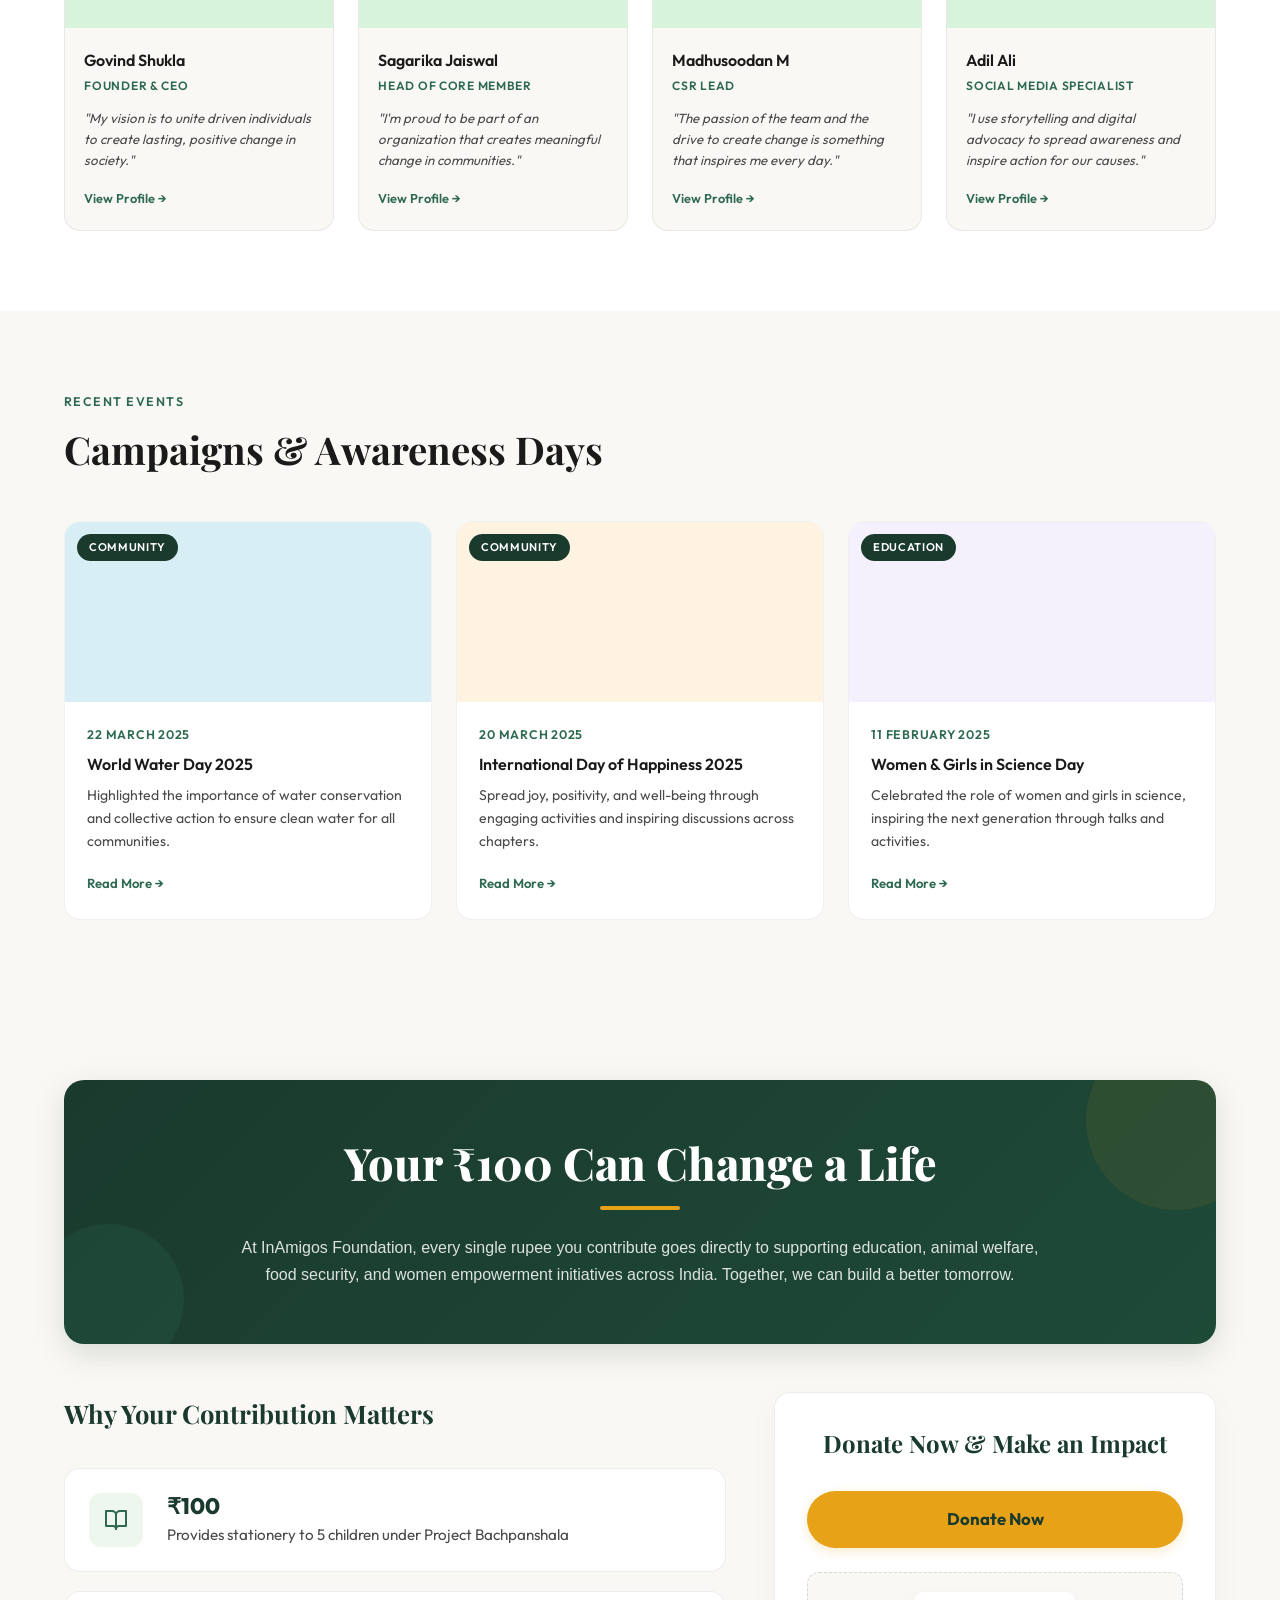
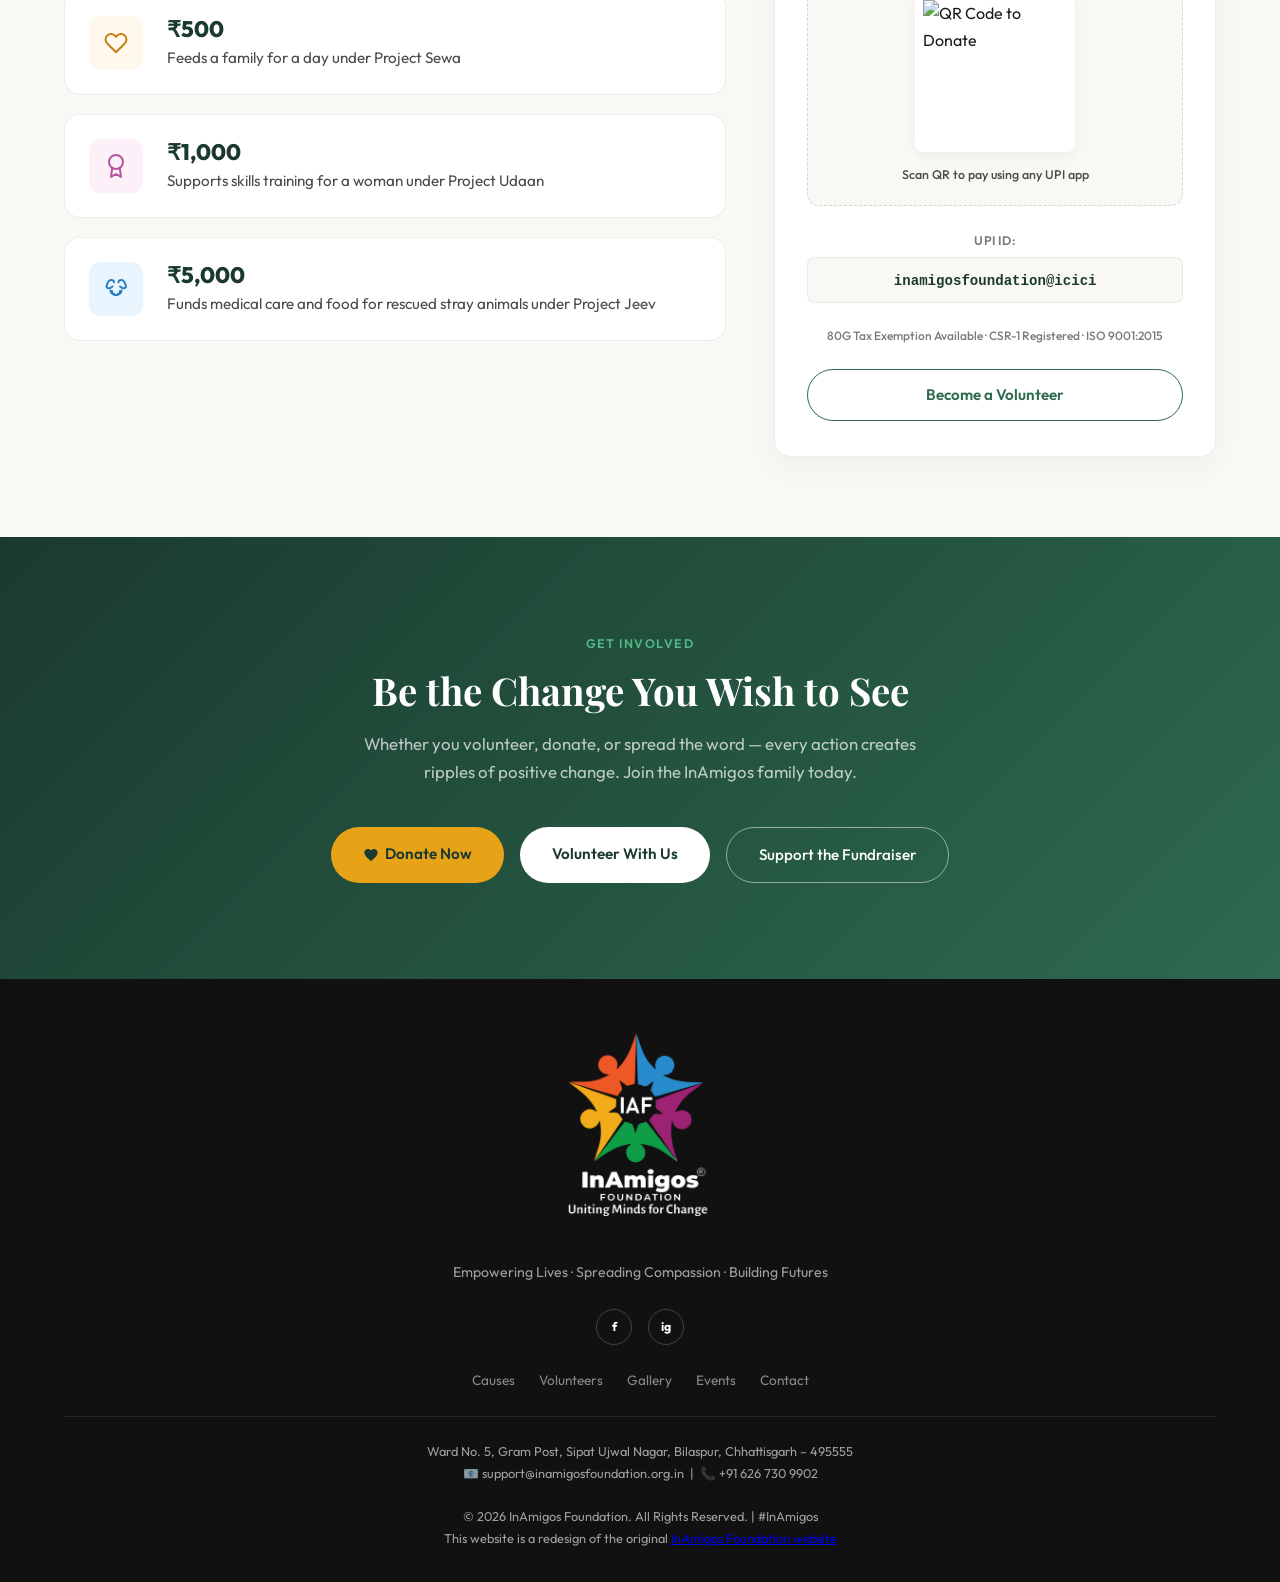
==== commit 1f249ddd: "Merge branch 'main' of https://github.com/bilal-rauf-dev/inamigos-foundation-webpage" ====
--- a/index.html
+++ b/index.html
@@ -485,7 +485,7 @@
           <div class="upi-box">
             <span class="upi-label">UPI ID:</span>
             <div class="upi-code-wrap">
-              <code>support@inamigosfoundation.org.in</code>
+              <code>inamigosfoundation@icici</code>
             </div>
           </div>
           
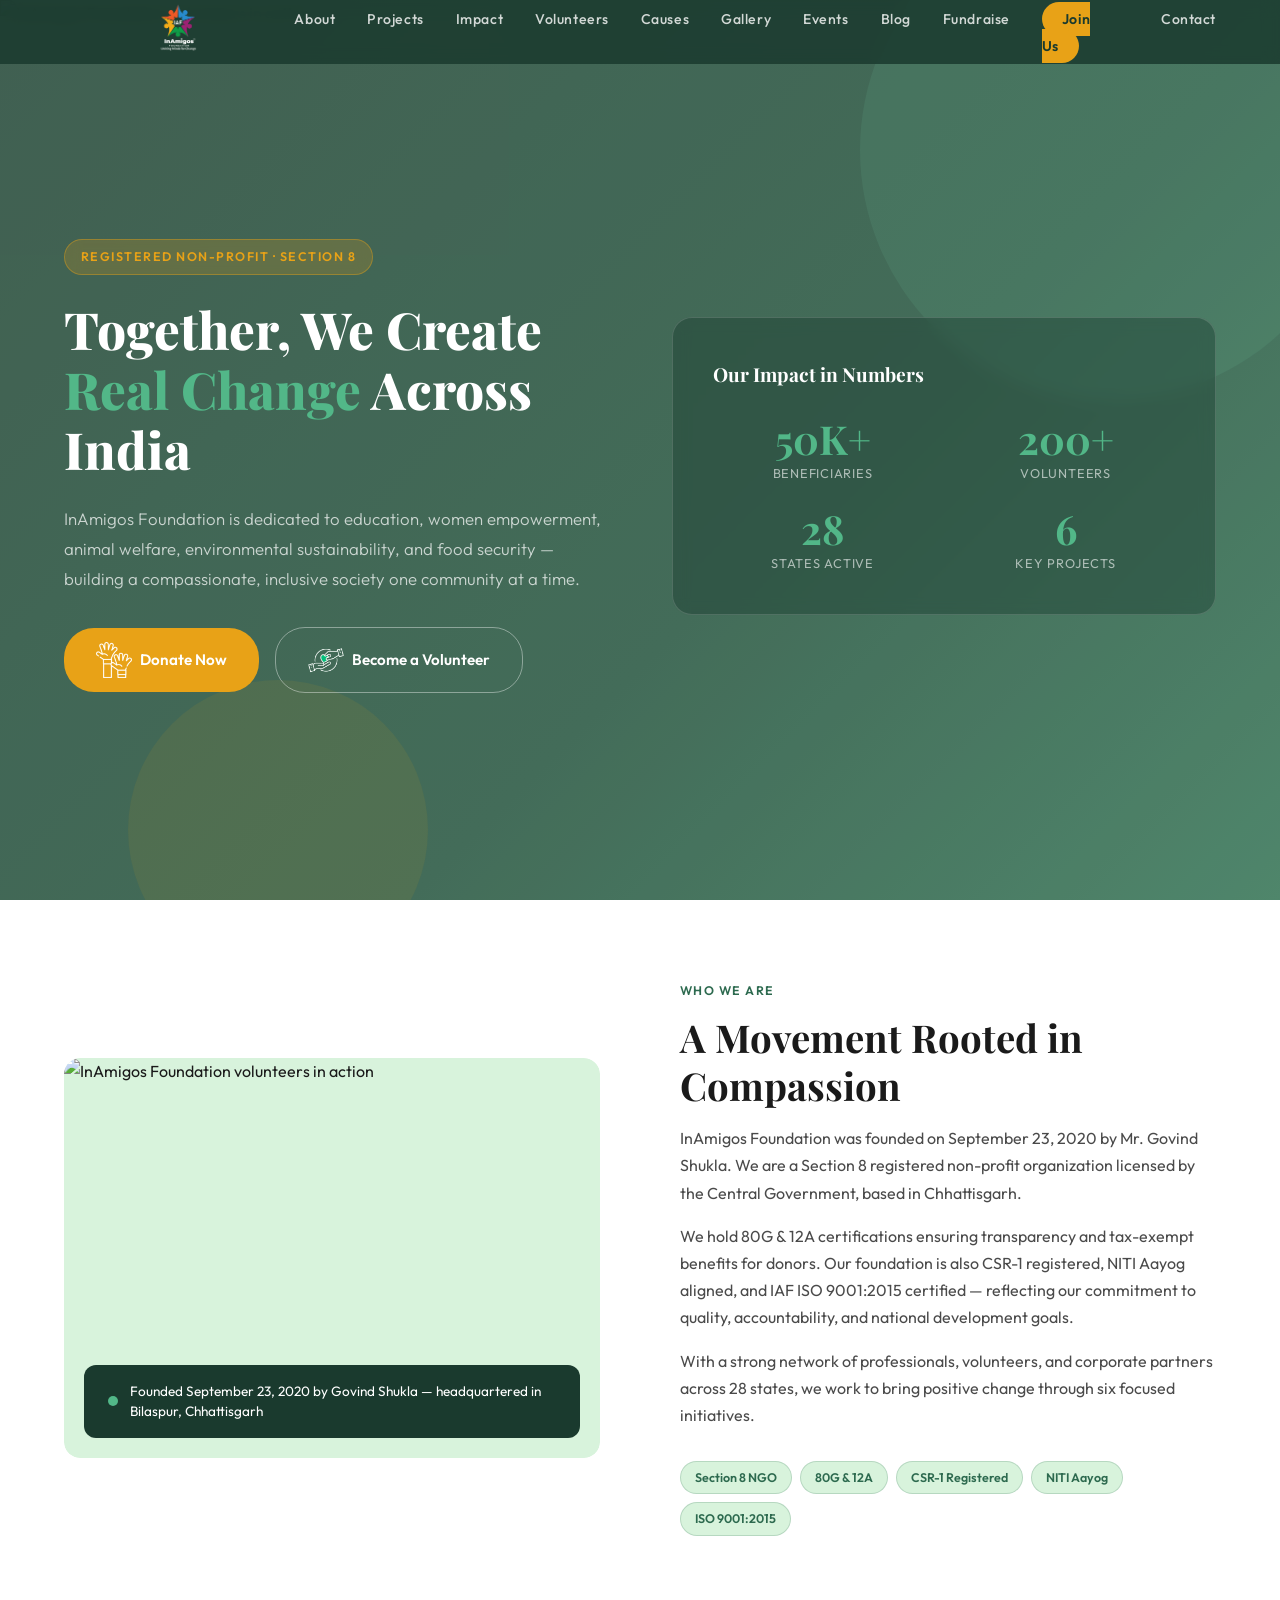
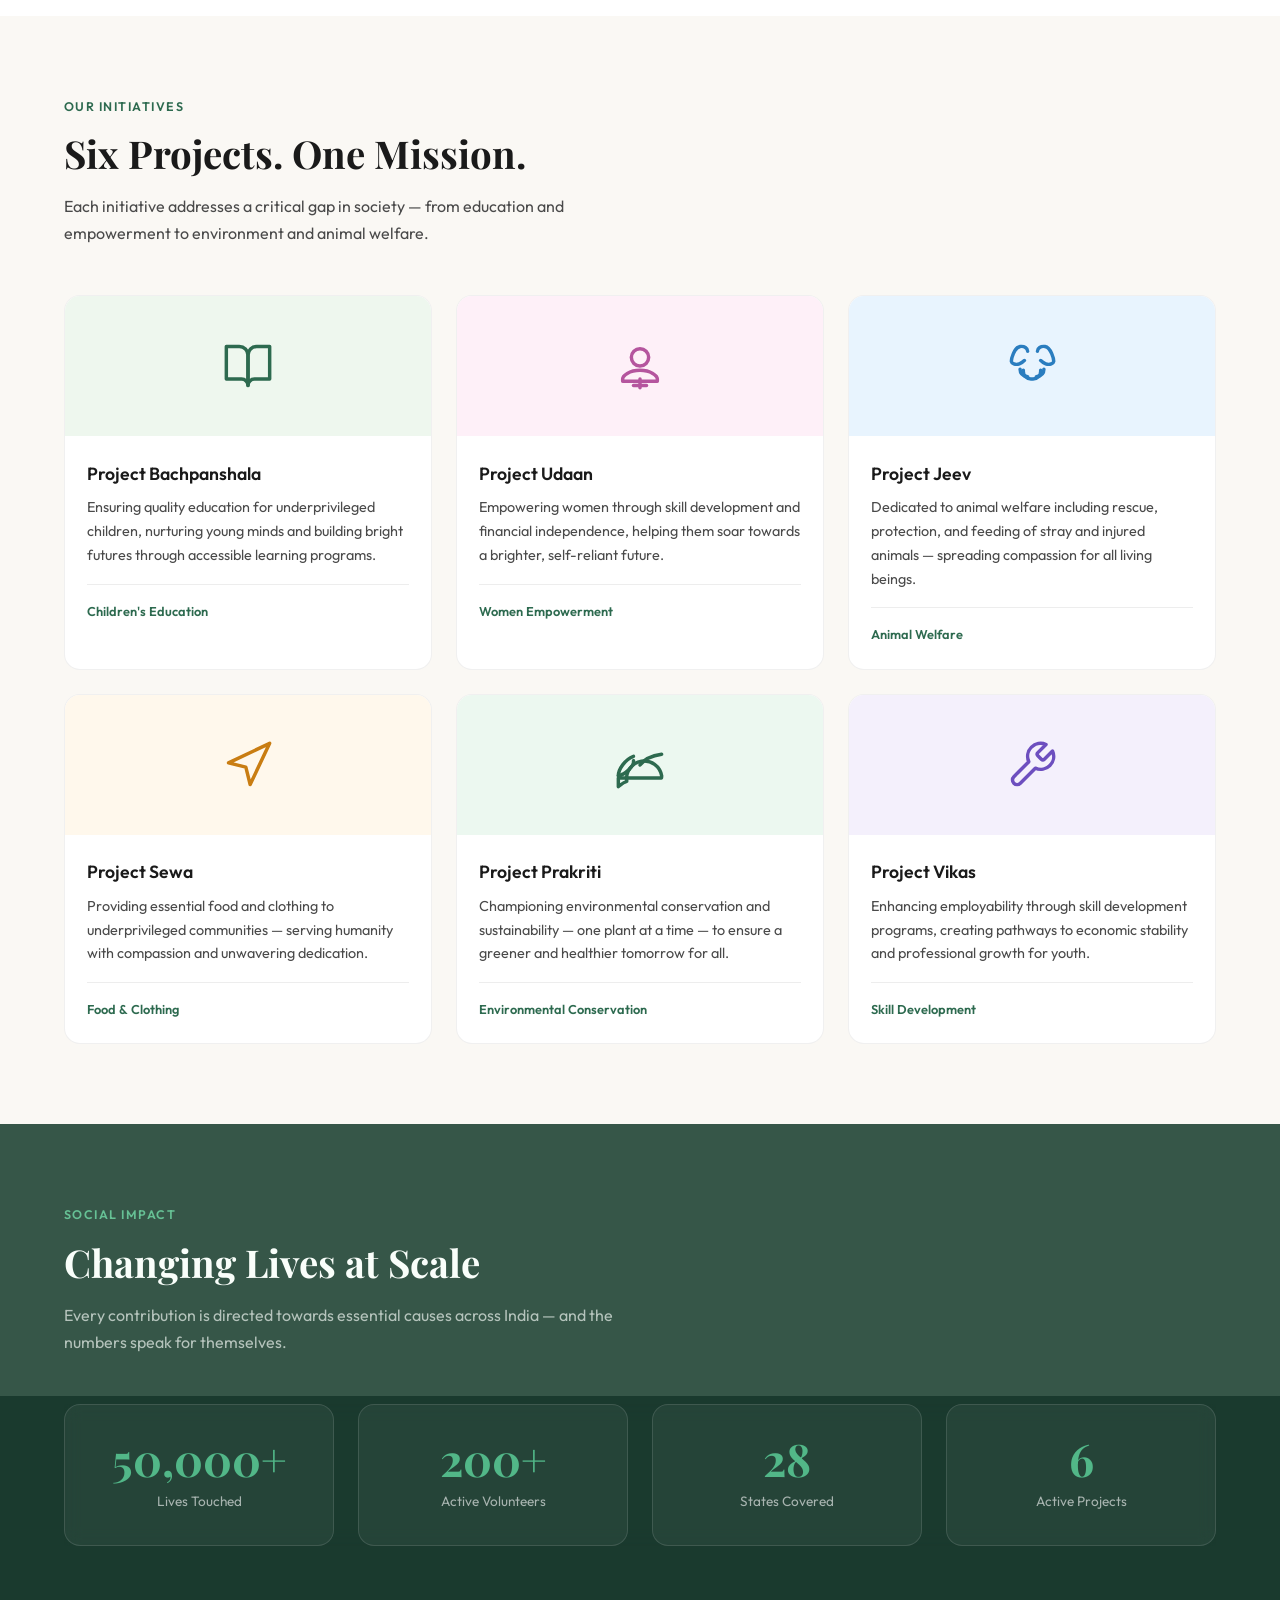
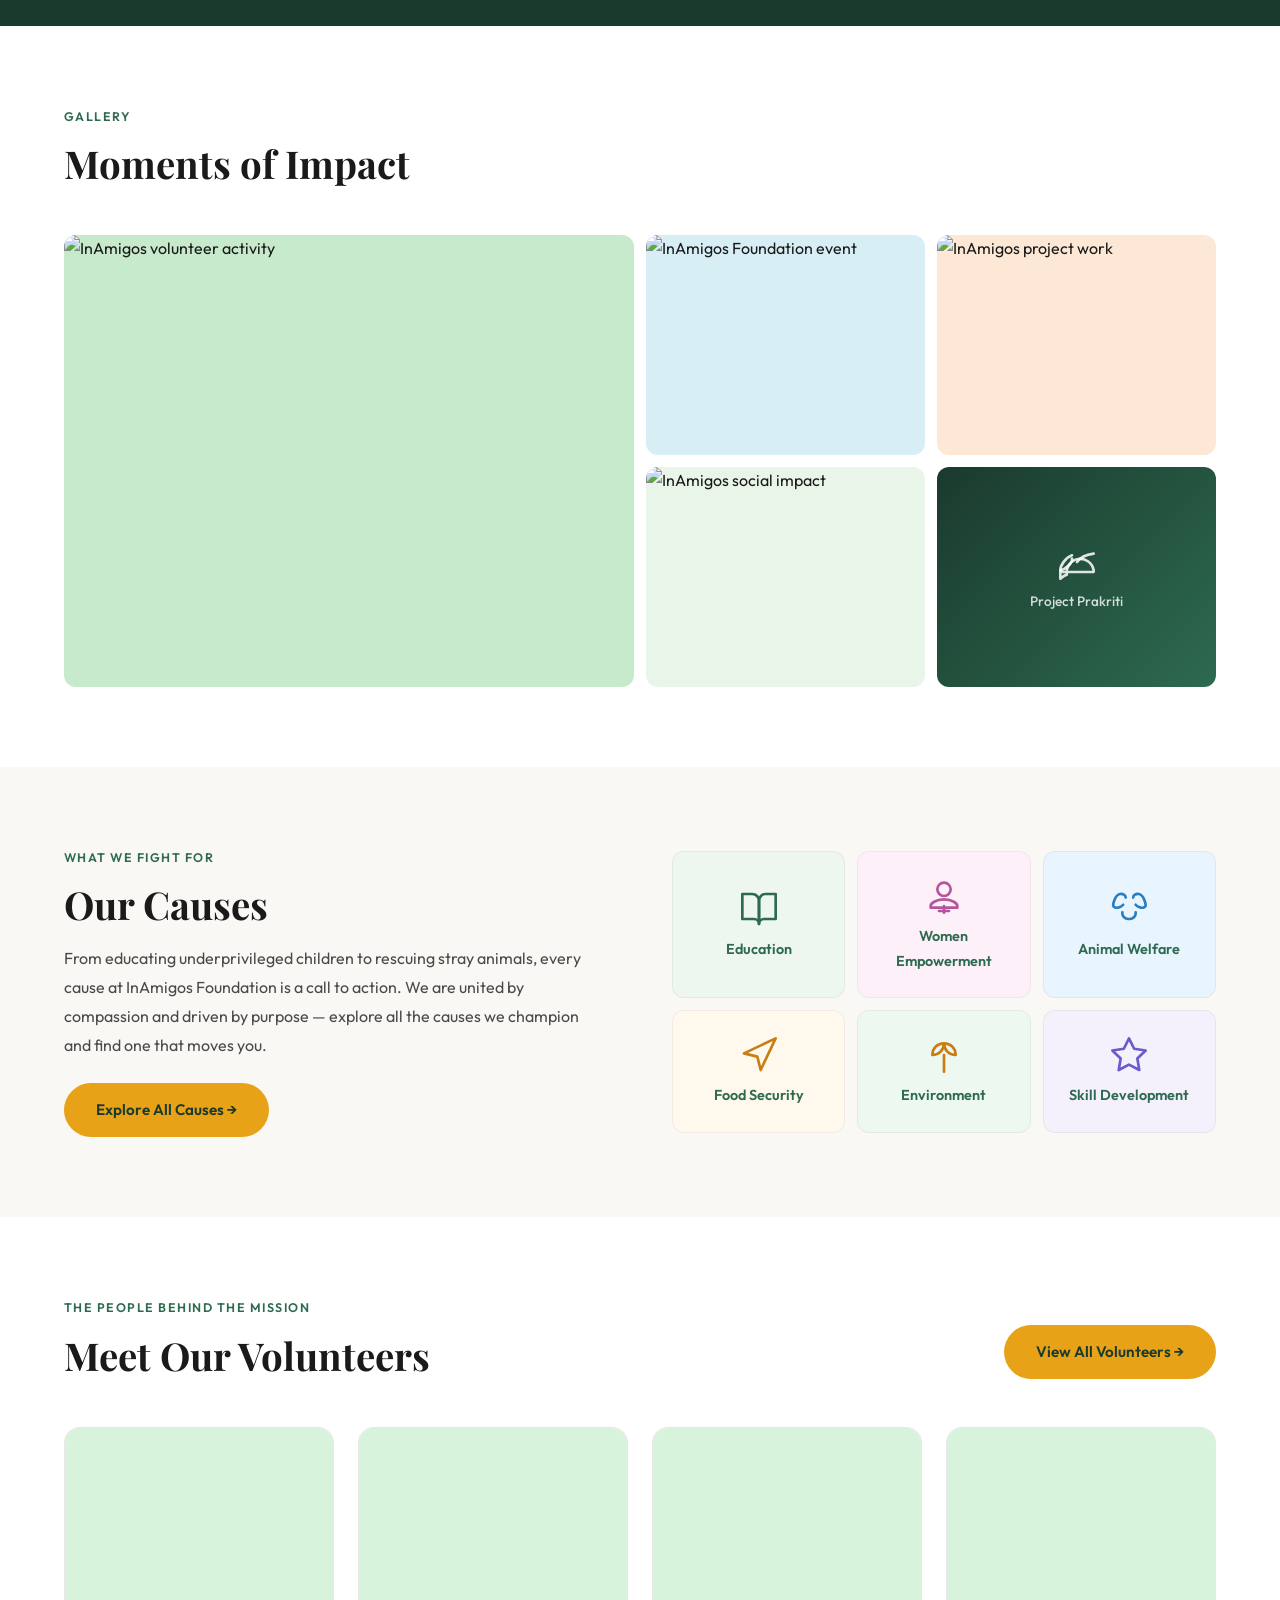
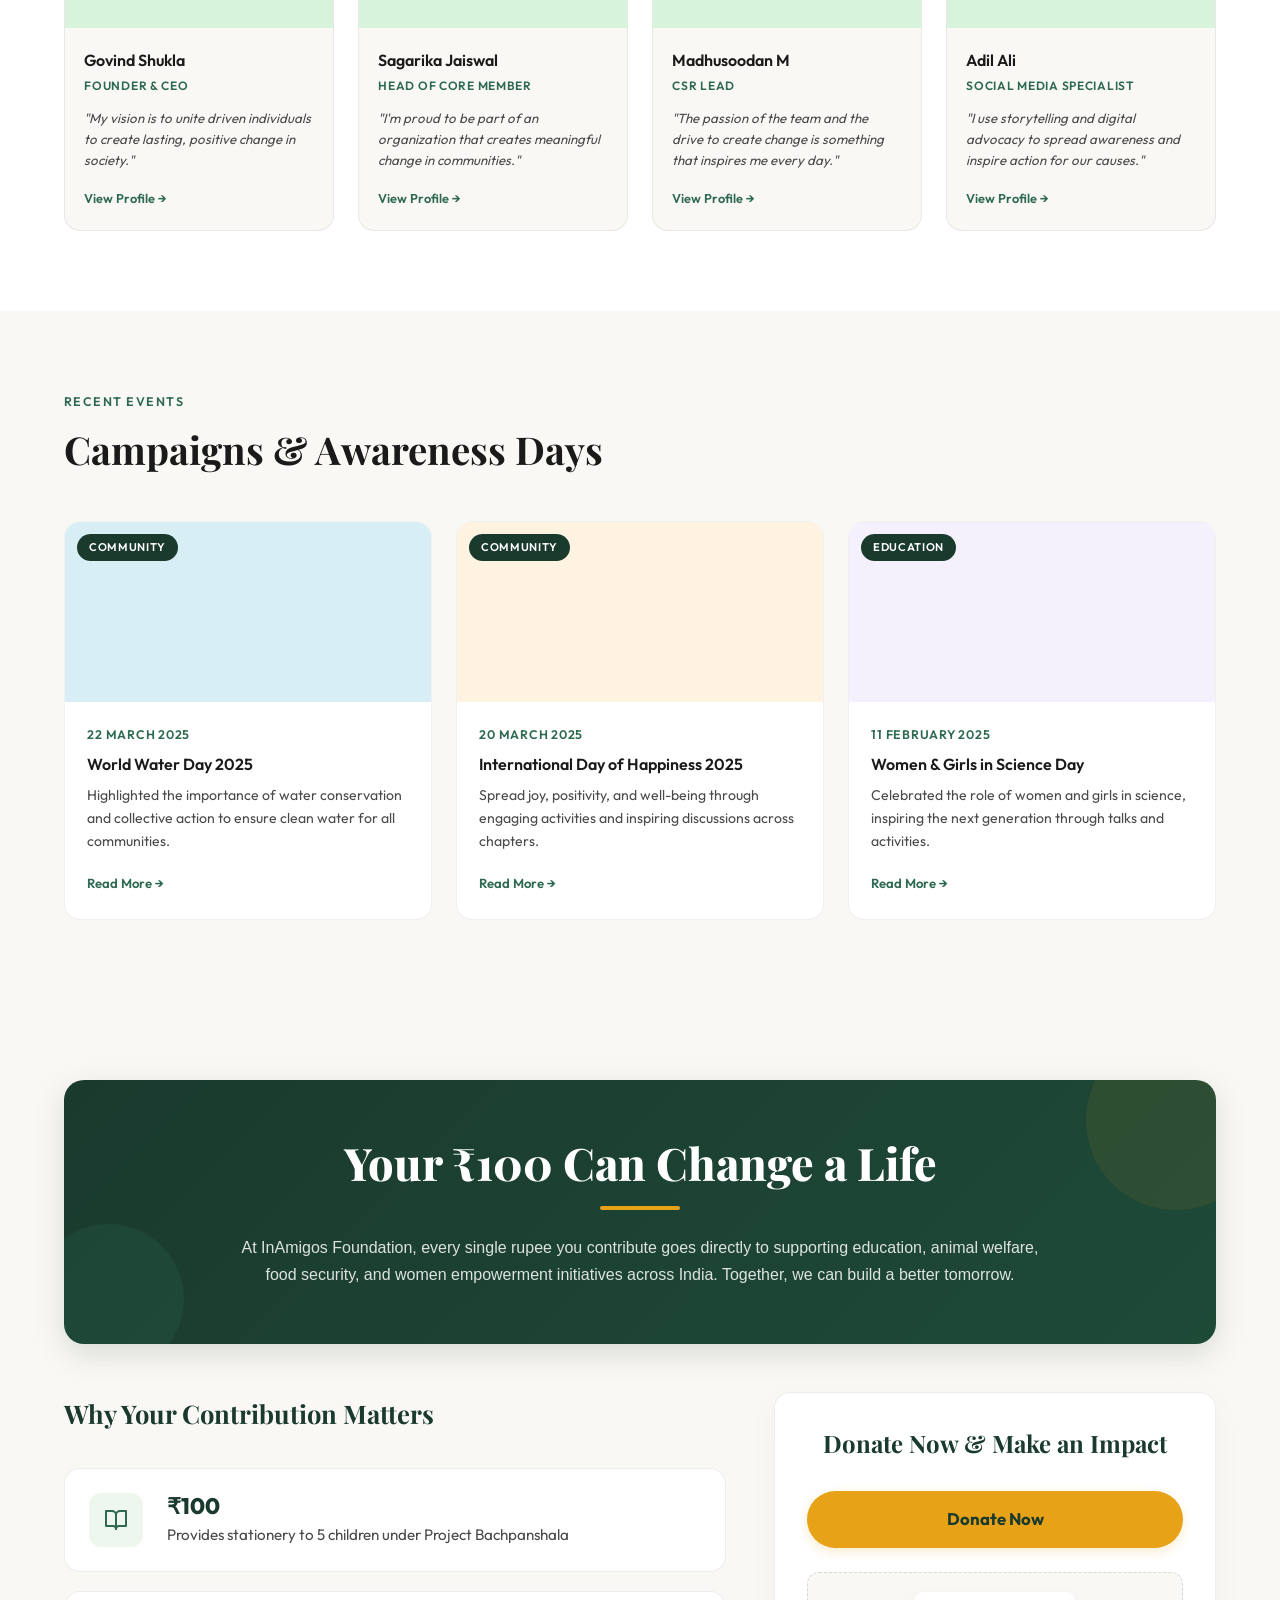
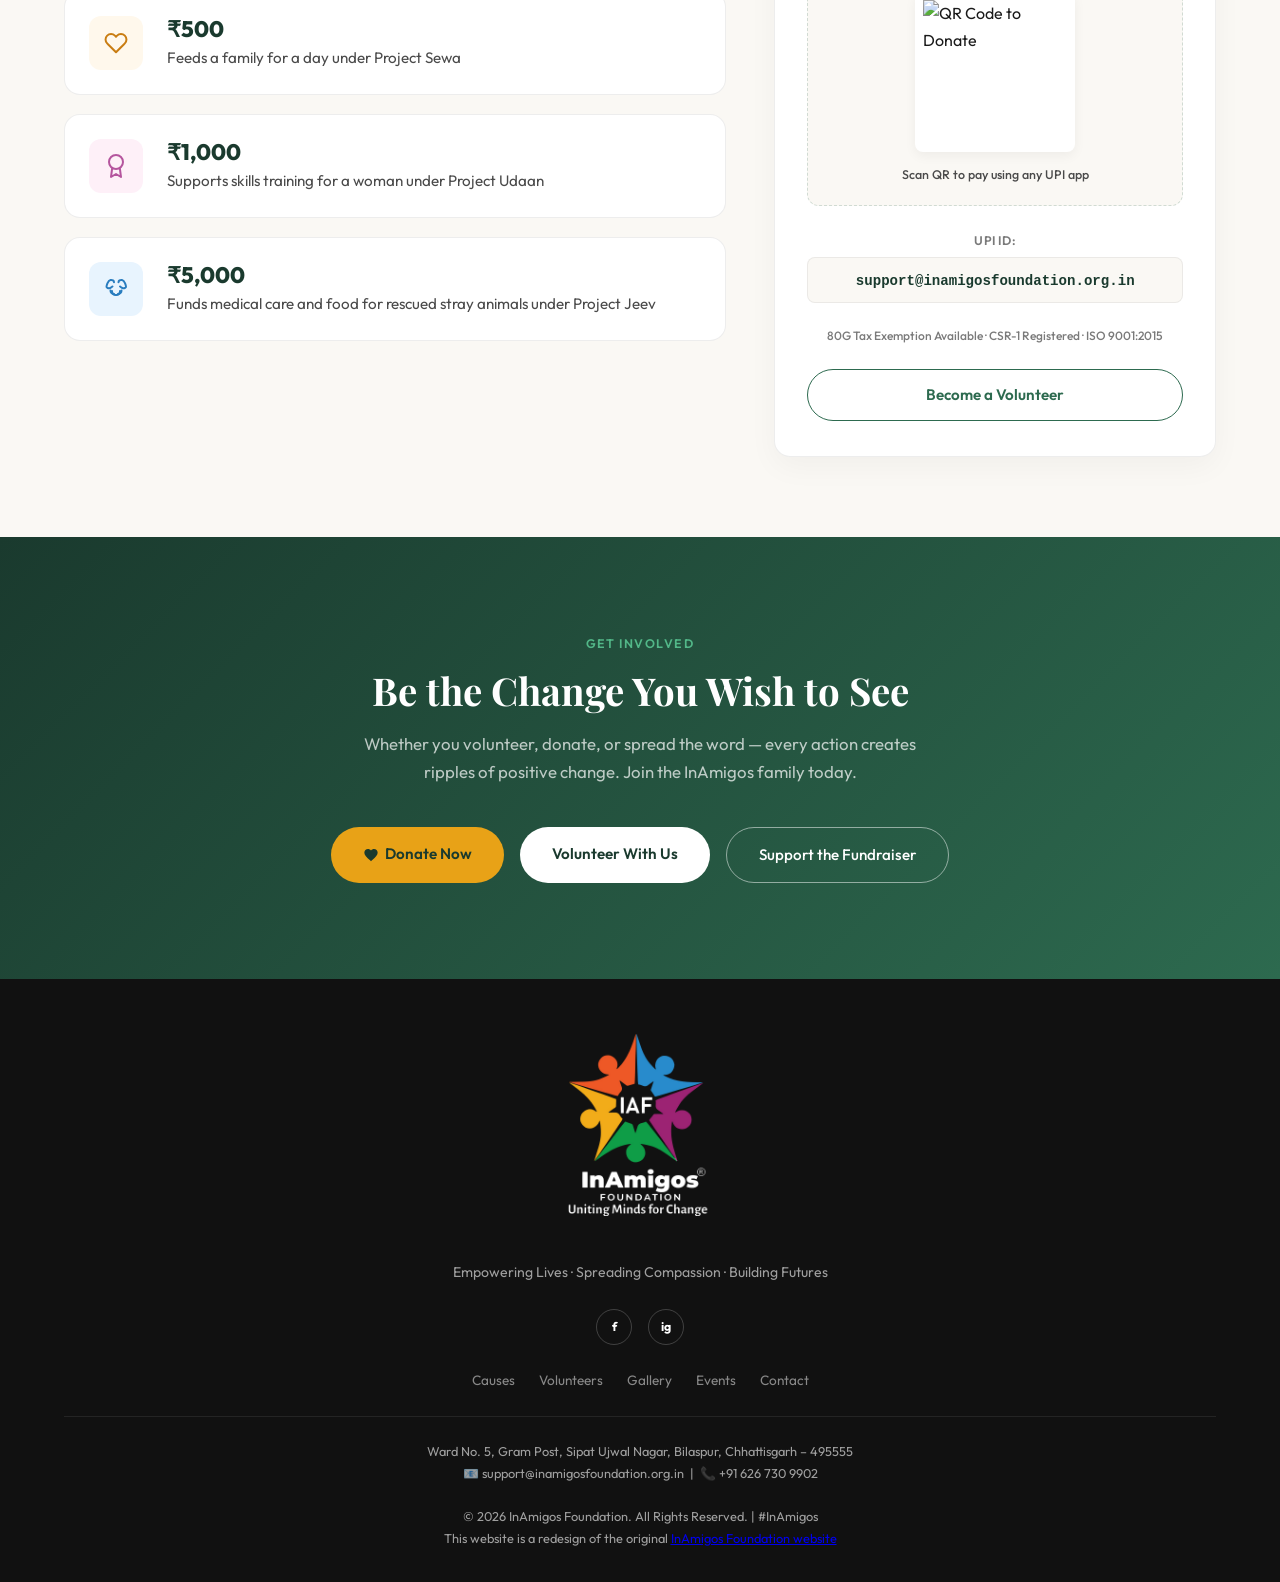
==== commit eb46161c: "Added disclaimer" ====
--- a/index.html
+++ b/index.html
@@ -485,7 +485,7 @@
           <div class="upi-box">
             <span class="upi-label">UPI ID:</span>
             <div class="upi-code-wrap">
-              <code>inamigosfoundation@icici</code>
+              <code>support@inamigosfoundation.org.in</code>
             </div>
           </div>
           
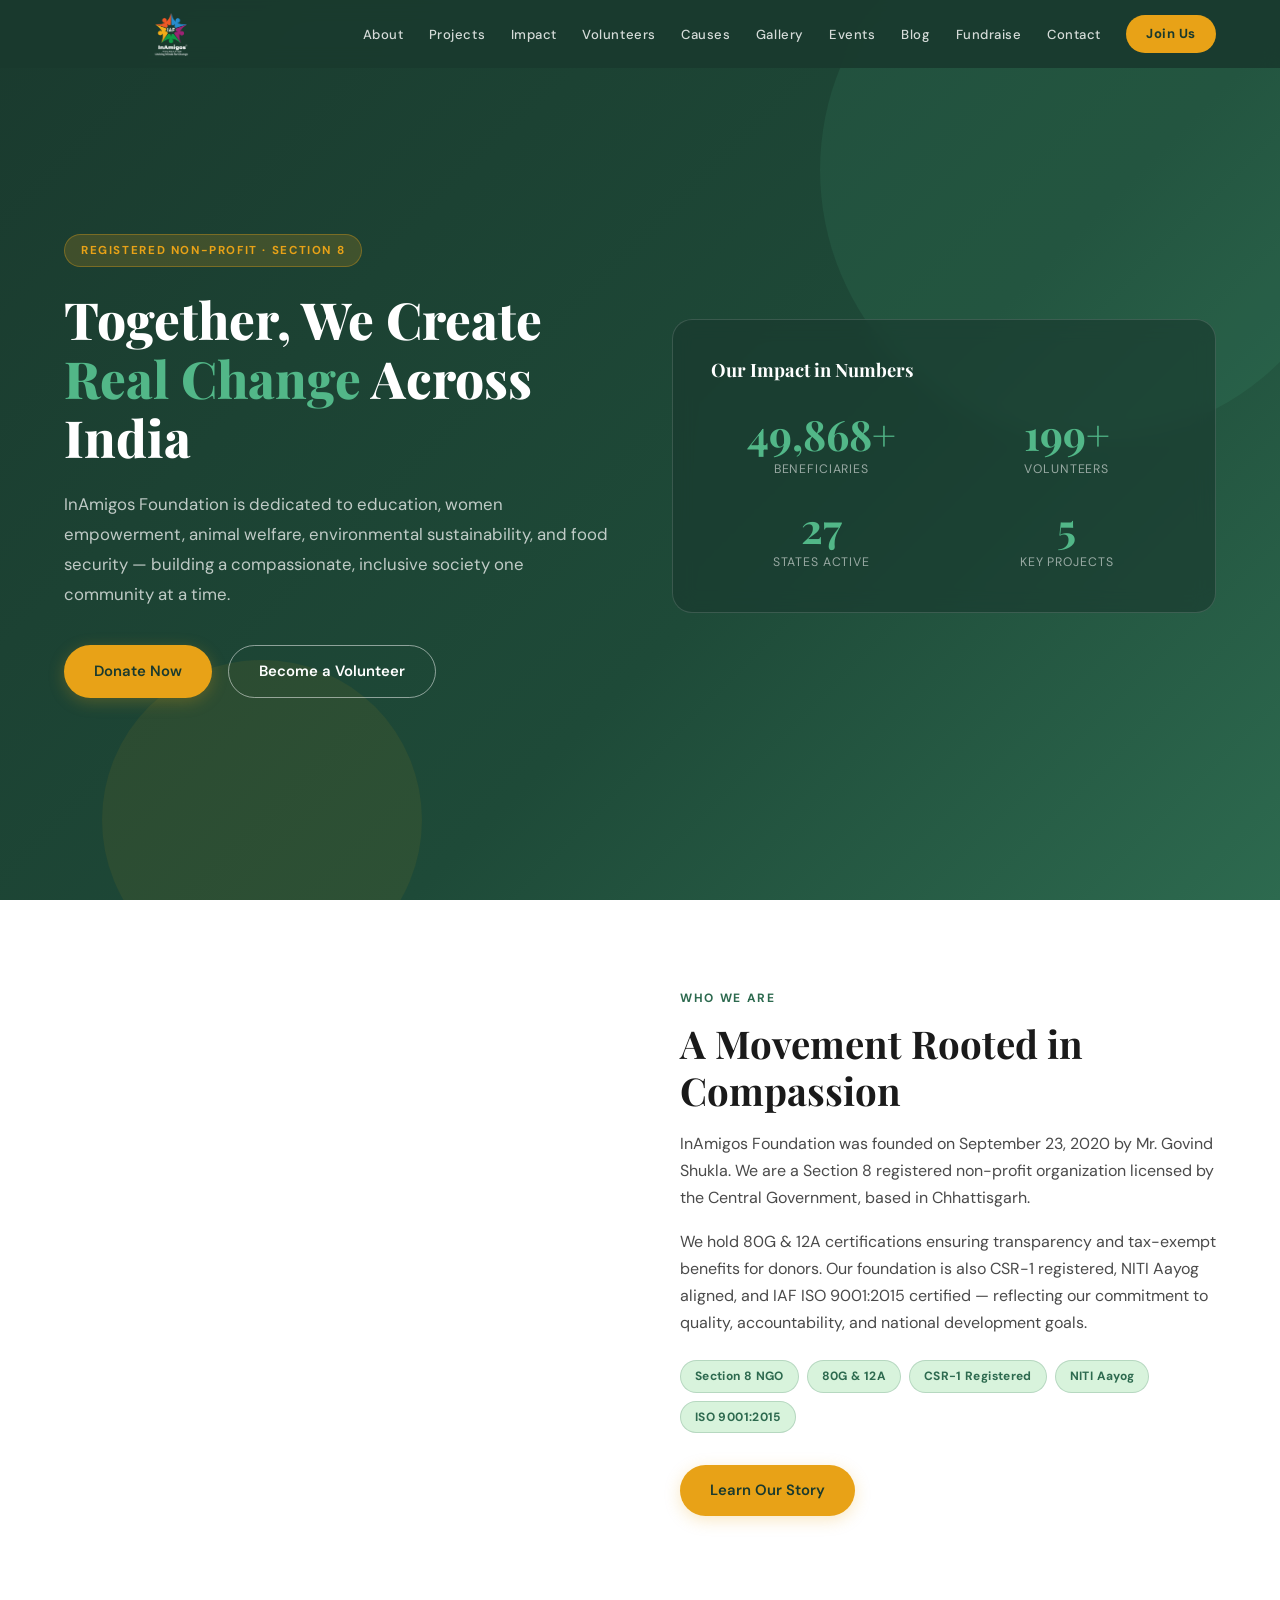
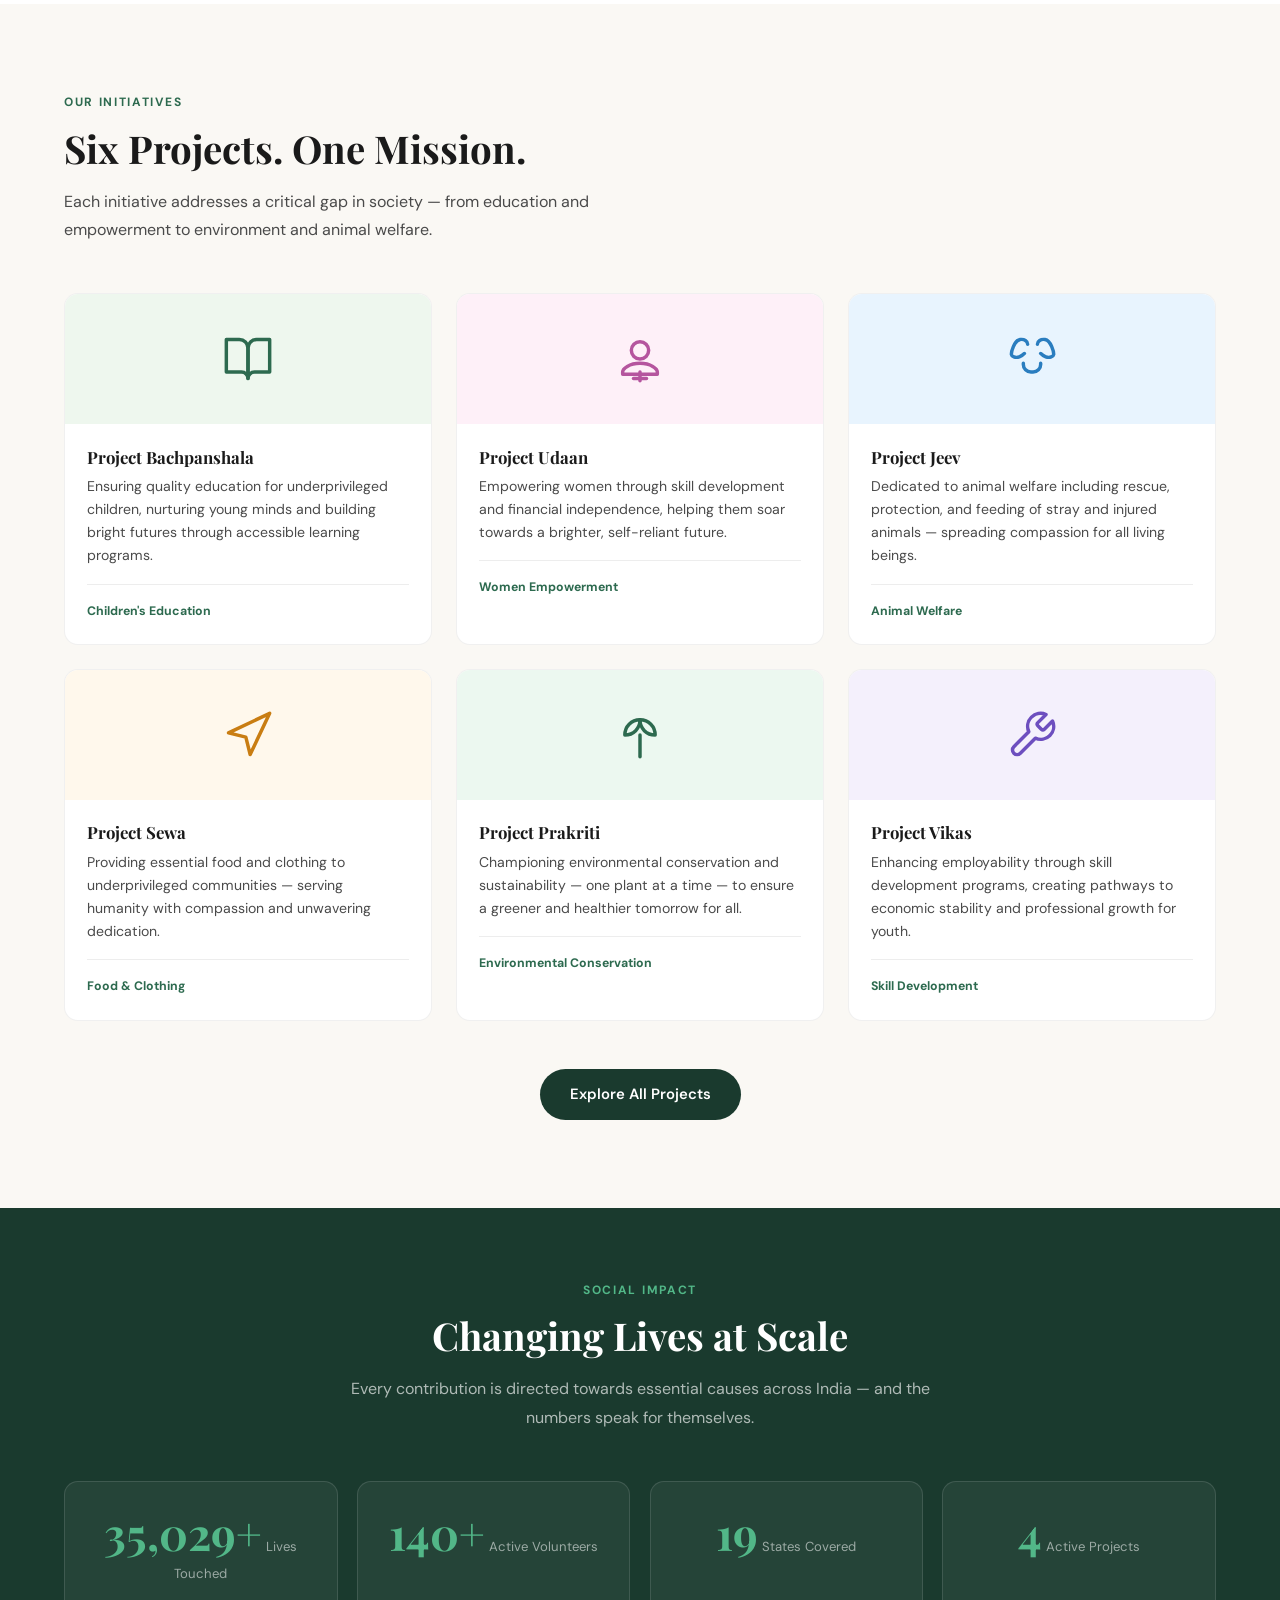
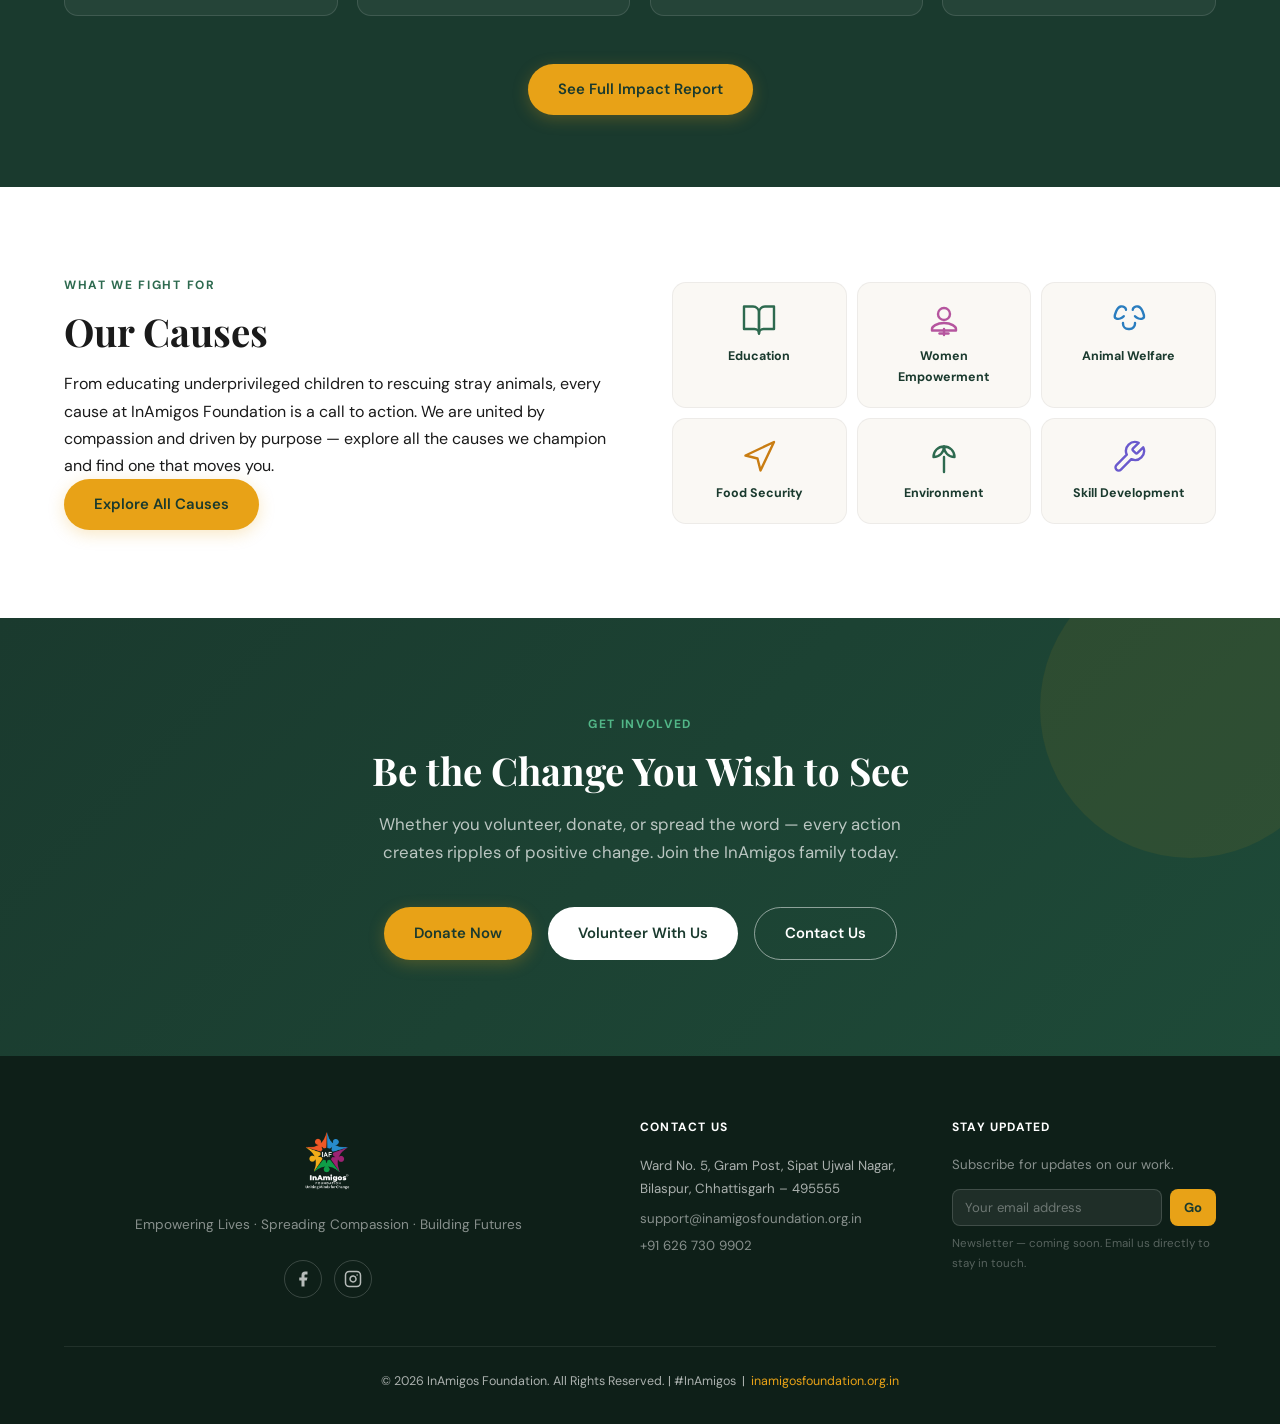
==== commit 9ff82b67: "Added more pages and working forms" ====
--- a/index.html
+++ b/index.html
@@ -4,62 +4,83 @@
 <meta charset="UTF-8">
 <meta name="viewport" content="width=device-width, initial-scale=1.0">
 <title>InAmigos Foundation – Creating Change Together</title>
+<meta name="description" content="InAmigos Foundation is a Section 8 registered NGO working across India on education, women empowerment, animal welfare, food security, environment, and skill development.">
+<meta property="og:title" content="InAmigos Foundation – Creating Change Together">
+<meta property="og:description" content="Empowering lives across 28 states through six focused initiatives. Join 200+ volunteers making real impact.">
+<meta property="og:image" content="https://inamigosfoundation.org.in/public/storage/settings/1738236437.jpg">
+<meta property="og:type" content="website">
+<link rel="preconnect" href="https://fonts.googleapis.com">
 <link rel="preconnect" href="https://fonts.gstatic.com" crossorigin>
-<link rel="preconnect" href="https://fonts.googleapis.com">
-<link href="https://fonts.googleapis.com/css2?family=Outfit:wght@100..900&family=Raleway:ital,wght@0,100..900;1,100..900&display=swap" rel="stylesheet">
-<link href="https://fonts.googleapis.com/css2?family=Outfit:wght@100..900&family=Playfair+Display:ital,wght@0,400..900;1,400..900&family=Raleway:ital,wght@0,100..900;1,100..900&display=swap" rel="stylesheet">
-<link rel="stylesheet" href="styles.css">
+<link href="https://fonts.googleapis.com/css2?family=DM+Sans:wght@300;400;500;600;700&family=Playfair+Display:ital,wght@0,400;0,700;0,800;1,400&display=swap" rel="stylesheet">
+<link rel="stylesheet" href="css/styles.css">
 </head>
 <body>
 
-<!-- NAV -->
-<nav>
-  <a href="https://inamigosfoundation.org.in/" class="nav-logo"><img src="logo_wt.png" alt="InAmigos Foundation"></a>
-  <ul>
-    <li><a href="#about">About</a></li>
-    <li><a href="#projects">Projects</a></li>
-    <li><a href="#impact">Impact</a></li>
-    <li><a href="https://inamigosfoundation.org.in/volunteers" target="_parent">Volunteers</a></li>
-    <li><a href="https://inamigosfoundation.org.in/causes" target="_parent">Causes</a></li>
-    <li><a href="#gallery" target="_parent">Gallery</a></li>
-    <li><a href="#events">Events</a></li>
-    <li><a href="https://inamigosfoundation.org.in/blog" target="_parent">Blog</a></li>
-    <li><a href="#fundraise">Fundraise</a></li>
-    <li><a href="#join" class="nav-cta">Join Us</a></li>
-    <li><a href="mailto:support@inamigosfoundation.org.in">Contact</a></li>
-  </ul>
+<!-- NAVBAR -->
+<nav id="navbar">
+  <div class="nav-inner">
+    <a href="index.html" class="nav-logo">
+      <img src="logo_wt.png" alt="InAmigos Foundation">
+    </a>
+    <button class="hamburger" id="hamburger" aria-label="Open navigation menu" aria-expanded="false">
+      <svg width="26" height="26" viewBox="0 0 24 24" fill="none" stroke="white" stroke-width="2" stroke-linecap="round"><line x1="3" y1="6" x2="21" y2="6"/><line x1="3" y1="12" x2="21" y2="12"/><line x1="3" y1="18" x2="21" y2="18"/></svg>
+    </button>
+    <ul class="nav-links" id="nav-links" role="list">
+      <button class="nav-close" id="nav-close" aria-label="Close navigation menu">
+        <svg width="24" height="24" viewBox="0 0 24 24" fill="none" stroke="white" stroke-width="2" stroke-linecap="round"><line x1="18" y1="6" x2="6" y2="18"/><line x1="6" y1="6" x2="18" y2="18"/></svg>
+      </button>
+      <li><a href="about.html">About</a></li>
+      <li><a href="projects.html">Projects</a></li>
+      <li><a href="impact.html">Impact</a></li>
+      <li><a href="volunteers.html">Volunteers</a></li>
+      <li><a href="causes.html">Causes</a></li>
+      <li><a href="gallery.html">Gallery</a></li>
+      <li><a href="events.html">Events</a></li>
+      <li><a href="blog.html">Blog</a></li>
+      <li><a href="fundraise.html">Fundraise</a></li>
+      <li><a href="contact.html">Contact</a></li>
+      <li><a href="join-us.html" class="nav-cta-link" style="
+    display: flex;
+    justify-content: center;
+">Join Us</a></li>
+    </ul>
+  </div>
 </nav>
+<div class="nav-overlay" id="nav-overlay"></div>
 
 <!-- HERO -->
-<section class="hero">
-  <img src="https://inamigosfoundation.org.in/public/storage/settings/1738236437.jpg" alt="InAmigos Foundation volunteers in action" class="hero-img" onerror="this.style.background='#d8f3dc';this.style.minHeight='400px';this.removeAttribute('src');"/>
-  <div class="hero-inner">
-    <div>
+<section class="home-hero">
+  <img src="https://inamigosfoundation.org.in/public/storage/settings/1738236437.jpg"
+       alt="InAmigos Foundation volunteers in action"
+       class="home-hero-bg"
+       onerror="this.style.display='none'">
+  <div class="home-hero-inner">
+    <div class="hero-text-col reveal">
       <div class="hero-badge">Registered Non-Profit · Section 8</div>
       <h1>Together, We Create <em>Real Change</em> Across India</h1>
-      <p>InAmigos Foundation is dedicated to education, women empowerment, animal welfare, environmental sustainability, and food security — building a compassionate, inclusive society one community at a time.</p>
+      <p class="hero-text">InAmigos Foundation is dedicated to education, women empowerment, animal welfare, environmental sustainability, and food security — building a compassionate, inclusive society one community at a time.</p>
       <div class="hero-btns">
-        <a href="https://rzp.io/l/kWQ87HP" class="btn-primary" target="_blank"><img src="volunteer.png" alt="Become A Volunteer">Donate Now</a>
-        <a href="https://forms.gle/AB4c1hLaDDmtrKGU7" class="btn-outline" target="_blank"><img src="donate.png" alt="Donate Us">Become a Volunteer</a>
-      </div>
-    </div>
-    <div class="hero-stats">
+        <a href="fundraise.html" class="btn btn-gold">Donate Now</a>
+        <a href="join-us.html" class="btn btn-outline-white">Become a Volunteer</a>
+      </div>
+    </div>
+    <div class="hero-stats-card reveal reveal-delay-2">
       <h3>Our Impact in Numbers</h3>
       <div class="stats-grid">
         <div class="stat-item">
-          <div class="stat-num">50K+</div>
+          <div class="stat-num" data-count="50000" data-suffix="+" data-prefix="">50K+</div>
           <div class="stat-label">Beneficiaries</div>
         </div>
         <div class="stat-item">
-          <div class="stat-num">200+</div>
+          <div class="stat-num" data-count="200" data-suffix="+">200+</div>
           <div class="stat-label">Volunteers</div>
         </div>
         <div class="stat-item">
-          <div class="stat-num">28</div>
+          <div class="stat-num" data-count="28">28</div>
           <div class="stat-label">States Active</div>
         </div>
         <div class="stat-item">
-          <div class="stat-num">6</div>
+          <div class="stat-num" data-count="6">6</div>
           <div class="stat-label">Key Projects</div>
         </div>
       </div>
@@ -67,453 +88,207 @@
   </div>
 </section>
 
-<!-- ABOUT -->
-<section class="about" id="about">
+<!-- ABOUT TEASER -->
+<section class="about-teaser">
   <div class="section-inner">
-    <div class="about-inner">
-      <div class="about-img">
-        <img 
-          src="https://inamigosfoundation.org.in/public/storage/gallery/1743051449.jpg" 
-          alt="InAmigos Foundation volunteers in action"
-          class="about-img-main"
-          onerror="this.style.background='#d8f3dc';this.style.minHeight='400px';this.removeAttribute('src');"
-        />
-        <div class="about-img-overlay">
+    <div class="about-teaser-inner">
+      <div class="about-img-wrap reveal">
+        <img src="https://inamigosfoundation.org.in/public/storage/gallery/1743051449.jpg"
+             alt="InAmigos Foundation volunteers working together"
+             onerror="this.parentElement.style.background='#d8f3dc'; this.style.display='none'">
+        <div class="about-img-caption">
           <div class="dot"></div>
           <p>Founded September 23, 2020 by Govind Shukla — headquartered in Bilaspur, Chhattisgarh</p>
         </div>
       </div>
-      <div class="about-text">
+      <div class="reveal reveal-delay-2">
         <span class="section-tag">Who We Are</span>
         <h2 class="section-title">A Movement Rooted in Compassion</h2>
-        <p>InAmigos Foundation was founded on September 23, 2020 by Mr. Govind Shukla. We are a Section 8 registered non-profit organization licensed by the Central Government, based in Chhattisgarh.</p>
-        <p>We hold 80G &amp; 12A certifications ensuring transparency and tax-exempt benefits for donors. Our foundation is also CSR-1 registered, NITI Aayog aligned, and IAF ISO 9001:2015 certified — reflecting our commitment to quality, accountability, and national development goals.</p>
-        <p>With a strong network of professionals, volunteers, and corporate partners across 28 states, we work to bring positive change through six focused initiatives.</p>
-        <div class="certifications">
+        <p style="color:var(--text-mid);margin-bottom:1rem;">InAmigos Foundation was founded on September 23, 2020 by Mr. Govind Shukla. We are a Section 8 registered non-profit organization licensed by the Central Government, based in Chhattisgarh.</p>
+        <p style="color:var(--text-mid);margin-bottom:1.5rem;">We hold 80G &amp; 12A certifications ensuring transparency and tax-exempt benefits for donors. Our foundation is also CSR-1 registered, NITI Aayog aligned, and IAF ISO 9001:2015 certified — reflecting our commitment to quality, accountability, and national development goals.</p>
+        <div class="cert-badges">
           <span class="cert-badge">Section 8 NGO</span>
           <span class="cert-badge">80G &amp; 12A</span>
           <span class="cert-badge">CSR-1 Registered</span>
           <span class="cert-badge">NITI Aayog</span>
           <span class="cert-badge">ISO 9001:2015</span>
         </div>
-      </div>
-    </div>
-  </div>
-</section>
-
-<!-- PROJECTS -->
-<section class="projects" id="projects">
+        <a href="about.html" class="btn btn-gold" style="margin-top:2rem;">Learn Our Story</a>
+      </div>
+    </div>
+  </div>
+</section>
+
+<!-- FEATURED PROJECTS -->
+<section class="featured-projects">
   <div class="section-inner">
-    <div class="title-block">
+    <div class="title-block reveal">
       <span class="section-tag">Our Initiatives</span>
       <h2 class="section-title">Six Projects. One Mission.</h2>
       <p class="section-sub">Each initiative addresses a critical gap in society — from education and empowerment to environment and animal welfare.</p>
     </div>
     <div class="projects-grid">
 
-      <div class="project-card">
+      <div class="project-card reveal reveal-delay-1">
         <div class="project-card-top p-edu">
-          <svg xmlns="http://www.w3.org/2000/svg" width="52" height="52" viewBox="0 0 24 24" fill="none" stroke="#2d6a4f" stroke-width="1.6" stroke-linecap="round" stroke-linejoin="round"><path d="M2 3h6a4 4 0 0 1 4 4v14a3 3 0 0 0-3-3H2z"/><path d="M22 3h-6a4 4 0 0 0-4 4v14a3 3 0 0 1 3-3h7z"/></svg>
+          <svg xmlns="http://www.w3.org/2000/svg" width="52" height="52" viewBox="0 0 24 24" fill="none" stroke="#2d6a4f" stroke-width="1.6" stroke-linecap="round" stroke-linejoin="round" aria-hidden="true"><path d="M2 3h6a4 4 0 0 1 4 4v14a3 3 0 0 0-3-3H2z"/><path d="M22 3h-6a4 4 0 0 0-4 4v14a3 3 0 0 1 3-3h7z"/></svg>
         </div>
         <div class="project-card-body">
           <h3>Project Bachpanshala</h3>
           <p>Ensuring quality education for underprivileged children, nurturing young minds and building bright futures through accessible learning programs.</p>
-          <div class="project-impact">Children's Education</div>
-        </div>
-      </div>
-
-      <div class="project-card">
+          <div class="project-tag">Children's Education</div>
+        </div>
+      </div>
+
+      <div class="project-card reveal reveal-delay-2">
         <div class="project-card-top p-women">
-          <svg xmlns="http://www.w3.org/2000/svg" width="52" height="52" viewBox="0 0 24 24" fill="none" stroke="#b5559e" stroke-width="1.6" stroke-linecap="round" stroke-linejoin="round"><circle cx="12" cy="8" r="4"/><path d="M12 14c-5 0-8 2.5-8 4v1h16v-1c0-1.5-3-4-8-4z"/><path d="M12 18v4"/><path d="M9 21h6"/></svg>
+          <svg xmlns="http://www.w3.org/2000/svg" width="52" height="52" viewBox="0 0 24 24" fill="none" stroke="#b5559e" stroke-width="1.6" stroke-linecap="round" stroke-linejoin="round" aria-hidden="true"><circle cx="12" cy="8" r="4"/><path d="M12 14c-5 0-8 2.5-8 4v1h16v-1c0-1.5-3-4-8-4z"/><path d="M12 18v4"/><path d="M9 21h6"/></svg>
         </div>
         <div class="project-card-body">
           <h3>Project Udaan</h3>
           <p>Empowering women through skill development and financial independence, helping them soar towards a brighter, self-reliant future.</p>
-          <div class="project-impact">Women Empowerment</div>
-        </div>
-      </div>
-
-      <div class="project-card">
+          <div class="project-tag">Women Empowerment</div>
+        </div>
+      </div>
+
+      <div class="project-card reveal reveal-delay-3">
         <div class="project-card-top p-animal">
-          <svg xmlns="http://www.w3.org/2000/svg" width="52" height="52" viewBox="0 0 24 24" fill="none" stroke="#2a7dbf" stroke-width="1.6" stroke-linecap="round" stroke-linejoin="round"><path d="M10 5.172C10 3.782 8.423 2.679 6.5 3c-2.823.47-4.113 6.006-4 7 .08.703 1.725 1.722 3.656 1 1.261-.472 1.96-1.1 2.344-1.55M14.5 5.172c0-1.39 1.577-2.493 3.5-2.172 2.823.47 4.113 6.006 4 7-.08.703-1.725 1.722-3.656 1-1.261-.472-1.96-1.1-2.344-1.55"/><path d="M8 14v.5A3.5 3.5 0 0 0 11.5 18h1a3.5 3.5 0 0 0 3.5-3.5V14"/><path d="M6.5 13.5c0 1.5.5 3 3.5 3.5"/><path d="M17.5 13.5c0 1.5-.5 3-3.5 3.5"/></svg>
+          <svg xmlns="http://www.w3.org/2000/svg" width="52" height="52" viewBox="0 0 24 24" fill="none" stroke="#2a7dbf" stroke-width="1.6" stroke-linecap="round" stroke-linejoin="round" aria-hidden="true"><path d="M10 5.172C10 3.782 8.423 2.679 6.5 3c-2.823.47-4.113 6.006-4 7 .08.703 1.725 1.722 3.656 1 1.261-.472 1.96-1.1 2.344-1.55M14.5 5.172c0-1.39 1.577-2.493 3.5-2.172 2.823.47 4.113 6.006 4 7-.08.703-1.725 1.722-3.656 1-1.261-.472-1.96-1.1-2.344-1.55"/><path d="M8 14v.5A3.5 3.5 0 0 0 11.5 18h1a3.5 3.5 0 0 0 3.5-3.5V14"/></svg>
         </div>
         <div class="project-card-body">
           <h3>Project Jeev</h3>
           <p>Dedicated to animal welfare including rescue, protection, and feeding of stray and injured animals — spreading compassion for all living beings.</p>
-          <div class="project-impact">Animal Welfare</div>
-        </div>
-      </div>
-
-      <div class="project-card">
+          <div class="project-tag">Animal Welfare</div>
+        </div>
+      </div>
+
+      <div class="project-card reveal reveal-delay-1">
         <div class="project-card-top p-food">
-          <svg xmlns="http://www.w3.org/2000/svg" width="52" height="52" viewBox="0 0 24 24" fill="none" stroke="#c97d12" stroke-width="1.6" stroke-linecap="round" stroke-linejoin="round"><path d="M3 11l19-9-9 19-2-8-8-2z"/></svg>
+          <svg xmlns="http://www.w3.org/2000/svg" width="52" height="52" viewBox="0 0 24 24" fill="none" stroke="#c97d12" stroke-width="1.6" stroke-linecap="round" stroke-linejoin="round" aria-hidden="true"><path d="M3 11l19-9-9 19-2-8-8-2z"/></svg>
         </div>
         <div class="project-card-body">
           <h3>Project Sewa</h3>
           <p>Providing essential food and clothing to underprivileged communities — serving humanity with compassion and unwavering dedication.</p>
-          <div class="project-impact">Food &amp; Clothing</div>
-        </div>
-      </div>
-
-      <div class="project-card">
+          <div class="project-tag">Food &amp; Clothing</div>
+        </div>
+      </div>
+
+      <div class="project-card reveal reveal-delay-2">
         <div class="project-card-top p-env">
-          <svg xmlns="http://www.w3.org/2000/svg" width="52" height="52" viewBox="0 0 24 24" fill="none" stroke="#2d6a4f" stroke-width="1.6" stroke-linecap="round" stroke-linejoin="round"><path d="M2 22c1.25-.987 2.27-1.975 3.9-2.44A5 5 0 0 1 22 17c0 .34-.03.67-.09 1H2V22z"/><path d="M2 17c0-3 3-7.5 7-9"/><path d="M22 7c-3.5.5-7.5 1.5-10 5"/><path d="M2 17c3-.5 7.5-4.5 7-7"/></svg>
+          <svg xmlns="http://www.w3.org/2000/svg" width="52" height="52" viewBox="0 0 24 24" fill="none" stroke="#2d6a4f" stroke-width="1.6" stroke-linecap="round" stroke-linejoin="round" aria-hidden="true"><path d="M12 22V12"/><path d="M5 12c0-4 3-7 7-7 0 4-3 7-7 7z"/><path d="M19 12c0-4-3-7-7-7 0 4 3 7 7 7z"/></svg>
         </div>
         <div class="project-card-body">
           <h3>Project Prakriti</h3>
           <p>Championing environmental conservation and sustainability — one plant at a time — to ensure a greener and healthier tomorrow for all.</p>
-          <div class="project-impact">Environmental Conservation</div>
-        </div>
-      </div>
-
-      <div class="project-card">
+          <div class="project-tag">Environmental Conservation</div>
+        </div>
+      </div>
+
+      <div class="project-card reveal reveal-delay-3">
         <div class="project-card-top p-skill">
-          <svg xmlns="http://www.w3.org/2000/svg" width="52" height="52" viewBox="0 0 24 24" fill="none" stroke="#6d4fbf" stroke-width="1.6" stroke-linecap="round" stroke-linejoin="round"><path d="M14.7 6.3a1 1 0 0 0 0 1.4l1.6 1.6a1 1 0 0 0 1.4 0l3.77-3.77a6 6 0 0 1-7.94 7.94l-6.91 6.91a2.12 2.12 0 0 1-3-3l6.91-6.91a6 6 0 0 1 7.94-7.94l-3.76 3.76z"/></svg>
+          <svg xmlns="http://www.w3.org/2000/svg" width="52" height="52" viewBox="0 0 24 24" fill="none" stroke="#6d4fbf" stroke-width="1.6" stroke-linecap="round" stroke-linejoin="round" aria-hidden="true"><path d="M14.7 6.3a1 1 0 0 0 0 1.4l1.6 1.6a1 1 0 0 0 1.4 0l3.77-3.77a6 6 0 0 1-7.94 7.94l-6.91 6.91a2.12 2.12 0 0 1-3-3l6.91-6.91a6 6 0 0 1 7.94-7.94l-3.76 3.76z"/></svg>
         </div>
         <div class="project-card-body">
           <h3>Project Vikas</h3>
           <p>Enhancing employability through skill development programs, creating pathways to economic stability and professional growth for youth.</p>
-          <div class="project-impact">Skill Development</div>
-        </div>
-      </div>
-
-    </div>
-  </div>
-</section>
-
-<!-- IMPACT -->
-<section class="impact" id="impact">
-  <img src="https://inamigosfoundation.org.in/public/storage/slideshow/1738235951.jpg" alt="InAmigos Foundation volunteers in action" class="impact-img" onerror="this.style.background='#d8f3dc';this.style.minHeight='400px';this.removeAttribute('src');"/>
+          <div class="project-tag">Skill Development</div>
+        </div>
+      </div>
+
+    </div>
+    <div style="text-align:center;margin-top:3rem;">
+      <a href="projects.html" class="btn btn-dark">Explore All Projects</a>
+    </div>
+  </div>
+</section>
+
+<!-- IMPACT STRIP -->
+<section class="impact-strip">
+  <img src="https://inamigosfoundation.org.in/public/storage/slideshow/1738235951.jpg"
+       alt="" class="impact-strip-bg" aria-hidden="true"
+       onerror="this.style.display='none'">
+  <div class="impact-strip-inner">
+    <div class="title-block title-block--center reveal">
+      <span class="section-tag section-tag--light">Social Impact</span>
+      <h2 class="section-title section-title--white">Changing Lives at Scale</h2>
+      <p class="section-sub section-sub--white" style="margin:0 auto;">Every contribution is directed towards essential causes across India — and the numbers speak for themselves.</p>
+    </div>
+    <div class="impact-nums-grid">
+      <div class="impact-num-card reveal reveal-delay-1">
+        <span class="big-num" data-count="50000" data-suffix="+">50,000+</span>
+        <span class="num-label">Lives Touched</span>
+      </div>
+      <div class="impact-num-card reveal reveal-delay-2">
+        <span class="big-num" data-count="200" data-suffix="+">200+</span>
+        <span class="num-label">Active Volunteers</span>
+      </div>
+      <div class="impact-num-card reveal reveal-delay-3">
+        <span class="big-num" data-count="28">28</span>
+        <span class="num-label">States Covered</span>
+      </div>
+      <div class="impact-num-card reveal reveal-delay-4">
+        <span class="big-num" data-count="6">6</span>
+        <span class="num-label">Active Projects</span>
+      </div>
+    </div>
+    <div style="text-align:center;margin-top:3rem;">
+      <a href="impact.html" class="btn btn-gold">See Full Impact Report</a>
+    </div>
+  </div>
+</section>
+
+<!-- CAUSES TEASER -->
+<section class="causes-teaser">
   <div class="section-inner">
-    <div class="title-block">
-      <span class="section-tag">Social Impact</span>
-      <h2 class="section-title">Changing Lives at Scale</h2>
-      <p class="section-sub">Every contribution is directed towards essential causes across India — and the numbers speak for themselves.</p>
-    </div>
-    <div class="impact-grid">
-      <div class="impact-card">
-        <div class="impact-num">50,000+</div>
-        <div class="impact-label">Lives Touched</div>
-      </div>
-      <div class="impact-card">
-        <div class="impact-num">200+</div>
-        <div class="impact-label">Active Volunteers</div>
-      </div>
-      <div class="impact-card">
-        <div class="impact-num">28</div>
-        <div class="impact-label">States Covered</div>
-      </div>
-      <div class="impact-card">
-        <div class="impact-num">6</div>
-        <div class="impact-label">Active Projects</div>
-      </div>
-    </div>
-  </div>
-</section>
-
-<!-- GALLERY -->
-<section class="gallery" id="gallery">
-  <div class="section-inner">
-    <div class="title-block">
-      <span class="section-tag">Gallery</span>
-      <h2 class="section-title">Moments of Impact</h2>
-    </div>
-    <div class="gallery-grid">
-      <div class="gallery-item">
-        <img src="https://inamigosfoundation.org.in/public/storage/gallery/1743051485.jpg" alt="InAmigos volunteer activity" onerror="this.parentElement.style.background='#c7e9cc'"/>
-        <div class="gallery-overlay"><span>Community Outreach</span></div>
-      </div>
-      <div class="gallery-item">
-        <img src="https://inamigosfoundation.org.in/public/storage/gallery/1743051466.jpg" alt="InAmigos Foundation event" onerror="this.parentElement.style.background='#d8eef5'"/>
-        <div class="gallery-overlay"><span>Education Drive</span></div>
-      </div>
-      <div class="gallery-item">
-        <img src="https://inamigosfoundation.org.in/public/storage/gallery/1743051449.jpg" alt="InAmigos project work" onerror="this.parentElement.style.background='#fce8d5'"/>
-        <div class="gallery-overlay"><span>Volunteer Work</span></div>
-      </div>
-      <div class="gallery-item">
-        <img src="https://inamigosfoundation.org.in/public/storage/gallery/1743051438.jpg" alt="InAmigos social impact" onerror="this.parentElement.style.background='#e8f5e8'"/>
-        <div class="gallery-overlay"><span>Social Initiatives</span></div>
-      </div>
-      <div class="gallery-item" style="background: linear-gradient(135deg, #1a3a2e, #2d6a4f); display:flex; align-items:center; justify-content:center; flex-direction:column; gap:8px;">
-        <svg xmlns="http://www.w3.org/2000/svg" width="40" height="40" viewBox="0 0 24 24" fill="none" stroke="rgba(255,255,255,0.85)" stroke-width="1.6" stroke-linecap="round" stroke-linejoin="round"><path d="M2 22c1.25-.987 2.27-1.975 3.9-2.44A5 5 0 0 1 22 17c0 .34-.03.67-.09 1H2V22z"/><path d="M2 17c0-3 3-7.5 7-9"/><path d="M22 7c-3.5.5-7.5 1.5-10 5"/><path d="M2 17c3-.5 7.5-4.5 7-7"/></svg>
-        <span style="color:rgba(255,255,255,0.8); font-size:0.85rem; font-weight:500;">Project Prakriti</span>
-      </div>
-    </div>
-  </div>
-</section>
-
-<!-- CAUSES -->
-<section class="causes-section" id="causes">
-  <div class="section-inner causes-inner">
-    <div class="causes-text">
-      <span class="section-tag">What We Fight For</span>
-      <h2 class="section-title">Our Causes</h2>
-      <p>From educating underprivileged children to rescuing stray animals, every cause at InAmigos Foundation is a call to action. We are united by compassion and driven by purpose — explore all the causes we champion and find one that moves you.</p>
-      <a href="https://inamigosfoundation.org.in/causes" class="btn-primary" target="_blank" style="margin-top:1.5rem; display:inline-block;">Explore All Causes →</a>
-    </div>
-    <div class="causes-imgs">
-      <div class="causes-img-grid">
-        <div class="causes-img-item" style="background:#eef7ee; display:flex; align-items:center; justify-content:center; flex-direction:column; gap:8px; border-radius:12px; padding:1.5rem; text-align:center;">
-          <svg xmlns="http://www.w3.org/2000/svg" width="40" height="40" viewBox="0 0 24 24" fill="none" stroke="#2d6a4f" stroke-width="1.6" stroke-linecap="round" stroke-linejoin="round"><path d="M2 3h6a4 4 0 0 1 4 4v14a3 3 0 0 0-3-3H2z"/><path d="M22 3h-6a4 4 0 0 0-4 4v14a3 3 0 0 1 3-3h7z"/></svg>
-          <span style="font-weight:600; font-size:0.9rem; color:#2d6a4f;">Education</span>
-        </div>
-        <div class="causes-img-item" style="background:#fef0f8; display:flex; align-items:center; justify-content:center; flex-direction:column; gap:8px; border-radius:12px; padding:1.5rem; text-align:center;">
-          <svg xmlns="http://www.w3.org/2000/svg" width="40" height="40" viewBox="0 0 24 24" fill="none" stroke="#b5559e" stroke-width="1.6" stroke-linecap="round" stroke-linejoin="round"><circle cx="12" cy="8" r="4"/><path d="M12 14c-5 0-8 2.5-8 4v1h16v-1c0-1.5-3-4-8-4z"/><path d="M12 18v4"/><path d="M9 21h6"/></svg>
-          <span style="font-weight:600; font-size:0.9rem; color:#2d6a4f;">Women Empowerment</span>
-        </div>
-        <div class="causes-img-item" style="background:#e8f4fe; display:flex; align-items:center; justify-content:center; flex-direction:column; gap:8px; border-radius:12px; padding:1.5rem; text-align:center;">
-          <svg xmlns="http://www.w3.org/2000/svg" width="40" height="40" viewBox="0 0 24 24" fill="none" stroke="#2a7dbf" stroke-width="1.6" stroke-linecap="round" stroke-linejoin="round"><path d="M10 5.172C10 3.782 8.423 2.679 6.5 3c-2.823.47-4.113 6.006-4 7 .08.703 1.725 1.722 3.656 1 1.261-.472 1.96-1.1 2.344-1.55M14.5 5.172c0-1.39 1.577-2.493 3.5-2.172 2.823.47 4.113 6.006 4 7-.08.703-1.725 1.722-3.656 1-1.261-.472-1.96-1.1-2.344-1.55"/><path d="M8 14v.5A3.5 3.5 0 0 0 11.5 18h1a3.5 3.5 0 0 0 3.5-3.5V14"/></svg>
-          <span style="font-weight:600; font-size:0.9rem; color:#2d6a4f;">Animal Welfare</span>
-        </div>
-        <div class="causes-img-item" style="background:#fff8ec; display:flex; align-items:center; justify-content:center; flex-direction:column; gap:8px; border-radius:12px; padding:1.5rem; text-align:center;">
-          <svg xmlns="http://www.w3.org/2000/svg" width="40" height="40" viewBox="0 0 24 24" fill="none" stroke="#c97d12" stroke-width="1.6" stroke-linecap="round" stroke-linejoin="round"><path d="M3 11l19-9-9 19-2-8-8-2z"/></svg>
-          <span style="font-weight:600; font-size:0.9rem; color:#2d6a4f;">Food Security</span>
-        </div>
-        <div class="causes-img-item" style="background:#ecf8f0; display:flex; align-items:center; justify-content:center; flex-direction:column; gap:8px; border-radius:12px; padding:1.5rem; text-align:center;">
-          <svg xmlns="http://www.w3.org/2000/svg" width="40" height="40" viewBox="0 0 24 24" fill="none" stroke="#c97d12" stroke-width="1.6" stroke-linecap="round" stroke-linejoin="round"><path d="M12 22V12"/><path d="M5 12c0-4 3-7 7-7 0 4-3 7-7 7z"/><path d="M19 12c0-4-3-7-7-7 0 4 3 7 7 7z"/></svg>
-          <span style="font-weight:600; font-size:0.9rem; color:#2d6a4f;">Environment</span>
-        </div>
-        <div class="causes-img-item" style="background:#f4f0fc; display:flex; align-items:center; justify-content:center; flex-direction:column; gap:8px; border-radius:12px; padding:1.5rem; text-align:center;">
-          <svg xmlns="http://www.w3.org/2000/svg" width="40" height="40" viewBox="0 0 24 24" fill="none" stroke="#6a5acd" stroke-width="1.6" stroke-linecap="round" stroke-linejoin="round"><path d="M12 2l3.09 6.26L22 9.27l-5 4.87 1.18 6.88L12 17.77l-6.18 3.25L7 14.14 2 9.27l6.91-1.01L12 2z"/></svg>
-          <span style="font-weight:600; font-size:0.9rem; color:#2d6a4f;">Skill Development</span>
-        </div>
-      </div>
-    </div>
-  </div>
-</section>
-
-<!-- VOLUNTEERS -->
-<section class="volunteers-section" id="volunteers">
-  <div class="section-inner">
-    <div class="title-block" style="display:flex; justify-content:space-between; align-items:flex-end; flex-wrap:wrap; gap:1rem;">
-      <div>
-        <span class="section-tag">The People Behind the Mission</span>
-        <h2 class="section-title" style="margin-bottom:0;">Meet Our Volunteers</h2>
-      </div>
-      <a href="https://inamigosfoundation.org.in/volunteers" class="btn-primary" target="_blank" style="white-space:nowrap; flex-shrink:0;">View All Volunteers →</a>
-    </div>
-    <div class="volunteers-grid">
-
-      <div class="vol-card">
-        <div class="vol-img-wrap">
-          <img src="https://inamigosfoundation.org.in/public/storage/volunteers/1738077310.png" alt="Govind Shukla" onerror="this.parentElement.style.background='#d8f3dc'; this.style.display='none';"/>
-        </div>
-        <div class="vol-body">
-          <h3>Govind Shukla</h3>
-          <span class="vol-role">Founder &amp; CEO</span>
-          <p>"My vision is to unite driven individuals to create lasting, positive change in society."</p>
-          <a href="https://inamigosfoundation.org.in/volunteer/Govind-Shukla" class="vol-link" target="_blank">View Profile →</a>
-        </div>
-      </div>
-
-      <div class="vol-card">
-        <div class="vol-img-wrap">
-          <img src="https://inamigosfoundation.org.in/public/storage/volunteers/1738077444.jpg" alt="Sagarika Jaiswal" onerror="this.parentElement.style.background='#d8f3dc'; this.style.display='none';"/>
-        </div>
-        <div class="vol-body">
-          <h3>Sagarika Jaiswal</h3>
-          <span class="vol-role">Head of Core Member</span>
-          <p>"I'm proud to be part of an organization that creates meaningful change in communities."</p>
-          <a href="https://inamigosfoundation.org.in/volunteer/Sagarika-jaiswal" class="vol-link" target="_blank">View Profile →</a>
-        </div>
-      </div>
-
-      <div class="vol-card">
-        <div class="vol-img-wrap">
-          <img src="https://inamigosfoundation.org.in/public/storage/volunteers/1738078519.jpg" alt="Madhusoodan M" onerror="this.parentElement.style.background='#d8f3dc'; this.style.display='none';"/>
-        </div>
-        <div class="vol-body">
-          <h3>Madhusoodan M</h3>
-          <span class="vol-role">CSR Lead</span>
-          <p>"The passion of the team and the drive to create change is something that inspires me every day."</p>
-          <a href="https://inamigosfoundation.org.in/volunteer/Madhusoodan-M" class="vol-link" target="_blank">View Profile →</a>
-        </div>
-      </div>
-
-      <div class="vol-card">
-        <div class="vol-img-wrap">
-          <img src="https://inamigosfoundation.org.in/public/storage/volunteers/1738080378.jpg" alt="Adil Ali" onerror="this.parentElement.style.background='#d8f3dc'; this.style.display='none';"/>
-        </div>
-        <div class="vol-body">
-          <h3>Adil Ali</h3>
-          <span class="vol-role">Social Media Specialist</span>
-          <p>"I use storytelling and digital advocacy to spread awareness and inspire action for our causes."</p>
-          <a href="https://inamigosfoundation.org.in/volunteer/Adil-Ali" class="vol-link" target="_blank">View Profile →</a>
-        </div>
-      </div>
-
-    </div>
-  </div>
-</section>
-
-<!-- EVENTS -->
-<section class="events" id="events">
-  <div class="section-inner">
-    <div class="title-block">
-      <span class="section-tag">Recent Events</span>
-      <h2 class="section-title">Campaigns &amp; Awareness Days</h2>
-    </div>
-    <div class="events-grid">
-      <div class="event-card">
-        <div class="event-card-img">
-          <img src="https://inamigosfoundation.org.in/public/storage/events/1738238109.jpg" alt="World Water Day 2025" onerror="this.parentElement.style.background='#d8eef5'; this.style.display='none';"/>
-          <span class="event-img-tag">Community</span>
-        </div>
-        <div class="event-card-body">
-          <div class="event-date">22 March 2025</div>
-          <h3>World Water Day 2025</h3>
-          <p>Highlighted the importance of water conservation and collective action to ensure clean water for all communities.</p>
-          <a href="https://inamigosfoundation.org.in/event/world-water-day-2025" class="event-read-more" target="_blank">Read More →</a>
-        </div>
-      </div>
-      <div class="event-card">
-        <div class="event-card-img">
-          <img src="https://inamigosfoundation.org.in/public/storage/events/1738135259.jpeg" alt="International Day of Happiness 2025" onerror="this.parentElement.style.background='#fdf3e0'; this.style.display='none';"/>
-          <span class="event-img-tag">Community</span>
-        </div>
-        <div class="event-card-body">
-          <div class="event-date">20 March 2025</div>
-          <h3>International Day of Happiness 2025</h3>
-          <p>Spread joy, positivity, and well-being through engaging activities and inspiring discussions across chapters.</p>
-          <a href="https://inamigosfoundation.org.in/event/international-day-of-happiness-2025" class="event-read-more" target="_blank">Read More →</a>
-        </div>
-      </div>
-      <div class="event-card">
-        <div class="event-card-img">
-          <img src="https://inamigosfoundation.org.in/public/storage/events/1738134836.jpeg" alt="Women and Girls in Science Day" onerror="this.parentElement.style.background='#f4f0fc'; this.style.display='none';"/>
-          <span class="event-img-tag">Education</span>
-        </div>
-        <div class="event-card-body">
-          <div class="event-date">11 February 2025</div>
-          <h3>Women &amp; Girls in Science Day</h3>
-          <p>Celebrated the role of women and girls in science, inspiring the next generation through talks and activities.</p>
-          <a href="https://inamigosfoundation.org.in/event/international-day-women-girls-science-2025" class="event-read-more" target="_blank">Read More →</a>
-        </div>
-      </div>
-    </div>
-  </div>
-</section>
-
-<!-- FUNDRAISE -->
-<section class="fundraise-section" id="fundraise">
-  <div class="section-inner">
-    
-    <!-- Part 1: Hero fundraising banner (full width) -->
-    <div class="fundraise-hero">
-      <div class="fundraise-hero-content">
-        <h2>Your ₹100 Can Change a Life</h2>
-        <div class="gold-accent-line"></div>
-        <p>At InAmigos Foundation, every single rupee you contribute goes directly to supporting education, animal welfare, food security, and women empowerment initiatives across India. Together, we can build a better tomorrow.</p>
-      </div>
-    </div>
-    
-    <!-- Two Column Layout for Part 2 & Part 3 -->
-    <div class="fundraise-columns">
-      
-      <!-- Part 2: "Why Your ₹100 Matters" breakdown (left column) -->
-      <div class="fundraise-left">
-        <h3 class="fundraise-subtitle">Why Your Contribution Matters</h3>
-        <div class="impact-cards-list">
-          
-          <!-- Card 1 (₹100) -->
-          <div class="impact-breakdown-card">
-            <div class="impact-icon-wrap impact-icon-edu">
-              <!-- Inline SVG for Education (Book Open) -->
-              <svg xmlns="http://www.w3.org/2000/svg" width="24" height="24" viewBox="0 0 24 24" fill="none" stroke="currentColor" stroke-width="2" stroke-linecap="round" stroke-linejoin="round"><path d="M2 3h6a4 4 0 0 1 4 4v14a3 3 0 0 0-3-3H2z"></path><path d="M22 3h-6a4 4 0 0 0-4 4v14a3 3 0 0 1 3-3h7z"></path></svg>
-            </div>
-            <div class="impact-card-details">
-              <span class="impact-amount">₹100</span>
-              <p class="impact-description">Provides stationery to 5 children under Project Bachpanshala</p>
-            </div>
-          </div>
-          
-          <!-- Card 2 (₹500) -->
-          <div class="impact-breakdown-card">
-            <div class="impact-icon-wrap impact-icon-sewa">
-              <!-- Inline SVG for Sewa (Heart) -->
-              <svg xmlns="http://www.w3.org/2000/svg" width="24" height="24" viewBox="0 0 24 24" fill="none" stroke="currentColor" stroke-width="2" stroke-linecap="round" stroke-linejoin="round"><path d="M20.84 4.61a5.5 5.5 0 0 0-7.78 0L12 5.67l-1.06-1.06a5.5 5.5 0 0 0-7.78 7.78l1.06 1.06L12 21.23l7.78-7.78 1.06-1.06a5.5 5.5 0 0 0 0-7.78z"></path></svg>
-            </div>
-            <div class="impact-card-details">
-              <span class="impact-amount">₹500</span>
-              <p class="impact-description">Feeds a family for a day under Project Sewa</p>
-            </div>
-          </div>
-          
-          <!-- Card 3 (₹1,000) -->
-          <div class="impact-breakdown-card">
-            <div class="impact-icon-wrap impact-icon-udaan">
-              <!-- Inline SVG for Udaan (Award Star) -->
-              <svg xmlns="http://www.w3.org/2000/svg" width="24" height="24" viewBox="0 0 24 24" fill="none" stroke="currentColor" stroke-width="2" stroke-linecap="round" stroke-linejoin="round"><circle cx="12" cy="8" r="7"></circle><polyline points="8.21 13.89 7 23 12 20 17 23 15.79 13.88"></polyline></svg>
-            </div>
-            <div class="impact-card-details">
-              <span class="impact-amount">₹1,000</span>
-              <p class="impact-description">Supports skills training for a woman under Project Udaan</p>
-            </div>
-          </div>
-          
-          <!-- Card 4 (₹5,000) -->
-          <div class="impact-breakdown-card">
-            <div class="impact-icon-wrap impact-icon-jeev">
-              <!-- Inline SVG for Jeev (Paw) -->
-              <svg xmlns="http://www.w3.org/2000/svg" width="24" height="24" viewBox="0 0 24 24" fill="none" stroke="currentColor" stroke-width="2" stroke-linecap="round" stroke-linejoin="round"><path d="M10 5.172C10 3.782 8.423 2.679 6.5 3c-2.823.47-4.113 6.006-4 7 .08.703 1.725 1.722 3.656 1 1.261-.472 1.96-1.1 2.344-1.55M14.5 5.172c0-1.39 1.577-2.493 3.5-2.172 2.823.47 4.113 6.006 4 7-.08.703-1.725 1.722-3.656 1-1.261-.472-1.96-1.1-2.344-1.55"/><path d="M8 14v.5A3.5 3.5 0 0 0 11.5 18h1a3.5 3.5 0 0 0 3.5-3.5V14"/><path d="M6.5 13.5c0 1.5.5 3 3.5 3.5"/><path d="M17.5 13.5c0 1.5-.5 3-3.5 3.5"/></svg>
-            </div>
-            <div class="impact-card-details">
-              <span class="impact-amount">₹5,000</span>
-              <p class="impact-description">Funds medical care and food for rescued stray animals under Project Jeev</p>
-            </div>
-          </div>
-          
-        </div>
-      </div>
-      
-      <!-- Part 3: Donation panel (right column) -->
-      <div class="fundraise-right">
-        <div class="donation-panel-card">
-          <h3>Donate Now &amp; Make an Impact</h3>
-          
-          <!-- Razorpay Button -->
-          <a href="https://rzp.io/l/kWQ87HP" class="btn-donate-primary" target="_blank">Donate Now</a>
-          
-          <!-- QR Code Container -->
-          <div class="qr-code-wrap">
-            <img src="https://api.qrserver.com/v1/create-qr-code/?size=180x180&amp;data=https://rzp.io/l/kWQ87HP" alt="QR Code to Donate" class="qr-code-img">
-            <p class="qr-subtext">Scan QR to pay using any UPI app</p>
-          </div>
-          
-          <!-- UPI ID Support -->
-          <div class="upi-box">
-            <span class="upi-label">UPI ID:</span>
-            <div class="upi-code-wrap">
-              <code>support@inamigosfoundation.org.in</code>
-            </div>
-          </div>
-          
-          <!-- Small Trust Line -->
-          <p class="trust-line">80G Tax Exemption Available · CSR-1 Registered · ISO 9001:2015</p>
-          
-          <!-- Become a Volunteer Secondary Button -->
-          <a href="https://forms.gle/AB4c1hLaDDmtrKGU7" class="btn-volunteer-secondary" target="_blank">Become a Volunteer</a>
-        </div>
-      </div>
-      
-    </div>
-    
-  </div>
-</section>
-
-<!-- CTA -->
-<section class="cta-section" id="join">
-  <div class="section-inner">
-    <span class="section-tag">Get Involved</span>
-    <h2 class="section-title" style="margin-bottom:1rem;">Be the Change You Wish to See</h2>
-    <p>Whether you volunteer, donate, or spread the word — every action creates ripples of positive change. Join the InAmigos family today.</p>
-    <div class="cta-buttons">
-      <a href="https://rzp.io/l/kWQ87HP" class="btn-primary" target="_blank">
-        <svg xmlns="http://www.w3.org/2000/svg" width="16" height="16" viewBox="0 0 24 24" fill="currentColor" stroke="none" style="vertical-align: middle; margin-right: 6px;"><path d="M12 21.35l-1.45-1.32C5.4 15.36 2 12.28 2 8.5 2 5.42 4.42 3 7.5 3c1.74 0 3.41.81 4.5 2.09C13.09 3.81 14.76 3 16.5 3 19.58 3 22 5.42 22 8.5c0 3.78-3.4 6.86-8.55 11.54L12 21.35z"/></svg>Donate Now
-      </a>
-      <a href="https://forms.gle/AB4c1hLaDDmtrKGU7" class="btn-white" target="_blank">Volunteer With Us</a>
-      <a href="#fundraise" class="btn-outline-white">Support the Fundraiser</a>
+    <div class="causes-teaser-inner">
+      <div class="reveal">
+        <span class="section-tag">What We Fight For</span>
+        <h2 class="section-title">Our Causes</h2>
+        <p class="causes-teaser-text">From educating underprivileged children to rescuing stray animals, every cause at InAmigos Foundation is a call to action. We are united by compassion and driven by purpose — explore all the causes we champion and find one that moves you.</p>
+        <a href="causes.html" class="btn btn-gold">Explore All Causes</a>
+      </div>
+      <div class="causes-grid-mini reveal reveal-delay-2">
+        <div class="cause-mini">
+          <svg width="36" height="36" viewBox="0 0 24 24" fill="none" stroke="#2d6a4f" stroke-width="1.6" stroke-linecap="round" stroke-linejoin="round" aria-hidden="true"><path d="M2 3h6a4 4 0 0 1 4 4v14a3 3 0 0 0-3-3H2z"/><path d="M22 3h-6a4 4 0 0 0-4 4v14a3 3 0 0 1 3-3h7z"/></svg>
+          <span>Education</span>
+        </div>
+        <div class="cause-mini">
+          <svg width="36" height="36" viewBox="0 0 24 24" fill="none" stroke="#b5559e" stroke-width="1.6" stroke-linecap="round" stroke-linejoin="round" aria-hidden="true"><circle cx="12" cy="8" r="4"/><path d="M12 14c-5 0-8 2.5-8 4v1h16v-1c0-1.5-3-4-8-4z"/><path d="M12 18v4"/><path d="M9 21h6"/></svg>
+          <span>Women Empowerment</span>
+        </div>
+        <div class="cause-mini">
+          <svg width="36" height="36" viewBox="0 0 24 24" fill="none" stroke="#2a7dbf" stroke-width="1.6" stroke-linecap="round" stroke-linejoin="round" aria-hidden="true"><path d="M10 5.172C10 3.782 8.423 2.679 6.5 3c-2.823.47-4.113 6.006-4 7 .08.703 1.725 1.722 3.656 1 1.261-.472 1.96-1.1 2.344-1.55M14.5 5.172c0-1.39 1.577-2.493 3.5-2.172 2.823.47 4.113 6.006 4 7-.08.703-1.725 1.722-3.656 1-1.261-.472-1.96-1.1-2.344-1.55"/><path d="M8 14v.5A3.5 3.5 0 0 0 11.5 18h1a3.5 3.5 0 0 0 3.5-3.5V14"/></svg>
+          <span>Animal Welfare</span>
+        </div>
+        <div class="cause-mini">
+          <svg width="36" height="36" viewBox="0 0 24 24" fill="none" stroke="#c97d12" stroke-width="1.6" stroke-linecap="round" stroke-linejoin="round" aria-hidden="true"><path d="M3 11l19-9-9 19-2-8-8-2z"/></svg>
+          <span>Food Security</span>
+        </div>
+        <div class="cause-mini">
+          <svg width="36" height="36" viewBox="0 0 24 24" fill="none" stroke="#2d6a4f" stroke-width="1.6" stroke-linecap="round" stroke-linejoin="round" aria-hidden="true"><path d="M12 22V12"/><path d="M5 12c0-4 3-7 7-7 0 4-3 7-7 7z"/><path d="M19 12c0-4-3-7-7-7 0 4 3 7 7 7z"/></svg>
+          <span>Environment</span>
+        </div>
+        <div class="cause-mini">
+          <svg width="36" height="36" viewBox="0 0 24 24" fill="none" stroke="#6a5acd" stroke-width="1.6" stroke-linecap="round" stroke-linejoin="round" aria-hidden="true"><path d="M14.7 6.3a1 1 0 0 0 0 1.4l1.6 1.6a1 1 0 0 0 1.4 0l3.77-3.77a6 6 0 0 1-7.94 7.94l-6.91 6.91a2.12 2.12 0 0 1-3-3l6.91-6.91a6 6 0 0 1 7.94-7.94l-3.76 3.76z"/></svg>
+          <span>Skill Development</span>
+        </div>
+      </div>
+    </div>
+  </div>
+</section>
+
+<!-- FUNDRAISE CTA -->
+<section class="fundraise-cta">
+  <div class="section-inner" style="position:relative;z-index:1;">
+    <div class="reveal">
+      <span class="section-tag section-tag--light">Get Involved</span>
+      <h2 class="section-title section-title--white">Be the Change You Wish to See</h2>
+      <p>Whether you volunteer, donate, or spread the word — every action creates ripples of positive change. Join the InAmigos family today.</p>
+      <div class="cta-btns">
+        <a href="fundraise.html" class="btn btn-gold">Donate Now</a>
+        <a href="join-us.html" class="btn btn-white">Volunteer With Us</a>
+        <a href="contact.html" class="btn btn-outline-white">Contact Us</a>
+      </div>
     </div>
   </div>
 </section>
@@ -521,27 +296,41 @@
 <!-- FOOTER -->
 <footer>
   <div class="footer-inner">
-    <a href="https://inamigosfoundation.org.in/" class="footer-logo"><img src="logo_wt.png" alt="InAmigos Foundation"></a>
-    <div class="footer-tagline">Empowering Lives · Spreading Compassion · Building Futures</div>
-    <div class="social-links">
-      <a href="https://www.facebook.com/inamigos.inamigos" target="_blank">f</a>
-      <a href="https://www.instagram.com/inamigos/" target="_blank">ig</a>
-    </div>
-    <div class="footer-links">
-      <a href="https://inamigosfoundation.org.in/causes" target="_blank">Causes</a>
-      <a href="https://inamigosfoundation.org.in/volunteers" target="_blank">Volunteers</a>
-      <a href="https://inamigosfoundation.org.in/gallery" target="_blank">Gallery</a>
-      <a href="https://inamigosfoundation.org.in/events" target="_blank">Events</a>
-      <a href="https://inamigosfoundation.org.in/contact" target="_blank">Contact</a>
-    </div>
-    <div class="footer-copy">
-      Ward No. 5, Gram Post, Sipat Ujwal Nagar, Bilaspur, Chhattisgarh – 495555<br>
-      📧 support@inamigosfoundation.org.in &nbsp;|&nbsp; 📞 +91 626 730 9902<br><br>
-      © 2026 InAmigos Foundation. All Rights Reserved. | #InAmigos<br>
-      This website is a redesign of the original <a href="https://inamigosfoundation.org.in/">InAmigos Foundation website</a>
+    <div class="footer-top">
+      <div class="footer-main">
+        <a href="index.html" class="footer-logo"><img src="logo_wt.png" alt="InAmigos Foundation"></a>
+        <p class="footer-tagline">Empowering Lives · Spreading Compassion · Building Futures</p>
+        <div class="footer-social">
+          <a href="https://www.facebook.com/inamigos.inamigos" target="_blank" rel="noopener" aria-label="Facebook">
+            <svg width="18" height="18" viewBox="0 0 24 24" fill="currentColor" aria-hidden="true"><path d="M18 2h-3a5 5 0 0 0-5 5v3H7v4h3v8h4v-8h3l1-4h-4V7a1 1 0 0 1 1-1h3z"/></svg>
+          </a>
+          <a href="https://www.instagram.com/inamigos/" target="_blank" rel="noopener" aria-label="Instagram">
+            <svg width="18" height="18" viewBox="0 0 24 24" fill="none" stroke="currentColor" stroke-width="2" stroke-linecap="round" stroke-linejoin="round" aria-hidden="true"><rect x="2" y="2" width="20" height="20" rx="5" ry="5"/><path d="M16 11.37A4 4 0 1 1 12.63 8 4 4 0 0 1 16 11.37z"/><line x1="17.5" y1="6.5" x2="17.51" y2="6.5"/></svg>
+          </a>
+        </div>
+      </div>
+      <div class="footer-col footer-contact">
+        <h4>Contact Us</h4>
+        <address>Ward No. 5, Gram Post, Sipat Ujwal Nagar,<br>Bilaspur, Chhattisgarh – 495555</address>
+        <a href="mailto:support@inamigosfoundation.org.in">support@inamigosfoundation.org.in</a>
+        <a href="tel:+916267309902">+91 626 730 9902</a>
+      </div>
+      <div class="footer-col">
+        <h4>Stay Updated</h4>
+        <p style="font-size:.83rem;color:rgba(255,255,255,.5);margin-bottom:.5rem;">Subscribe for updates on our work.</p>
+        <form class="newsletter-form" aria-label="Newsletter signup">
+          <input type="email" placeholder="Your email address" aria-label="Email address">
+          <button type="button">Go</button>
+        </form>
+        <p class="newsletter-note">Newsletter — coming soon. Email us directly to stay in touch.</p>
+      </div>
+    </div>
+    <div class="footer-bottom">
+      <p>© 2026 InAmigos Foundation. All Rights Reserved. | #InAmigos &nbsp;|&nbsp; <a href="https://inamigosfoundation.org.in/" target="_blank" rel="noopener">inamigosfoundation.org.in</a></p>
     </div>
   </div>
 </footer>
 
+<script src="js/main.js"></script>
 </body>
 </html>
--- a/css/styles.css
+++ b/css/styles.css
@@ -0,0 +1,1492 @@
+/* ================================================================
+   InAmigos Foundation — Shared Stylesheet
+   Brand: #1a3a2e (dark forest green) + #e8a217 (gold)
+   Fonts: Playfair Display (headings) + DM Sans (body)
+   ================================================================ */
+
+/* ===== CUSTOM PROPERTIES ===== */
+:root {
+  --green-dark:   #1a3a2e;
+  --green-mid:    #2d6a4f;
+  --green-bright: #52b788;
+  --green-light:  #d8f3dc;
+  --gold:         #e8a217;
+  --gold-hover:   #f4b630;
+  --gold-light:   #fdf3e0;
+  --cream:        #faf8f4;
+  --white:        #ffffff;
+  --text-dark:    #1a1a1a;
+  --text-mid:     #4a4a4a;
+  --text-light:   #7a7a7a;
+  --shadow-sm:    0 2px 8px rgba(0,0,0,.06);
+  --shadow-md:    0 8px 24px rgba(0,0,0,.09);
+  --shadow-lg:    0 16px 40px rgba(0,0,0,.12);
+  --radius-sm:    8px;
+  --radius-md:    14px;
+  --radius-lg:    20px;
+  --radius-pill:  100px;
+  --transition:   0.22s ease;
+}
+
+/* ===== RESET & BASE ===== */
+*, *::before, *::after { margin: 0; padding: 0; box-sizing: border-box; }
+
+html { scroll-behavior: smooth; }
+
+body {
+  font-family: "DM Sans", "Outfit", sans-serif;
+  background: var(--cream);
+  color: var(--text-dark);
+  line-height: 1.7;
+  -webkit-font-smoothing: antialiased;
+}
+
+img { display: block; max-width: 100%; }
+a { color: inherit; text-decoration: none; }
+ul { list-style: none; }
+address { font-style: normal; }
+button { cursor: pointer; font-family: inherit; }
+
+/* ===== TYPOGRAPHY ===== */
+h1, h2, h3, h4, h5 {
+  font-family: "Playfair Display", Georgia, serif;
+  line-height: 1.2;
+  color: var(--text-dark);
+}
+
+/* ===== NAVBAR ===== */
+#navbar {
+  position: fixed;
+  top: 0;
+  left: 0;
+  width: 100%;
+  z-index: 1000;
+  background: rgba(26,58,46,.92);
+  backdrop-filter: blur(10px);
+  -webkit-backdrop-filter: blur(10px);
+  height: 68px;
+  transition: box-shadow var(--transition);
+}
+#navbar.scrolled { box-shadow: 0 4px 20px rgba(0,0,0,.25); }
+
+.nav-inner {
+  max-width: 1280px;
+  margin: 0 auto;
+  padding: 0 5%;
+  height: 100%;
+  display: flex;
+  align-items: center;
+  justify-content: space-between;
+  gap: 1rem;
+}
+
+.nav-logo img { height: 60px; width: auto; }
+
+.nav-links {
+  display: flex;
+  align-items: center;
+  gap: 1.6rem;
+}
+.nav-links li a {
+  color: rgba(255,255,255,.82);
+  font-size: .82rem;
+  font-weight: 500;
+  letter-spacing: .04em;
+  transition: color var(--transition);
+  white-space: nowrap;
+}
+.nav-links li a:hover,
+.nav-links li a.active { color: var(--gold); }
+
+.nav-cta-link {
+  background: var(--gold);
+  color: var(--green-dark) !important;
+  padding: 8px 20px;
+  border-radius: var(--radius-pill);
+  font-weight: 700 !important;
+  transition: background var(--transition), box-shadow var(--transition) !important;
+}
+.nav-cta-link:hover {
+  background: var(--gold-hover) !important;
+  box-shadow: 0 4px 16px rgba(232,162,23,.4);
+  color: var(--green-dark) !important;
+}
+
+/* Hamburger */
+.hamburger {
+  display: none;
+  background: none;
+  border: none;
+  padding: 6px;
+  color: white;
+}
+.hamburger svg { display: block; }
+
+/* Mobile menu overlay */
+.nav-overlay {
+  display: none;
+  position: fixed;
+  inset: 0;
+  background: rgba(0,0,0,.45);
+  z-index: 999;
+}
+.nav-overlay.open { display: block; }
+
+@media (max-width: 1000px) {
+  .hamburger { display: block; }
+  .nav-links {
+    position: fixed;
+    top: 0;
+    right: -320px;
+    width: 300px;
+    height: 100vh;
+    background: var(--green-dark);
+    flex-direction: column;
+    align-items: flex-start;
+    gap: 0;
+    padding: 5rem 2rem 2rem;
+    transition: right .3s ease;
+    z-index: 1001;
+    overflow-y: auto;
+  }
+  .nav-links.open { right: 0; }
+  .nav-links li { width: 100%; border-bottom: 1px solid rgba(255,255,255,.07); }
+  .nav-links li a { display: block; padding: .85rem 0; font-size: .95rem; }
+  .nav-cta { display: flex; justify-content: center;}
+  .nav-cta-link { margin-top: .5rem; display: inline-block; }
+  .nav-close {
+    position: absolute;
+    top: 1.2rem;
+    right: 1.2rem;
+    background: none;
+    border: none;
+    color: white;
+    cursor: pointer;
+    display: block;
+  }
+}
+@media (min-width: 1001px) { .nav-close { display: none; } }
+
+/* ===== FOOTER ===== */
+footer {
+  background: #0e1f18;
+  color: rgba(255,255,255,.65);
+  padding: 4rem 5% 2rem;
+}
+.footer-inner { max-width: 1280px; margin: 0 auto; }
+.footer-top {
+  display: grid;
+  grid-template-columns: 2fr 1fr 1fr;
+  gap: 3rem;
+  margin-bottom: 3rem;
+}
+.footer-logo img { height: 80px; margin-bottom: .8rem; }
+.footer-tagline {
+  font-size: .85rem;
+  line-height: 1.7;
+  margin-bottom: 1.5rem;
+  color: rgba(255,255,255,.5);
+}
+.footer-social {
+  display: flex;
+  gap: .75rem;
+}
+.footer-social a {
+  width: 38px;
+  height: 38px;
+  border-radius: 50%;
+  border: 1px solid rgba(255,255,255,.18);
+  display: flex;
+  align-items: center;
+  justify-content: center;
+  color: rgba(255,255,255,.7);
+  transition: border-color var(--transition), color var(--transition), background var(--transition);
+}
+.footer-social a:hover { border-color: var(--gold); color: var(--gold); background: rgba(232,162,23,.08); }
+
+.footer-main {
+  display: flex;
+  flex-direction: column;
+  justify-content: start;
+  align-items: center;
+}
+
+.footer-col h4 {
+  font-family: "DM Sans", sans-serif;
+  font-size: .75rem;
+  font-weight: 700;
+  letter-spacing: .1em;
+  text-transform: uppercase;
+  color: var(--white);
+  margin-bottom: 1.2rem;
+}
+.footer-col ul { display: flex; flex-direction: column; gap: .55rem; }
+.footer-col ul li a {
+  font-size: .83rem;
+  color: rgba(255,255,255,.5);
+  transition: color var(--transition);
+}
+.footer-col ul li a:hover { color: var(--gold); }
+
+.footer-contact p,
+.footer-contact address { font-size: .83rem; line-height: 1.75; margin-bottom: .5rem; }
+.footer-contact a {
+  color: rgba(255,255,255,.5);
+  font-size: .83rem;
+  transition: color var(--transition);
+  display: block;
+  margin-bottom: .3rem;
+}
+.footer-contact a:hover { color: var(--gold); }
+
+.newsletter-form {
+  display: flex;
+  gap: .5rem;
+  margin-top: .8rem;
+}
+.newsletter-form input {
+  flex: 1;
+  background: rgba(255,255,255,.07);
+  border: 1px solid rgba(255,255,255,.15);
+  border-radius: var(--radius-sm);
+  padding: 9px 12px;
+  font-size: .82rem;
+  color: white;
+  font-family: inherit;
+  outline: none;
+  transition: border-color var(--transition);
+}
+.newsletter-form input::placeholder { color: rgba(255,255,255,.35); }
+.newsletter-form input:focus { border-color: var(--gold); }
+.newsletter-form button {
+  background: var(--gold);
+  color: var(--green-dark);
+  border: none;
+  padding: 9px 14px;
+  border-radius: var(--radius-sm);
+  font-size: .82rem;
+  font-weight: 700;
+  white-space: nowrap;
+  transition: background var(--transition);
+}
+.newsletter-form button:hover { background: var(--gold-hover); }
+.newsletter-note { font-size: .72rem; color: rgba(255,255,255,.3); margin-top: .5rem; }
+
+.footer-bottom {
+  border-top: 1px solid rgba(255,255,255,.08);
+  padding-top: 1.5rem;
+  text-align: center;
+  font-size: .78rem;
+}
+.footer-bottom a { color: var(--gold); transition: opacity var(--transition); }
+.footer-bottom a:hover { opacity: .8; }
+
+@media (max-width: 900px) {
+  .footer-top { grid-template-columns: 1fr 1fr; gap: 2rem; }
+}
+@media (max-width: 560px) {
+  .footer-top { grid-template-columns: 1fr; gap: 1.8rem; }
+}
+
+/* ===== LAYOUT UTILITY ===== */
+.section-inner { max-width: 1200px; margin: 0 auto; }
+section { padding: 5.5rem 5%; }
+
+.section-tag {
+  display: block;
+  font-size: .75rem;
+  font-weight: 700;
+  letter-spacing: .14em;
+  text-transform: uppercase;
+  color: var(--green-mid);
+  margin-bottom: .75rem;
+}
+.section-tag--light { color: var(--green-bright); }
+
+.section-title {
+  font-size: clamp(1.9rem, 3vw, 2.6rem);
+  font-weight: 700;
+  color: var(--text-dark);
+  margin-bottom: 1rem;
+  line-height: 1.22;
+}
+.section-title--white { color: var(--white); }
+
+.section-sub {
+  font-size: 1rem;
+  color: var(--text-mid);
+  max-width: 620px;
+  line-height: 1.8;
+}
+.section-sub--white { color: rgba(255,255,255,.7); }
+
+.title-block { margin-bottom: 3rem; }
+.title-block--center { text-align: center; }
+.title-block--center .section-sub { margin: 0 auto; }
+
+/* ===== BUTTONS ===== */
+.btn {
+  display: inline-flex;
+  align-items: center;
+  gap: .5rem;
+  padding: 13px 30px;
+  border-radius: var(--radius-pill);
+  font-family: "DM Sans", sans-serif;
+  font-size: .93rem;
+  font-weight: 600;
+  text-decoration: none;
+  border: none;
+  cursor: pointer;
+  transition: transform var(--transition), box-shadow var(--transition), background var(--transition), color var(--transition);
+}
+.btn:hover { transform: translateY(-2px); }
+
+.btn-gold {
+  background: var(--gold);
+  color: var(--green-dark);
+  box-shadow: 0 4px 16px rgba(232,162,23,.25);
+}
+.btn-gold:hover {
+  background: var(--gold-hover);
+  box-shadow: 0 8px 28px rgba(232,162,23,.4);
+}
+
+.btn-dark {
+  background: var(--green-dark);
+  color: var(--white);
+}
+.btn-dark:hover { background: var(--green-mid); box-shadow: var(--shadow-md); }
+
+.btn-white {
+  background: var(--white);
+  color: var(--green-dark);
+}
+.btn-white:hover { background: var(--gold); box-shadow: var(--shadow-sm); }
+
+.btn-outline-white {
+  background: transparent;
+  color: var(--white);
+  border: 1.5px solid rgba(255,255,255,.5);
+}
+.btn-outline-white:hover { background: rgba(255,255,255,.1); border-color: white; }
+
+.btn-outline-green {
+  background: transparent;
+  color: var(--green-mid);
+  border: 1.5px solid var(--green-mid);
+}
+.btn-outline-green:hover { background: var(--green-light); color: var(--green-dark); }
+
+/* ===== PAGE HERO (inner pages) ===== */
+.page-hero {
+  padding: 8rem 5% 5rem;
+  background: linear-gradient(135deg, var(--green-dark) 0%, #1e4a38 60%, #2d6a4f 100%);
+  position: relative;
+  overflow: hidden;
+}
+.page-hero::before {
+  content: "";
+  position: absolute;
+  top: -80px; right: -60px;
+  width: 420px; height: 420px;
+  border-radius: 50%;
+  background: rgba(82,183,136,.1);
+  pointer-events: none;
+}
+.page-hero::after {
+  content: "";
+  position: absolute;
+  bottom: -60px; left: 5%;
+  width: 260px; height: 260px;
+  border-radius: 50%;
+  background: rgba(232,162,23,.07);
+  pointer-events: none;
+}
+.page-hero-inner { max-width: 780px; position: relative; z-index: 1; }
+.page-hero .section-tag { color: var(--green-bright); }
+.page-hero h1 {
+  font-size: clamp(2.2rem, 4vw, 3.4rem);
+  color: var(--white);
+  font-weight: 800;
+  margin-bottom: 1.2rem;
+}
+.page-hero h1 em { color: var(--green-bright); font-style: normal; }
+.page-hero p { color: rgba(255,255,255,.75); font-size: 1.05rem; max-width: 620px; }
+
+/* ===== SCROLL REVEAL ===== */
+.reveal {
+  opacity: 0;
+  transform: translateY(28px);
+  transition: opacity .6s ease, transform .6s ease;
+}
+.reveal.visible {
+  opacity: 1;
+  transform: translateY(0);
+}
+.reveal-delay-1 { transition-delay: .1s; }
+.reveal-delay-2 { transition-delay: .2s; }
+.reveal-delay-3 { transition-delay: .3s; }
+.reveal-delay-4 { transition-delay: .4s; }
+
+/* ===== CERT BADGES ===== */
+.cert-badges { display: flex; flex-wrap: wrap; gap: 8px; margin-top: 1.5rem; }
+.cert-badge {
+  background: var(--green-light);
+  color: var(--green-mid);
+  font-size: .75rem;
+  font-weight: 700;
+  padding: 5px 14px;
+  border-radius: var(--radius-pill);
+  border: 1px solid rgba(45,106,79,.2);
+  letter-spacing: .03em;
+}
+
+/* ===========================
+   HOME PAGE
+   =========================== */
+/* Hero */
+.home-hero {
+  min-height: 100vh;
+  background: linear-gradient(135deg, var(--green-dark) 0%, #1e4a38 60%, #2d6a4f 100%);
+  display: flex;
+  align-items: center;
+  padding: 7rem 5% 5rem;
+  position: relative;
+  overflow: hidden;
+}
+.home-hero::before {
+  content: "";
+  position: absolute;
+  top: -100px; right: -80px;
+  width: 540px; height: 540px;
+  border-radius: 50%;
+  background: rgba(82,183,136,.1);
+  pointer-events: none;
+}
+.home-hero::after {
+  content: "";
+  position: absolute;
+  bottom: -80px; left: 8%;
+  width: 320px; height: 320px;
+  border-radius: 50%;
+  background: rgba(232,162,23,.07);
+  pointer-events: none;
+}
+.home-hero-bg {
+  position: absolute; inset: 0;
+  object-fit: cover; width: 100%; height: 100%;
+  opacity: .15; z-index: 0;
+}
+.home-hero-inner {
+  max-width: 1200px; margin: 0 auto; width: 100%;
+  display: grid; grid-template-columns: 1fr 1fr;
+  gap: 4rem; align-items: center; position: relative; z-index: 1;
+}
+.hero-badge {
+  display: inline-block;
+  background: rgba(232,162,23,.18);
+  color: var(--gold);
+  font-size: .72rem;
+  font-weight: 700;
+  letter-spacing: .14em;
+  text-transform: uppercase;
+  padding: 6px 16px;
+  border-radius: var(--radius-pill);
+  border: 1px solid rgba(232,162,23,.35);
+  margin-bottom: 1.4rem;
+}
+.home-hero h1 {
+  font-size: clamp(2.4rem, 4vw, 3.6rem);
+  color: var(--white);
+  font-weight: 800;
+  line-height: 1.15;
+  margin-bottom: 1.4rem;
+}
+.home-hero h1 em { color: var(--green-bright); font-style: normal; }
+.home-hero .hero-text {
+  color: rgba(255,255,255,.72);
+  font-size: 1.05rem;
+  line-height: 1.8;
+  margin-bottom: 2.2rem;
+}
+.hero-btns { display: flex; gap: 1rem; flex-wrap: wrap; }
+
+/* Hero stats card */
+.hero-stats-card {
+  background: rgba(26,58,46,.65);
+  border: 1px solid rgba(255,255,255,.14);
+  border-radius: var(--radius-lg);
+  padding: 2.4rem;
+  backdrop-filter: blur(10px);
+}
+.hero-stats-card h3 {
+  font-family: "Playfair Display", serif;
+  color: var(--white);
+  font-size: 1.15rem;
+  margin-bottom: 2rem;
+}
+.stats-grid {
+  display: grid;
+  grid-template-columns: 1fr 1fr;
+  gap: 1.6rem;
+}
+.stat-item { text-align: center; }
+.stat-num {
+  font-family: "Playfair Display", serif;
+  font-size: 2.6rem;
+  font-weight: 700;
+  color: var(--green-bright);
+  line-height: 1;
+}
+.stat-label {
+  font-size: .77rem;
+  color: rgba(255,255,255,.55);
+  margin-top: 5px;
+  text-transform: uppercase;
+  letter-spacing: .07em;
+}
+
+/* About teaser */
+.about-teaser { background: var(--white); }
+.about-teaser-inner {
+  display: grid;
+  grid-template-columns: 1fr 1fr;
+  gap: 5rem;
+  align-items: center;
+}
+.about-img-wrap {
+  position: relative;
+  border-radius: var(--radius-lg);
+  overflow: hidden;
+}
+.about-img-wrap img {
+  width: 100%; height: 420px;
+  object-fit: cover;
+  display: block;
+  background: var(--green-light);
+  border-radius: var(--radius-lg);
+}
+.about-img-caption {
+  position: absolute; bottom: 18px; left: 18px; right: 18px;
+  background: var(--green-dark);
+  border-radius: var(--radius-md);
+  padding: .9rem 1.2rem;
+  color: white;
+  display: flex; align-items: center; gap: 10px;
+}
+.about-img-caption .dot {
+  width: 9px; height: 9px;
+  border-radius: 50%; background: var(--green-bright); flex-shrink: 0;
+}
+.about-img-caption p { font-size: .82rem; line-height: 1.5; }
+.about-teaser-text p { color: var(--text-mid); margin-bottom: 1rem; }
+
+/* Impact strip */
+.impact-strip {
+  background: var(--green-dark);
+  color: white;
+  padding: 4.5rem 5%;
+  position: relative;
+  overflow: hidden;
+}
+.impact-strip-bg {
+  position: absolute; inset: 0;
+  object-fit: cover; width: 100%; height: 100%;
+  opacity: .12; z-index: 0;
+}
+.impact-strip-inner {
+  max-width: 1200px; margin: 0 auto;
+  position: relative; z-index: 1;
+}
+.impact-strip .section-tag { color: var(--green-bright); }
+.impact-strip .section-title { color: var(--white); }
+.impact-strip .section-sub { color: rgba(255,255,255,.65); }
+.impact-nums-grid {
+  display: grid;
+  grid-template-columns: repeat(4, 1fr);
+  gap: 1.2rem;
+  margin-top: 2.8rem;
+}
+.impact-num-card {
+  text-align: center;
+  padding: 1.8rem 1rem;
+  border: 1px solid rgba(255,255,255,.12);
+  border-radius: var(--radius-md);
+  background: rgba(255,255,255,.05);
+}
+.impact-num-card .big-num {
+  font-family: "Playfair Display", serif;
+  font-size: 2.8rem;
+  font-weight: 700;
+  color: var(--green-bright);
+  line-height: 1;
+}
+.impact-num-card .num-label {
+  font-size: .82rem;
+  color: rgba(255,255,255,.55);
+  margin-top: 7px;
+}
+
+/* Featured Projects */
+.featured-projects { background: var(--cream); }
+.projects-grid {
+  display: grid;
+  grid-template-columns: repeat(3, 1fr);
+  gap: 1.5rem;
+}
+.project-card {
+  background: var(--white);
+  border-radius: var(--radius-md);
+  overflow: hidden;
+  border: 1px solid rgba(0,0,0,.06);
+  transition: transform var(--transition), box-shadow var(--transition);
+}
+.project-card:hover { transform: translateY(-6px); box-shadow: var(--shadow-lg); }
+.project-card-top {
+  height: 130px;
+  display: flex; align-items: center; justify-content: center;
+}
+.project-card-body { padding: 1.4rem; }
+.project-card-body h3 { font-size: 1.05rem; font-weight: 700; margin-bottom: .5rem; }
+.project-card-body p { color: var(--text-mid); font-size: .88rem; line-height: 1.65; }
+.project-tag {
+  margin-top: 1rem; padding-top: 1rem;
+  border-top: 1px solid rgba(0,0,0,.07);
+  font-size: .77rem; font-weight: 700;
+  color: var(--green-mid);
+}
+/* project top colors */
+.p-edu    { background: #eef7ee; }
+.p-women  { background: #fef0f8; }
+.p-animal { background: #e8f4fe; }
+.p-food   { background: #fff8ec; }
+.p-env    { background: #ecf8f0; }
+.p-skill  { background: #f4f0fc; }
+
+/* Causes teaser strip */
+.causes-teaser { background: var(--white); }
+.causes-teaser-inner {
+  display: grid;
+  grid-template-columns: 1fr 1fr;
+  gap: 4rem;
+  align-items: center;
+}
+.causes-teaser-text p { color: var(--text-mid); line-height: 1.8; margin-bottom: 1.5rem; }
+.causes-grid-mini {
+  display: grid;
+  grid-template-columns: repeat(3, 1fr);
+  gap: 10px;
+}
+.cause-mini {
+  background: var(--cream);
+  border-radius: var(--radius-md);
+  padding: 1.2rem;
+  text-align: center;
+  display: flex; flex-direction: column;
+  align-items: center; gap: 8px;
+  border: 1px solid rgba(0,0,0,.05);
+  transition: transform var(--transition), box-shadow var(--transition);
+}
+.cause-mini:hover { transform: translateY(-4px); box-shadow: var(--shadow-sm); }
+.cause-mini span { font-size: .78rem; font-weight: 700; color: var(--green-dark); }
+
+/* Fundraising CTA band */
+.fundraise-cta {
+  background: linear-gradient(135deg, var(--green-dark) 0%, #1e4a38 100%);
+  text-align: center;
+  padding: 6rem 5%;
+  position: relative;
+  overflow: hidden;
+}
+.fundraise-cta::before {
+  content: "";
+  position: absolute; top: -60px; right: -60px;
+  width: 300px; height: 300px; border-radius: 50%;
+  background: rgba(232,162,23,.08); pointer-events: none;
+}
+.fundraise-cta .section-tag { color: var(--green-bright); }
+.fundraise-cta .section-title { color: var(--white); }
+.fundraise-cta p { color: rgba(255,255,255,.7); max-width: 560px; margin: 0 auto 2.5rem; font-size: 1.05rem; }
+.cta-btns { display: flex; justify-content: center; gap: 1rem; flex-wrap: wrap; }
+
+/* ===========================
+   ABOUT PAGE
+   =========================== */
+.about-section { background: var(--white); }
+.about-inner {
+  display: grid; grid-template-columns: 1fr 1fr;
+  gap: 5rem; align-items: center;
+}
+.about-text p { color: var(--text-mid); margin-bottom: 1rem; }
+.about-text h2 { margin-bottom: 1rem; }
+
+.founding-story {
+  background: var(--cream);
+  border-left: 4px solid var(--gold);
+  border-radius: 0 var(--radius-md) var(--radius-md) 0;
+  padding: 1.5rem 1.8rem;
+  margin: 2rem 0;
+}
+.founding-story p { color: var(--text-mid); font-size: .95rem; }
+
+.values-section { background: var(--cream); }
+.values-grid {
+  display: grid; grid-template-columns: repeat(3, 1fr);
+  gap: 1.5rem;
+}
+.value-card {
+  background: var(--white);
+  border-radius: var(--radius-md);
+  padding: 2rem;
+  border: 1px solid rgba(0,0,0,.06);
+  transition: transform var(--transition), box-shadow var(--transition);
+}
+.value-card:hover { transform: translateY(-5px); box-shadow: var(--shadow-md); }
+.value-icon {
+  width: 52px; height: 52px;
+  border-radius: var(--radius-sm);
+  display: flex; align-items: center; justify-content: center;
+  margin-bottom: 1.2rem;
+  background: var(--green-light);
+}
+.value-card h3 { font-size: 1.05rem; margin-bottom: .5rem; }
+.value-card p { font-size: .88rem; color: var(--text-mid); line-height: 1.65; }
+
+/* ===========================
+   PROJECTS PAGE
+   =========================== */
+.projects-page { background: var(--cream); }
+.projects-full-grid {
+  display: grid; grid-template-columns: repeat(3, 1fr);
+  gap: 1.5rem;
+}
+.project-card-full {
+  background: var(--white);
+  border-radius: var(--radius-md);
+  overflow: hidden;
+  border: 1px solid rgba(0,0,0,.06);
+  transition: transform var(--transition), box-shadow var(--transition);
+}
+.project-card-full:hover { transform: translateY(-6px); box-shadow: var(--shadow-lg); }
+.project-icon-top {
+  height: 140px;
+  display: flex; align-items: center; justify-content: center;
+}
+.project-card-content { padding: 1.6rem; }
+.project-card-content h3 { font-size: 1.15rem; font-weight: 700; margin-bottom: .5rem; }
+.project-card-content p { color: var(--text-mid); font-size: .9rem; line-height: 1.7; }
+.project-badge {
+  display: inline-block;
+  margin-top: 1.2rem;
+  background: var(--green-light);
+  color: var(--green-mid);
+  font-size: .74rem; font-weight: 700;
+  padding: 4px 12px; border-radius: var(--radius-pill);
+}
+
+/* ===========================
+   IMPACT PAGE
+   =========================== */
+.impact-hero-section {
+  background: var(--green-dark); color: white;
+  padding: 8rem 5% 5rem;
+  position: relative; overflow: hidden;
+}
+.impact-hero-bg {
+  position: absolute; inset: 0;
+  object-fit: cover; width: 100%; height: 100%;
+  opacity: .13; z-index: 0;
+}
+.impact-hero-section .section-inner { position: relative; z-index: 1; }
+.impact-hero-section .section-tag { color: var(--green-bright); }
+.impact-hero-section .section-title { color: white; }
+.impact-hero-section .section-sub { color: rgba(255,255,255,.65); }
+.impact-big-grid {
+  display: grid; grid-template-columns: repeat(4, 1fr);
+  gap: 1.2rem; margin-top: 3rem;
+}
+.impact-big-card {
+  text-align: center;
+  padding: 2.2rem 1rem;
+  border: 1px solid rgba(255,255,255,.12);
+  border-radius: var(--radius-md);
+  background: rgba(255,255,255,.05);
+}
+.impact-big-card .count-num {
+  font-family: "Playfair Display", serif;
+  font-size: 3rem; font-weight: 700;
+  color: var(--green-bright);
+  line-height: 1;
+  display: block;
+}
+.impact-big-card .count-label {
+  font-size: .82rem;
+  color: rgba(255,255,255,.55);
+  margin-top: 8px;
+  display: block;
+}
+
+.impact-statements { background: var(--cream); }
+.impact-statements-grid {
+  display: grid; grid-template-columns: 1fr 1fr;
+  gap: 1.5rem;
+}
+.impact-stmt {
+  background: var(--white);
+  border-radius: var(--radius-md);
+  padding: 2rem;
+  border: 1px solid rgba(0,0,0,.06);
+  border-left: 4px solid var(--green-mid);
+}
+.impact-stmt h3 { font-size: 1rem; font-weight: 700; margin-bottom: .6rem; }
+.impact-stmt p { color: var(--text-mid); font-size: .9rem; line-height: 1.7; }
+
+/* ===========================
+   VOLUNTEERS PAGE
+   =========================== */
+.volunteers-section { background: var(--white); }
+.volunteers-grid {
+  display: grid; grid-template-columns: repeat(4, 1fr);
+  gap: 1.5rem;
+}
+.vol-card {
+  border-radius: var(--radius-md);
+  overflow: hidden;
+  border: 1px solid rgba(0,0,0,.07);
+  background: var(--cream);
+  transition: transform var(--transition), box-shadow var(--transition);
+}
+.vol-card:hover { transform: translateY(-6px); box-shadow: var(--shadow-lg); }
+.vol-img-wrap {
+  height: 220px; overflow: hidden;
+  background: var(--green-light);
+  display: flex; align-items: center; justify-content: center;
+}
+.vol-img-wrap img {
+  width: 100%; height: 100%;
+  object-fit: cover; object-position: top;
+  transition: transform .4s;
+}
+.vol-card:hover .vol-img-wrap img { transform: scale(1.06); }
+.vol-body { padding: 1.3rem; }
+.vol-body h3 { font-size: 1rem; font-weight: 700; margin-bottom: 2px; }
+.vol-role {
+  font-size: .72rem; font-weight: 700;
+  text-transform: uppercase; letter-spacing: .06em;
+  color: var(--green-mid); display: block; margin-bottom: .7rem;
+}
+.vol-quote {
+  font-size: .83rem; color: var(--text-mid);
+  line-height: 1.6; font-style: italic; margin-bottom: .9rem;
+}
+.vol-link {
+  font-size: .8rem; font-weight: 700;
+  color: var(--green-mid);
+  transition: color var(--transition);
+}
+.vol-link:hover { color: var(--gold); }
+
+.join-cta-strip {
+  background: linear-gradient(135deg, var(--green-dark), #1e4a38);
+  text-align: center; padding: 5rem 5%;
+}
+.join-cta-strip .section-tag { color: var(--green-bright); }
+.join-cta-strip .section-title { color: white; }
+.join-cta-strip p { color: rgba(255,255,255,.7); max-width: 560px; margin: 0 auto 2rem; }
+
+/* ===========================
+   CAUSES PAGE
+   =========================== */
+.causes-page { background: var(--cream); }
+.causes-full-grid {
+  display: grid; grid-template-columns: repeat(3, 1fr);
+  gap: 1.5rem;
+}
+.cause-card {
+  background: var(--white);
+  border-radius: var(--radius-md);
+  overflow: hidden;
+  border: 1px solid rgba(0,0,0,.06);
+  transition: transform var(--transition), box-shadow var(--transition);
+}
+.cause-card:hover { transform: translateY(-6px); box-shadow: var(--shadow-lg); }
+.cause-icon-wrap {
+  height: 140px;
+  display: flex; flex-direction: column;
+  align-items: center; justify-content: center; gap: 10px;
+}
+.cause-icon-wrap span { font-size: .82rem; font-weight: 700; }
+.cause-body { padding: 1.5rem; }
+.cause-body h3 { font-size: 1.1rem; font-weight: 700; margin-bottom: .6rem; }
+.cause-body p { color: var(--text-mid); font-size: .9rem; line-height: 1.7; }
+.cause-body .explore-link {
+  display: inline-flex; align-items: center; gap: 4px;
+  margin-top: 1rem; font-size: .82rem; font-weight: 700;
+  color: var(--green-mid); transition: color var(--transition);
+}
+.cause-body .explore-link:hover { color: var(--gold); }
+
+/* ===========================
+   GALLERY PAGE
+   =========================== */
+.gallery-page { background: var(--white); }
+.gallery-filter {
+  display: flex; gap: .6rem; flex-wrap: wrap;
+  margin-bottom: 2rem;
+}
+.filter-btn {
+  background: transparent;
+  border: 1.5px solid rgba(0,0,0,.12);
+  color: var(--text-mid);
+  padding: 7px 18px;
+  border-radius: var(--radius-pill);
+  font-size: .82rem; font-weight: 600;
+  cursor: pointer;
+  transition: all var(--transition);
+}
+.filter-btn.active,
+.filter-btn:hover {
+  background: var(--green-dark);
+  color: white; border-color: var(--green-dark);
+}
+.gallery-grid-full {
+  display: grid;
+  grid-template-columns: repeat(4, 1fr);
+  gap: 12px;
+}
+.gallery-item {
+  border-radius: var(--radius-sm);
+  overflow: hidden;
+  position: relative;
+  cursor: pointer;
+  background: var(--green-light);
+  aspect-ratio: 1;
+}
+.gallery-item img {
+  width: 100%; height: 100%;
+  object-fit: cover;
+  transition: transform .4s;
+}
+.gallery-item:hover img { transform: scale(1.06); }
+.gallery-overlay {
+  position: absolute; inset: 0;
+  background: linear-gradient(to top, rgba(26,58,46,.75) 0%, transparent 55%);
+  opacity: 0;
+  transition: opacity .3s;
+  display: flex; align-items: flex-end;
+  padding: 1rem;
+}
+.gallery-item:hover .gallery-overlay { opacity: 1; }
+.gallery-overlay span { color: white; font-size: .82rem; font-weight: 500; }
+.gallery-zoom-icon {
+  position: absolute; top: 10px; right: 10px;
+  background: rgba(255,255,255,.9);
+  border-radius: 50%;
+  width: 32px; height: 32px;
+  display: flex; align-items: center; justify-content: center;
+  opacity: 0; transition: opacity .3s;
+}
+.gallery-item:hover .gallery-zoom-icon { opacity: 1; }
+
+/* Lightbox */
+.lightbox {
+  display: none;
+  position: fixed; inset: 0; z-index: 2000;
+  background: rgba(0,0,0,.92);
+  align-items: center; justify-content: center;
+  padding: 1.5rem;
+}
+.lightbox.open { display: flex; }
+.lightbox-img-wrap { position: relative; max-width: min(90vw, 900px); }
+.lightbox-img {
+  display: block;
+  max-height: 80vh;
+  max-width: 100%;
+  border-radius: var(--radius-sm);
+  object-fit: contain;
+}
+.lightbox-caption {
+  color: rgba(255,255,255,.75);
+  text-align: center;
+  margin-top: .75rem;
+  font-size: .88rem;
+}
+.lightbox-close {
+  position: absolute; top: -44px; right: 0;
+  background: none; border: none;
+  color: white; cursor: pointer;
+  opacity: .75; transition: opacity var(--transition);
+}
+.lightbox-close:hover { opacity: 1; }
+.lightbox-prev,
+.lightbox-next {
+  position: fixed;
+  top: 50%; transform: translateY(-50%);
+  background: rgba(255,255,255,.1);
+  border: 1px solid rgba(255,255,255,.2);
+  color: white; border-radius: 50%;
+  width: 48px; height: 48px;
+  display: flex; align-items: center; justify-content: center;
+  cursor: pointer;
+  transition: background var(--transition);
+}
+.lightbox-prev:hover,
+.lightbox-next:hover { background: rgba(255,255,255,.25); }
+.lightbox-prev { left: 1.5rem; }
+.lightbox-next { right: 1.5rem; }
+
+/* ===========================
+   EVENTS PAGE
+   =========================== */
+.events-page { background: var(--cream); }
+.events-grid {
+  display: grid; grid-template-columns: repeat(3, 1fr);
+  gap: 1.5rem;
+}
+.event-card {
+  background: var(--white);
+  border-radius: var(--radius-md);
+  overflow: hidden;
+  border: 1px solid rgba(0,0,0,.06);
+  transition: transform var(--transition), box-shadow var(--transition);
+}
+.event-card:hover { transform: translateY(-5px); box-shadow: var(--shadow-md); }
+.event-img {
+  height: 200px; overflow: hidden;
+  position: relative; background: var(--green-light);
+}
+.event-img img {
+  width: 100%; height: 100%; object-fit: cover;
+  transition: transform .4s;
+}
+.event-card:hover .event-img img { transform: scale(1.05); }
+.event-tag-pill {
+  position: absolute; top: 12px; left: 12px;
+  background: var(--green-dark); color: white;
+  font-size: .68rem; font-weight: 700;
+  letter-spacing: .06em; text-transform: uppercase;
+  padding: 4px 12px; border-radius: var(--radius-pill);
+}
+.event-body { padding: 1.5rem; }
+.event-date {
+  font-size: .74rem; font-weight: 700;
+  color: var(--green-mid); text-transform: uppercase;
+  letter-spacing: .07em; margin-bottom: .5rem;
+}
+.event-body h3 { font-size: 1rem; font-weight: 700; margin-bottom: .5rem; line-height: 1.4; }
+.event-body p { color: var(--text-mid); font-size: .87rem; line-height: 1.65; margin-bottom: 1rem; }
+.event-read-more {
+  font-size: .8rem; font-weight: 700;
+  color: var(--green-mid);
+  transition: color var(--transition);
+}
+.event-read-more:hover { color: var(--gold); }
+
+/* ===========================
+   BLOG PAGE
+   =========================== */
+.blog-page { background: var(--cream); }
+.blog-grid {
+  display: grid; grid-template-columns: repeat(3, 1fr);
+  gap: 1.5rem;
+}
+.blog-card {
+  background: var(--white);
+  border-radius: var(--radius-md);
+  overflow: hidden;
+  border: 1px solid rgba(0,0,0,.06);
+  transition: transform var(--transition), box-shadow var(--transition);
+}
+.blog-card:hover { transform: translateY(-5px); box-shadow: var(--shadow-md); }
+.blog-img {
+  height: 200px; overflow: hidden;
+  background: var(--green-light); position: relative;
+}
+.blog-img img { width: 100%; height: 100%; object-fit: cover; transition: transform .4s; }
+.blog-card:hover .blog-img img { transform: scale(1.05); }
+.blog-placeholder {
+  width: 100%; height: 100%;
+  display: flex; flex-direction: column;
+  align-items: center; justify-content: center; gap: 8px;
+}
+.blog-category-pill {
+  position: absolute; top: 12px; left: 12px;
+  background: var(--gold); color: var(--green-dark);
+  font-size: .68rem; font-weight: 700;
+  letter-spacing: .06em; text-transform: uppercase;
+  padding: 4px 12px; border-radius: var(--radius-pill);
+}
+.blog-body { padding: 1.5rem; }
+.blog-meta {
+  font-size: .74rem; color: var(--text-light);
+  margin-bottom: .5rem; font-weight: 600;
+}
+.blog-body h3 { font-size: 1rem; font-weight: 700; margin-bottom: .5rem; line-height: 1.4; }
+.blog-body p { color: var(--text-mid); font-size: .87rem; line-height: 1.65; margin-bottom: 1rem; }
+.blog-read-more {
+  font-size: .8rem; font-weight: 700;
+  color: var(--green-mid); transition: color var(--transition);
+  display: inline-flex; align-items: center; gap: 4px;
+}
+.blog-read-more:hover { color: var(--gold); }
+.placeholder-notice {
+  background: var(--gold-light);
+  border: 1px solid rgba(232,162,23,.3);
+  border-radius: var(--radius-sm);
+  padding: .9rem 1.2rem;
+  font-size: .85rem; color: var(--text-mid);
+  margin-bottom: 2rem;
+}
+
+/* ===========================
+   FUNDRAISE PAGE
+   =========================== */
+.fundraise-page { background: var(--cream); }
+.fundraise-banner {
+  background: linear-gradient(135deg, var(--green-dark) 0%, #1e4a38 100%);
+  border-radius: var(--radius-lg);
+  padding: 3.5rem 3rem;
+  text-align: center;
+  color: white;
+  margin-bottom: 3rem;
+  position: relative; overflow: hidden;
+}
+.fundraise-banner::before {
+  content: "";
+  position: absolute; top: -50px; right: -50px;
+  width: 180px; height: 180px; border-radius: 50%;
+  background: rgba(232,162,23,.08);
+}
+.fundraise-banner::after {
+  content: "";
+  position: absolute; bottom: -40px; left: -40px;
+  width: 160px; height: 160px; border-radius: 50%;
+  background: rgba(82,183,136,.08);
+}
+.fundraise-banner-content { position: relative; z-index: 1; max-width: 760px; margin: 0 auto; }
+.fundraise-banner h2 {
+  font-size: clamp(1.9rem, 3.5vw, 2.8rem);
+  font-weight: 800; margin-bottom: 1rem; color: white;
+}
+.gold-bar {
+  width: 70px; height: 4px; background: var(--gold);
+  border-radius: 2px; margin: 0 auto 1.5rem;
+}
+.fundraise-banner p {
+  font-size: 1rem; line-height: 1.8;
+  color: rgba(255,255,255,.82);
+}
+.fundraise-cols {
+  display: grid; grid-template-columns: 1.2fr .85fr;
+  gap: 3rem; align-items: start;
+}
+.fundraise-col-title {
+  font-size: 1.55rem; font-weight: 700;
+  color: var(--green-dark); margin-bottom: 1.5rem;
+}
+.breakdown-list { display: flex; flex-direction: column; gap: 1rem; }
+.breakdown-item {
+  display: flex; align-items: center; gap: 1.4rem;
+  background: var(--white); padding: 1.4rem;
+  border-radius: var(--radius-md);
+  border: 1px solid rgba(0,0,0,.07);
+  transition: transform var(--transition), box-shadow var(--transition);
+}
+.breakdown-item:hover { transform: translateY(-3px); box-shadow: var(--shadow-sm); }
+.breakdown-icon {
+  width: 50px; height: 50px; border-radius: 10px;
+  display: flex; align-items: center; justify-content: center;
+  flex-shrink: 0;
+}
+.bi-edu   { background: #eef7ee; color: var(--green-mid); }
+.bi-sewa  { background: #fff8ec; color: #c97d12; }
+.bi-udaan { background: #fef0f8; color: #b5559e; }
+.bi-jeev  { background: #e8f4fe; color: #2a7dbf; }
+.breakdown-amount {
+  font-size: 1.35rem; font-weight: 800;
+  color: var(--green-dark); line-height: 1.2;
+}
+.breakdown-desc {
+  font-size: .88rem; color: var(--text-mid); line-height: 1.5;
+}
+
+.donation-panel {
+  background: var(--white);
+  border-radius: var(--radius-lg);
+  border: 1px solid rgba(0,0,0,.07);
+  padding: 2.2rem 2rem;
+  box-shadow: 0 10px 30px rgba(0,0,0,.04);
+  display: flex; flex-direction: column;
+  gap: 1.4rem;
+  position: sticky; top: 88px;
+}
+.donation-panel h3 {
+  font-size: 1.45rem; text-align: center;
+  color: var(--green-dark); font-weight: 700;
+}
+.donate-primary-btn {
+  display: block; text-align: center;
+  background: var(--gold);
+  color: var(--green-dark);
+  padding: 14px 20px; border-radius: var(--radius-pill);
+  font-weight: 700; font-size: 1.05rem;
+  transition: background var(--transition), transform var(--transition), box-shadow var(--transition);
+  box-shadow: 0 4px 12px rgba(232,162,23,.2);
+}
+.donate-primary-btn:hover {
+  background: var(--gold-hover);
+  transform: translateY(-2px);
+  box-shadow: 0 8px 24px rgba(232,162,23,.35);
+}
+.qr-wrap {
+  background: var(--cream); border-radius: var(--radius-md);
+  border: 1px dashed rgba(45,106,79,.25);
+  padding: 1.2rem; text-align: center;
+  display: flex; flex-direction: column; align-items: center; gap: 8px;
+}
+.qr-wrap img {
+  width: 160px; height: 160px;
+  border-radius: var(--radius-sm); background: white;
+  padding: 8px; box-shadow: var(--shadow-sm);
+}
+.qr-sub { font-size: .77rem; color: var(--text-light); font-weight: 500; }
+.upi-block { display: flex; flex-direction: column; gap: 4px; align-items: center; }
+.upi-label {
+  font-size: .72rem; color: var(--text-light);
+  font-weight: 700; text-transform: uppercase; letter-spacing: .06em;
+}
+.upi-value {
+  background: var(--cream); border: 1px solid rgba(0,0,0,.07);
+  padding: 8px 16px; border-radius: var(--radius-sm);
+  width: 100%; text-align: center;
+}
+.upi-value code {
+  font-family: "Courier New", monospace;
+  font-size: .87rem; color: var(--green-dark);
+  font-weight: 700; word-break: break-all;
+}
+.bank-details-box {
+  background: var(--cream); border-radius: var(--radius-md);
+  border: 1px solid rgba(0,0,0,.07);
+  padding: 1rem 1.2rem;
+}
+.bank-details-box h4 {
+  font-size: .78rem; font-weight: 700;
+  text-transform: uppercase; letter-spacing: .08em;
+  color: var(--text-light); margin-bottom: .8rem;
+}
+.bank-detail-row {
+  display: flex; justify-content: space-between;
+  font-size: .83rem; padding: .35rem 0;
+  border-bottom: 1px solid rgba(0,0,0,.05);
+}
+.bank-detail-row:last-child { border-bottom: none; }
+.bank-detail-row .label { color: var(--text-light); }
+.bank-detail-row .value { font-weight: 700; color: var(--text-dark); }
+.trust-note {
+  font-size: .73rem; color: var(--text-light);
+  text-align: center; line-height: 1.6;
+}
+.vol-donate-btn {
+  display: block; text-align: center;
+  border: 1.5px solid var(--green-mid);
+  color: var(--green-mid);
+  padding: 11px 20px; border-radius: var(--radius-pill);
+  font-weight: 700; font-size: .92rem;
+  transition: all var(--transition);
+}
+.vol-donate-btn:hover { background: var(--green-light); color: var(--green-dark); border-color: var(--green-dark); }
+
+/* ===========================
+   CONTACT PAGE
+   =========================== */
+.contact-page { background: var(--cream); }
+.contact-inner {
+  display: grid; grid-template-columns: 1fr 1.4fr;
+  gap: 4rem; align-items: start;
+}
+.contact-info-card {
+  background: var(--green-dark); color: white;
+  border-radius: var(--radius-lg);
+  padding: 2.5rem;
+  position: sticky; top: 88px;
+}
+.contact-info-card h3 {
+  color: white; font-size: 1.4rem; margin-bottom: 1.8rem;
+}
+.contact-detail {
+  display: flex; gap: 1rem;
+  margin-bottom: 1.5rem;
+}
+.contact-detail-icon {
+  width: 42px; height: 42px; flex-shrink: 0;
+  background: rgba(82,183,136,.15);
+  border-radius: var(--radius-sm);
+  display: flex; align-items: center; justify-content: center;
+  color: var(--green-bright);
+}
+.contact-detail-text h4 { font-size: .82rem; font-weight: 700; color: rgba(255,255,255,.5); text-transform: uppercase; letter-spacing: .07em; margin-bottom: 3px; }
+.contact-detail-text p, .contact-detail-text a { font-size: .9rem; color: rgba(255,255,255,.85); line-height: 1.6; }
+.contact-detail-text a:hover { color: var(--gold); }
+
+.contact-social { display: flex; gap: .7rem; margin-top: 1.5rem; }
+.contact-social a {
+  width: 38px; height: 38px; border-radius: 50%;
+  border: 1px solid rgba(255,255,255,.2);
+  display: flex; align-items: center; justify-content: center;
+  color: rgba(255,255,255,.7);
+  transition: all var(--transition);
+}
+.contact-social a:hover { border-color: var(--gold); color: var(--gold); }
+
+/* Contact form card */
+.contact-form-card {
+  background: var(--white);
+  border-radius: var(--radius-lg);
+  padding: 2.5rem;
+  border: 1px solid rgba(0,0,0,.07);
+  box-shadow: var(--shadow-sm);
+}
+.contact-form-card h3 { font-size: 1.4rem; margin-bottom: 1.8rem; }
+.form-row { display: grid; grid-template-columns: 1fr 1fr; gap: 1rem; }
+.form-group { display: flex; flex-direction: column; gap: .5rem; margin-bottom: 1.2rem; }
+.form-group label { font-size: .82rem; font-weight: 700; color: var(--text-dark); }
+.form-group input,
+.form-group select,
+.form-group textarea {
+  border: 1.5px solid rgba(0,0,0,.12);
+  border-radius: var(--radius-sm);
+  padding: 11px 14px;
+  font-family: inherit; font-size: .9rem;
+  color: var(--text-dark);
+  background: var(--white);
+  transition: border-color var(--transition), box-shadow var(--transition);
+  outline: none;
+}
+.form-group input:focus,
+.form-group select:focus,
+.form-group textarea:focus {
+  border-color: var(--green-mid);
+  box-shadow: 0 0 0 3px rgba(45,106,79,.12);
+}
+.form-group textarea { resize: vertical; min-height: 120px; }
+.form-submit-btn {
+  background: var(--gold);
+  color: var(--green-dark);
+  border: none;
+  padding: 13px 32px;
+  border-radius: var(--radius-pill);
+  font-weight: 700; font-size: .95rem;
+  cursor: pointer;
+  transition: all var(--transition);
+  display: inline-flex; align-items: center; gap: .5rem;
+}
+.form-submit-btn:hover { background: var(--gold-hover); transform: translateY(-2px); box-shadow: 0 6px 20px rgba(232,162,23,.3); }
+.form-submit-btn:disabled { opacity: .6; cursor: not-allowed; transform: none; }
+
+.form-message {
+  padding: .9rem 1.2rem;
+  border-radius: var(--radius-sm);
+  font-size: .88rem; font-weight: 600;
+  margin-top: 1rem; display: none;
+}
+.form-message.success {
+  background: #ecf8f0; color: var(--green-mid);
+  border: 1px solid rgba(45,106,79,.2);
+  display: block;
+}
+.form-message.error {
+  background: #fef0f0; color: #c0392b;
+  border: 1px solid rgba(192,57,43,.2);
+  display: block;
+}
+.field-error { font-size: .78rem; color: #c0392b; margin-top: .25rem; }
+
+/* ===========================
+   JOIN US PAGE
+   =========================== */
+.join-page { background: var(--cream); }
+.join-pitch {
+  background: var(--white);
+  border-radius: var(--radius-lg);
+  padding: 2.5rem;
+  margin-bottom: 3rem;
+  border: 1px solid rgba(0,0,0,.06);
+}
+.join-pitch h3 { font-size: 1.3rem; margin-bottom: 1rem; }
+.join-pitch p { color: var(--text-mid); line-height: 1.8; margin-bottom: .8rem; }
+.perks-grid {
+  display: grid; grid-template-columns: repeat(3, 1fr);
+  gap: 1rem; margin-top: 1.5rem;
+}
+.perk-item {
+  background: var(--cream);
+  border-radius: var(--radius-md);
+  padding: 1.4rem;
+  display: flex; flex-direction: column; gap: .7rem;
+  border: 1px solid rgba(0,0,0,.05);
+}
+.perk-item h4 { font-size: .95rem; font-weight: 700; }
+.perk-item p { font-size: .85rem; color: var(--text-mid); line-height: 1.6; }
+
+.join-form-card {
+  background: var(--white);
+  border-radius: var(--radius-lg);
+  padding: 2.5rem;
+  border: 1px solid rgba(0,0,0,.07);
+  box-shadow: var(--shadow-sm);
+}
+.join-form-card h3 { font-size: 1.4rem; margin-bottom: 1.8rem; }
+
+/* ===========================
+   RESPONSIVE BREAKPOINTS
+   =========================== */
+@media (max-width: 1100px) {
+  .home-hero-inner { grid-template-columns: 1fr; }
+  .about-teaser-inner { grid-template-columns: 1fr; gap: 3rem; }
+  .about-inner { grid-template-columns: 1fr; gap: 3rem; }
+  .projects-grid { grid-template-columns: 1fr 1fr; }
+  .projects-full-grid { grid-template-columns: 1fr 1fr; }
+  .causes-full-grid { grid-template-columns: 1fr 1fr; }
+  .impact-big-grid { grid-template-columns: 1fr 1fr; }
+  .impact-nums-grid { grid-template-columns: 1fr 1fr; }
+  .causes-teaser-inner { grid-template-columns: 1fr; gap: 2.5rem; }
+  .volunteers-grid { grid-template-columns: 1fr 1fr; }
+  .gallery-grid-full { grid-template-columns: repeat(3, 1fr); }
+  .events-grid { grid-template-columns: 1fr 1fr; }
+  .blog-grid { grid-template-columns: 1fr 1fr; }
+  .fundraise-cols { grid-template-columns: 1fr; }
+  .donation-panel { position: static; }
+  .contact-inner { grid-template-columns: 1fr; }
+  .contact-info-card { position: static; }
+  .values-grid { grid-template-columns: 1fr 1fr; }
+  .perks-grid { grid-template-columns: 1fr 1fr; }
+}
+@media (max-width: 700px) {
+  section { padding: 4rem 5%; }
+  .projects-grid { grid-template-columns: 1fr; }
+  .projects-full-grid { grid-template-columns: 1fr; }
+  .causes-full-grid { grid-template-columns: 1fr; }
+  .impact-big-grid { grid-template-columns: 1fr 1fr; }
+  .impact-nums-grid { grid-template-columns: 1fr 1fr; }
+  .volunteers-grid { grid-template-columns: 1fr; }
+  .gallery-grid-full { grid-template-columns: 1fr 1fr; }
+  .events-grid { grid-template-columns: 1fr; }
+  .blog-grid { grid-template-columns: 1fr; }
+  .values-grid { grid-template-columns: 1fr; }
+  .perks-grid { grid-template-columns: 1fr; }
+  .form-row { grid-template-columns: 1fr; }
+  .impact-statements-grid { grid-template-columns: 1fr; }
+  .causes-grid-mini { grid-template-columns: 1fr 1fr; }
+  .footer-top { grid-template-columns: 1fr; gap: 1.5rem; }
+}
+@media (max-width: 400px) {
+  .gallery-grid-full { grid-template-columns: 1fr; }
+  .impact-big-grid { grid-template-columns: 1fr; }
+}
+
+/* Focus-visible accessibility */
+:focus-visible {
+  outline: 3px solid var(--gold);
+  outline-offset: 2px;
+}
